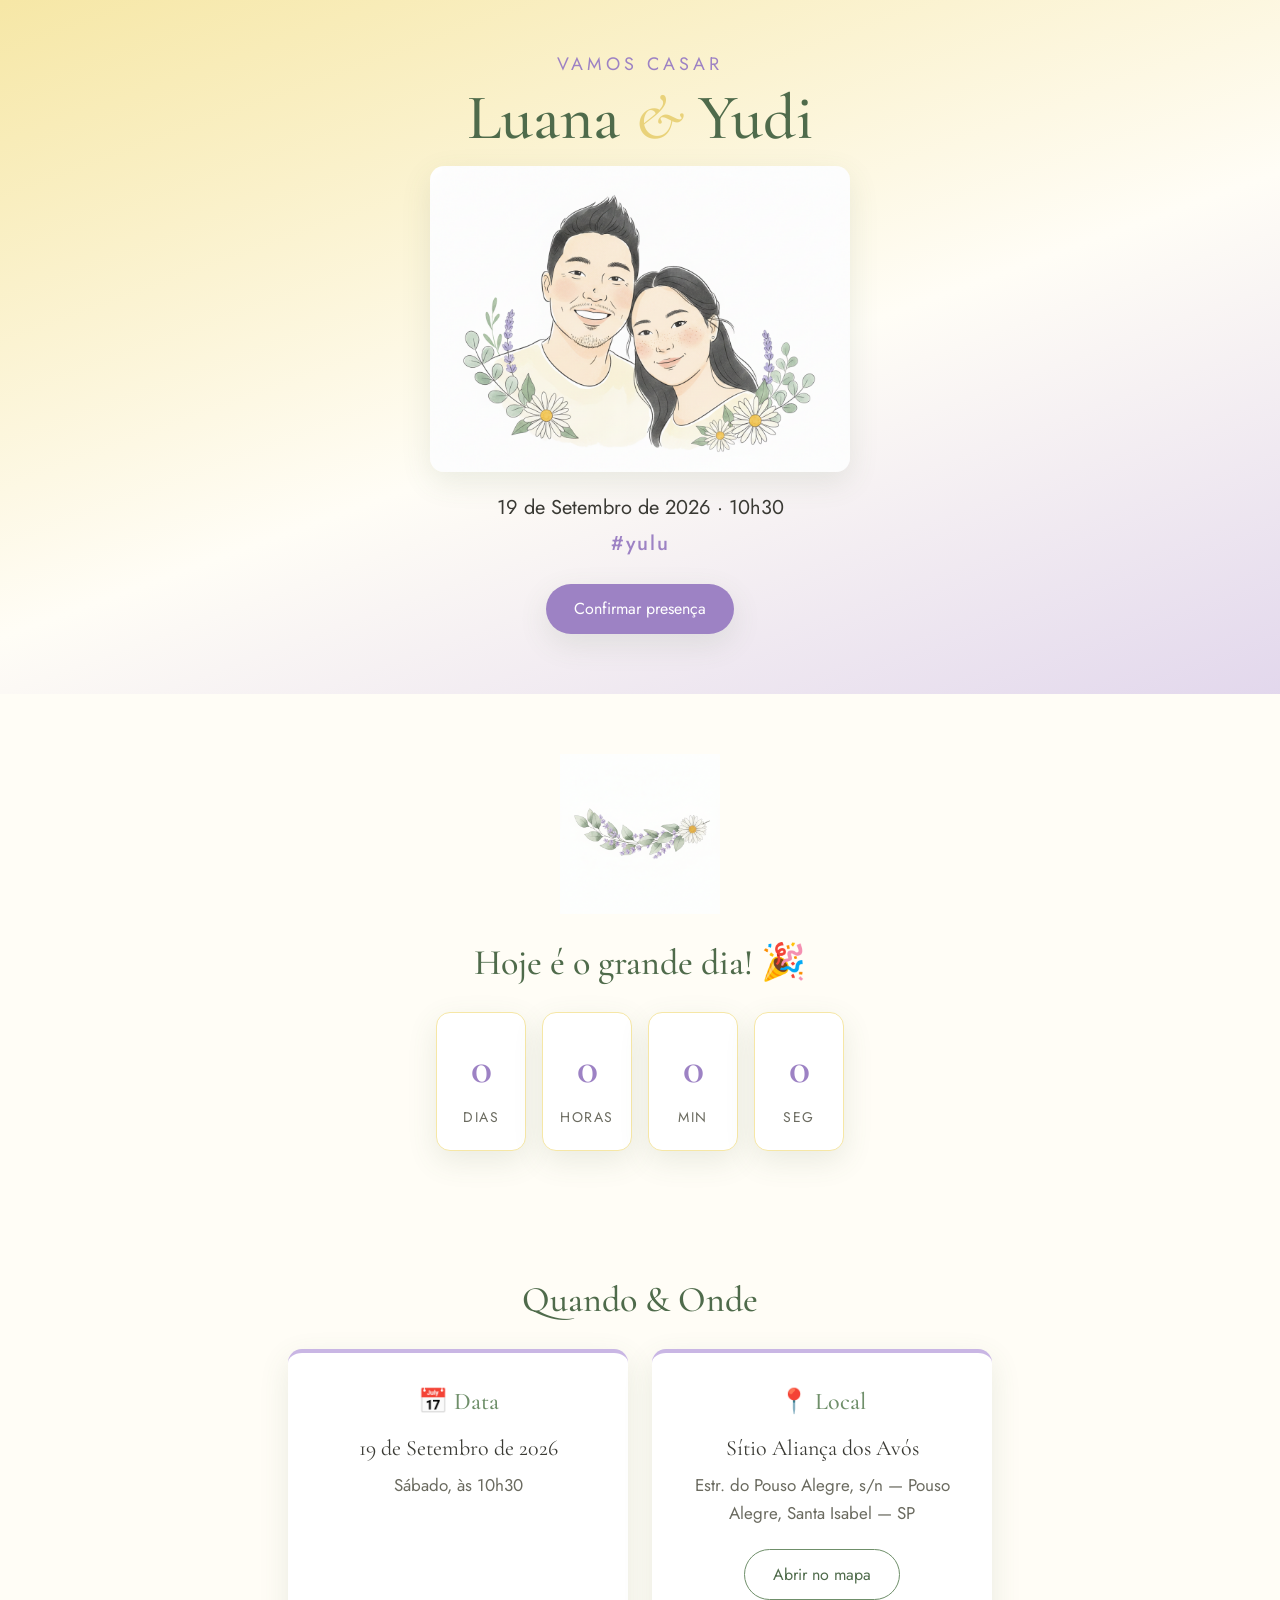
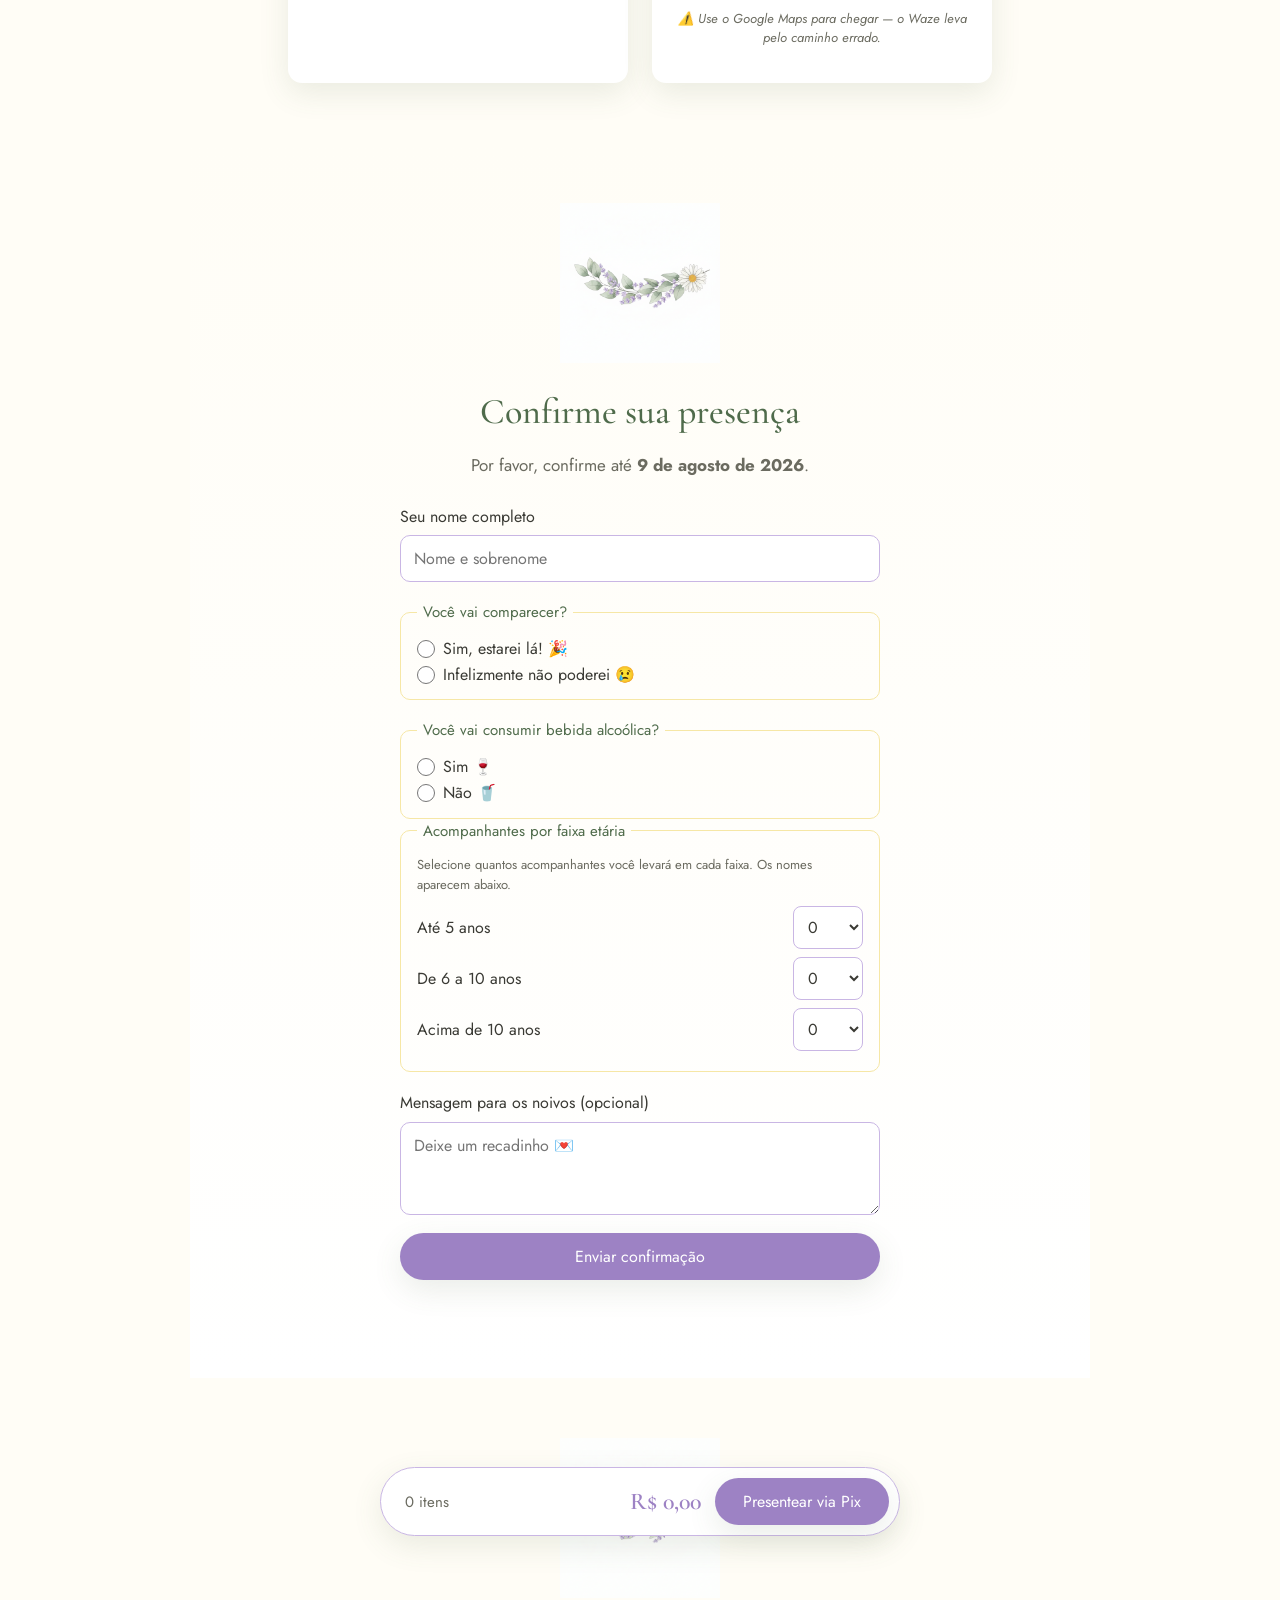
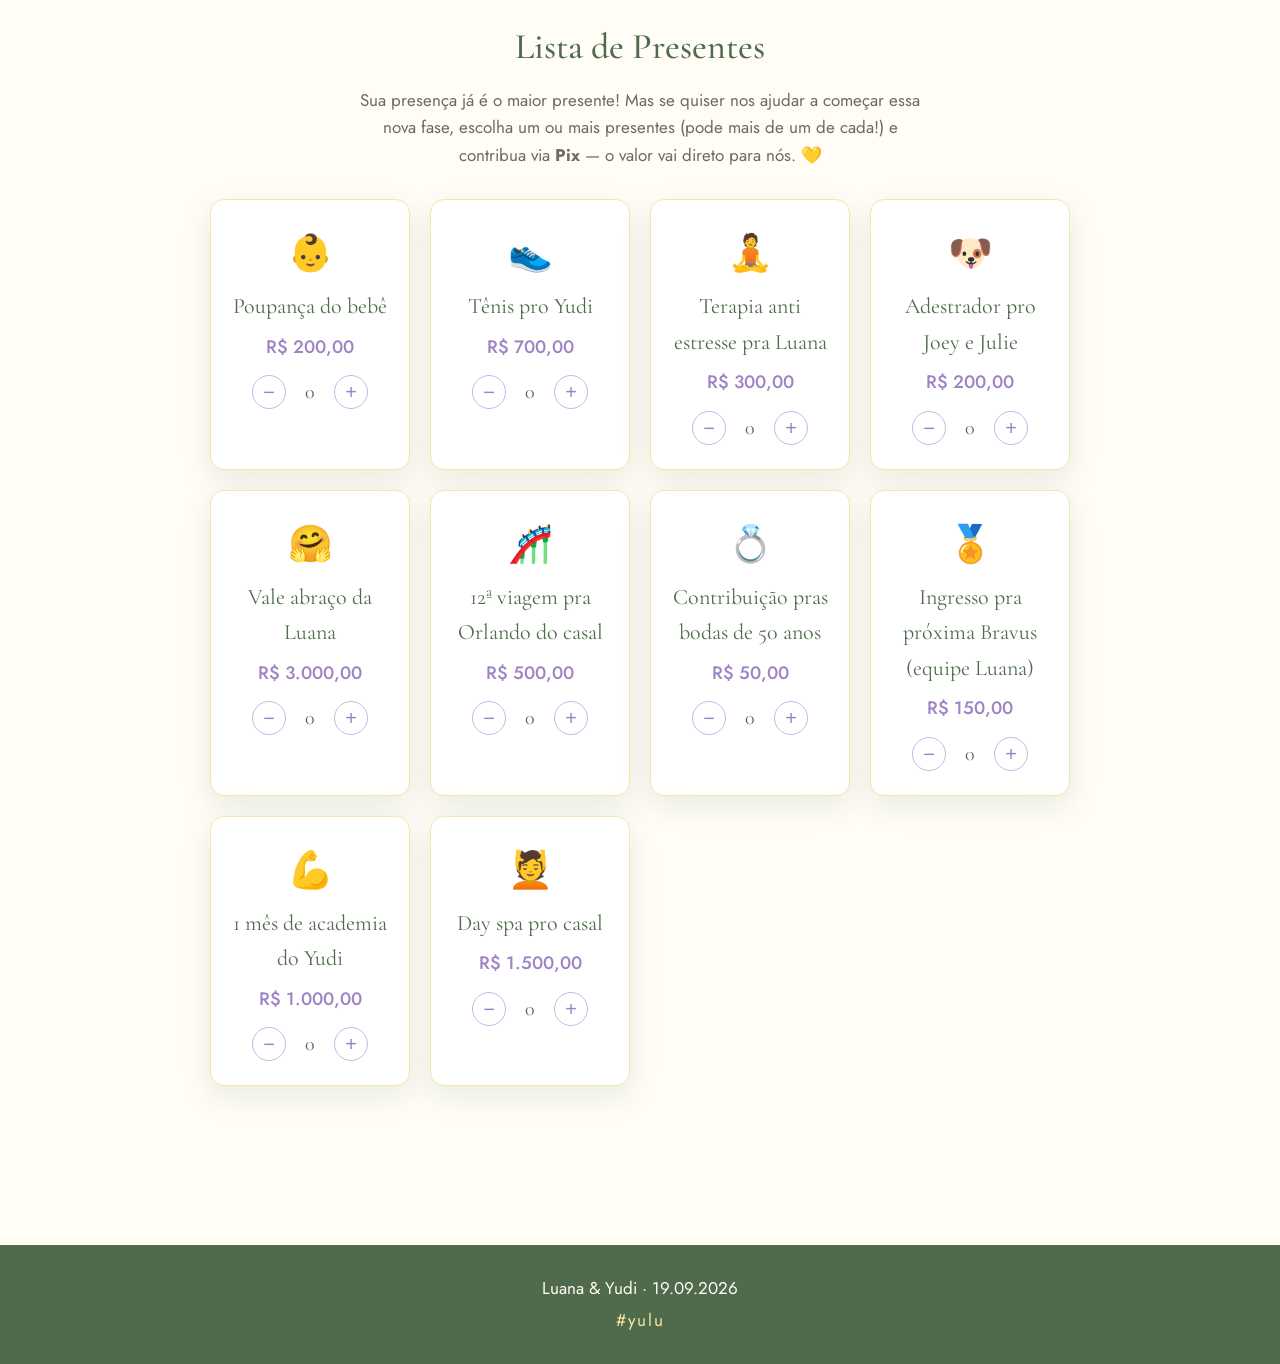
==== index.html @ 794e1264 "Site casamento Luana & Yudi" ====
<!DOCTYPE html>
<html lang="pt-BR">
<head>
  <meta charset="UTF-8" />
  <meta name="viewport" content="width=device-width, initial-scale=1.0" />
  <title>Luana & Yudi — Casamento</title>
  <meta name="description" content="Casamento de Luana & Yudi — 19 de Setembro de 2026. Confirme sua presença e veja a lista de presentes." />
  <link rel="preconnect" href="https://fonts.googleapis.com" />
  <link rel="preconnect" href="https://fonts.gstatic.com" crossorigin />
  <link href="https://fonts.googleapis.com/css2?family=Cormorant+Garamond:ital,wght@0,400;0,500;0,600;1,400&family=Jost:wght@300;400;500&display=swap" rel="stylesheet" />
  <link rel="stylesheet" href="style.css?v=9" />
  <link rel="icon" href="assets/favicon.png" />
</head>
<body>

  <!-- ============ HERO ============ -->
  <header class="hero" id="topo">
    <div class="hero-inner">
      <p class="hero-pre">Vamos casar</p>
      <h1 class="hero-names">Luana <span>&amp;</span> Yudi</h1>
      <img class="hero-img" src="assets/hero.png" alt="Ilustração de Luana e Yudi" />
      <p class="hero-date">19 de Setembro de 2026 · 10h30</p>
      <p class="hero-tag">#yulu</p>
      <a href="#confirmar" class="btn btn-primary">Confirmar presença</a>
    </div>
  </header>

  <!-- ============ CONTAGEM ============ -->
  <section class="countdown" id="contagem">
    <img class="divider" src="assets/divider.png" alt="" />
    <h2>Contagem regressiva</h2>
    <div class="cd-grid" id="cdGrid" aria-live="polite">
      <div class="cd-cell"><span class="cd-num" data-cd="dias">--</span><span class="cd-lbl">dias</span></div>
      <div class="cd-cell"><span class="cd-num" data-cd="horas">--</span><span class="cd-lbl">horas</span></div>
      <div class="cd-cell"><span class="cd-num" data-cd="min">--</span><span class="cd-lbl">min</span></div>
      <div class="cd-cell"><span class="cd-num" data-cd="seg">--</span><span class="cd-lbl">seg</span></div>
    </div>
  </section>

  <!-- ============ INFO / LOCAL ============ -->
  <section class="info" id="local">
    <h2>Quando &amp; Onde</h2>
    <div class="info-cards">
      <div class="info-card">
        <h3>📅 Data</h3>
        <p class="big">19 de Setembro de 2026</p>
        <p>Sábado, às 10h30</p>
      </div>
      <div class="info-card">
        <h3>📍 Local</h3>
        <p class="big">Sítio Aliança dos Avós</p>
        <p id="endereco">Santa Isabel — SP</p>
        <a id="mapsLink" class="btn btn-outline" href="#" target="_blank" rel="noopener">Abrir no mapa</a>
        <p class="maps-aviso">⚠️ Use o Google Maps para chegar — o Waze leva pelo caminho errado.</p>
      </div>
    </div>
  </section>

  <!-- ============ RSVP ============ -->
  <section class="rsvp" id="confirmar">
    <img class="divider" src="assets/divider.png" alt="" />
    <h2>Confirme sua presença</h2>
    <p class="rsvp-sub">Por favor, confirme até <strong>9 de agosto de 2026</strong>.</p>
    <form id="rsvpForm" class="rsvp-form">
      <label>Seu nome completo
        <input type="text" name="nome" required placeholder="Nome e sobrenome" />
      </label>

      <fieldset>
        <legend>Você vai comparecer?</legend>
        <label class="radio"><input type="radio" name="confirma" value="Sim" required /> Sim, estarei lá! 🎉</label>
        <label class="radio"><input type="radio" name="confirma" value="Não" /> Infelizmente não poderei 😢</label>
      </fieldset>

      <div id="condicional">
        <fieldset>
          <legend>Você vai consumir bebida alcoólica?</legend>
          <label class="radio"><input type="radio" name="bebe" value="Sim" /> Sim 🍷</label>
          <label class="radio"><input type="radio" name="bebe" value="Não" /> Não 🥤</label>
        </fieldset>

        <fieldset class="guests-counts">
          <legend>Acompanhantes por faixa etária</legend>
          <p class="field-hint">Selecione quantos acompanhantes você levará em cada faixa. Os nomes aparecem abaixo.</p>
          <label class="count-row">Até 5 anos
            <select name="qtd_ate5" data-faixa="ate5"></select>
          </label>
          <label class="count-row">De 6 a 10 anos
            <select name="qtd_ate10" data-faixa="ate10"></select>
          </label>
          <label class="count-row">Acima de 10 anos
            <select name="qtd_acima10" data-faixa="acima10"></select>
          </label>
        </fieldset>

        <div id="guestsFields"></div>
      </div>

      <label>Mensagem para os noivos (opcional)
        <textarea name="mensagem" rows="3" placeholder="Deixe um recadinho 💌"></textarea>
      </label>

      <button type="submit" class="btn btn-primary" id="rsvpBtn">Enviar confirmação</button>
      <p id="rsvpMsg" class="rsvp-feedback" role="status"></p>
    </form>
  </section>

  <!-- ============ PRESENTES ============ -->
  <section class="gifts" id="presentes">
    <img class="divider" src="assets/divider.png" alt="" />
    <h2>Lista de Presentes</h2>
    <p class="gifts-sub">
      Sua presença já é o maior presente! Mas se quiser nos ajudar a começar essa nova fase,
      escolha um ou mais presentes (pode mais de um de cada!) e contribua via <strong>Pix</strong> — o valor vai direto para nós. 💛
    </p>
    <div class="gift-grid" id="giftGrid"></div>
    <div class="cart-bar" id="cartBar" hidden>
      <span class="cart-summary" id="cartSummary">0 itens</span>
      <span class="cart-total" id="cartTotal">R$ 0,00</span>
      <button class="btn btn-primary" id="cartCheckout">Presentear via Pix</button>
    </div>
  </section>

  <!-- ============ MODAL PIX ============ -->
  <div class="modal" id="pixModal" aria-hidden="true">
    <div class="modal-box">
      <button class="modal-close" id="modalClose" aria-label="Fechar">&times;</button>
      <h3 id="pixTitle">Seu presente</h3>
      <div class="pix-items" id="pixItems"></div>
      <p class="pix-amount" id="pixAmount"></p>
      <div class="qr-wrap"><div id="qrCanvas"></div></div>
      <p class="pix-help">Escaneie com o app do seu banco ou copie o código abaixo:</p>
      <div class="pix-copy">
        <input type="text" id="pixCode" readonly />
        <button class="btn btn-outline" id="copyBtn">Copiar</button>
      </div>
      <p class="pix-receiver">Recebedor: <strong>Vitor Yudi Hashimoto</strong></p>
    </div>
  </div>

  <footer class="footer">
    <p>Luana &amp; Yudi · 19.09.2026</p>
    <p class="footer-tag">#yulu</p>
  </footer>

  <script src="vendor/qrcode.min.js?v=9"></script>
  <script src="config.js?v=9"></script>
  <script type="module" src="app.js?v=9"></script>
</body>
</html>
---- style.css ----
/* ===== Paleta: amarelo manteiga, lilás, branco, verde folhagem ===== */
:root {
  --butter: #f6e7a6;
  --butter-deep: #e9d27a;
  --lilac: #c9b6e4;
  --lilac-deep: #9d82c4;
  --green: #6f8f6a;
  --green-deep: #4f6b4b;
  --cream: #fffdf6;
  --ink: #3a3a34;
  --ink-soft: #6b6b60;
  --radius: 1.4rem;
  --shadow: 0 1rem 3rem rgba(79, 107, 75, 0.12);
}

* { box-sizing: border-box; margin: 0; padding: 0; }

html { scroll-behavior: smooth; font-size: 62.5%; } /* 1rem = 10px */

body {
  font-family: "Jost", sans-serif;
  color: var(--ink);
  background: var(--cream);
  font-size: 1.7rem;
  line-height: 1.6;
}

h1, h2, h3 { font-family: "Cormorant Garamond", serif; font-weight: 500; }

section { padding: 6rem 2rem; text-align: center; max-width: 90rem; margin: 0 auto; }
section h2 { font-size: 3.6rem; color: var(--green-deep); margin-bottom: 1.2rem; }

.divider { width: 16rem; max-width: 60%; margin: 0 auto 2rem; display: block; opacity: .9; }

/* ===== Botões ===== */
.btn {
  display: inline-block; cursor: pointer; border: none;
  font-family: "Jost", sans-serif; font-size: 1.6rem; font-weight: 400;
  padding: 1.2rem 2.8rem; border-radius: 5rem; text-decoration: none;
  transition: transform .15s ease, box-shadow .15s ease, background .2s ease;
}
.btn:hover { transform: translateY(-2px); }
.btn-primary { background: var(--lilac-deep); color: #fff; box-shadow: var(--shadow); }
.btn-primary:hover { background: var(--green); }
.btn-outline { background: transparent; color: var(--green-deep); border: 1.5px solid var(--green); }
.btn-outline:hover { background: var(--green); color: #fff; }

/* ===== Hero ===== */
.hero {
  background: linear-gradient(160deg, var(--butter) 0%, var(--cream) 55%, var(--lilac) 140%);
  padding: 5rem 2rem 6rem; text-align: center;
}
.hero-inner { max-width: 60rem; margin: 0 auto; }
.hero-pre { font-size: 1.8rem; letter-spacing: .4rem; text-transform: uppercase; color: var(--lilac-deep); }
.hero-names { font-size: 6.4rem; color: var(--green-deep); line-height: 1.05; margin: .5rem 0 1.5rem; }
.hero-names span { color: var(--butter-deep); font-style: italic; }
.hero-img { width: 100%; max-width: 42rem; border-radius: var(--radius); margin: 1rem auto 2rem; box-shadow: var(--shadow); display: block; }
.hero-date { font-size: 2rem; color: var(--ink); }
.hero-tag { font-size: 2rem; color: var(--lilac-deep); letter-spacing: .2rem; margin: .4rem 0 2.4rem; font-weight: 500; }

/* ===== Countdown ===== */
.countdown { background: var(--cream); }
.cd-grid { display: flex; justify-content: center; gap: 1.6rem; flex-wrap: wrap; margin-top: 2rem; }
.cd-cell {
  background: #fff; border-radius: var(--radius); padding: 2rem 1.6rem; min-width: 9rem;
  box-shadow: var(--shadow); border: 1px solid var(--butter);
}
.cd-num { display: block; font-family: "Cormorant Garamond", serif; font-size: 4.4rem; font-weight: 600; color: var(--lilac-deep); }
.cd-lbl { font-size: 1.4rem; text-transform: uppercase; letter-spacing: .15rem; color: var(--ink-soft); }

/* ===== Info ===== */
.info-cards { display: flex; gap: 2.4rem; justify-content: center; flex-wrap: wrap; margin-top: 2rem; }
.info-card {
  background: #fff; border-radius: var(--radius); padding: 3rem 2.4rem; flex: 1 1 28rem; max-width: 34rem;
  box-shadow: var(--shadow); border-top: 4px solid var(--lilac);
}
.info-card h3 { font-size: 2.4rem; color: var(--green); margin-bottom: 1rem; }
.info-card .big { font-size: 2.2rem; color: var(--ink); font-family: "Cormorant Garamond", serif; }
.info-card p { color: var(--ink-soft); margin-bottom: .6rem; }
.info-card .btn { margin-top: 1.6rem; }
.maps-aviso { font-size: 1.3rem; color: var(--ink-soft); margin-top: 1rem; font-style: italic; line-height: 1.4; }

/* ===== RSVP ===== */
.rsvp { background: linear-gradient(180deg, var(--cream), #fff); }
.rsvp-sub { color: var(--ink-soft); margin-bottom: 2.4rem; }
.rsvp-form { max-width: 48rem; margin: 0 auto; text-align: left; display: flex; flex-direction: column; gap: 1.8rem; }
.rsvp-form label { display: flex; flex-direction: column; gap: .6rem; font-size: 1.6rem; color: var(--ink); }
.rsvp-form input[type=text], .rsvp-form input[type=number], .rsvp-form textarea {
  font-family: inherit; font-size: 1.6rem; padding: 1.1rem 1.3rem; border: 1.5px solid var(--lilac);
  border-radius: 1rem; background: #fff; color: var(--ink); width: 100%;
}
.rsvp-form input:focus, .rsvp-form textarea:focus { outline: none; border-color: var(--green); }
.rsvp-form fieldset { border: 1.5px solid var(--butter); border-radius: 1rem; padding: 1.2rem 1.6rem; }
.rsvp-form legend { padding: 0 .6rem; color: var(--green-deep); font-size: 1.5rem; }
.radio { flex-direction: row !important; align-items: center; gap: .8rem !important; cursor: pointer; }
.radio input { accent-color: var(--lilac-deep); width: 1.8rem; height: 1.8rem; }
.field-hint { font-size: 1.3rem; color: var(--ink-soft); margin-bottom: 1rem; }
.count-row { flex-direction: row !important; align-items: center; justify-content: space-between; gap: 1rem !important; margin-bottom: .8rem; }
.count-row select { font-family: inherit; font-size: 1.6rem; padding: .8rem 1rem; border: 1.5px solid var(--lilac); border-radius: .8rem; background: #fff; color: var(--ink); min-width: 7rem; }
.count-row select:focus { outline: none; border-color: var(--green); }
.guest-block { background: #fff; border: 1px solid var(--butter); border-radius: 1rem; padding: 1.4rem 1.6rem; margin-bottom: 1rem; }
.guest-title { font-size: 1.4rem; color: var(--green-deep); margin-bottom: .8rem; font-weight: 500; }
.guest-bebe { display: flex; align-items: center; flex-wrap: wrap; gap: 1.2rem; margin-top: 1rem; font-size: 1.5rem; }
.guest-bebe > span { color: var(--ink-soft); }
.rsvp-feedback { text-align: center; font-size: 1.6rem; min-height: 2rem; }
.rsvp-feedback.ok { color: var(--green-deep); }
.rsvp-feedback.err { color: #b5564f; }

/* ===== Presentes ===== */
.gifts-sub { color: var(--ink-soft); max-width: 56rem; margin: 0 auto 3rem; }
.gift-grid { display: grid; grid-template-columns: repeat(auto-fill, minmax(20rem, 1fr)); gap: 2rem; }
.gift-card {
  background: #fff; border-radius: var(--radius); padding: 2.4rem 1.8rem; box-shadow: var(--shadow);
  border: 1px solid var(--butter); display: flex; flex-direction: column; align-items: center; gap: .8rem;
  transition: transform .15s ease;
}
.gift-card:hover { transform: translateY(-4px); }
.gift-emoji { font-size: 3.6rem; }
.gift-name { font-family: "Cormorant Garamond", serif; font-size: 2.2rem; color: var(--green-deep); }
.gift-value { font-size: 1.8rem; color: var(--lilac-deep); font-weight: 500; }
.gift-card .btn { margin-top: .6rem; }
.qty-ctrl { display: flex; align-items: center; gap: 1.2rem; margin-top: .6rem; }
.qty-btn { width: 3.4rem; height: 3.4rem; border-radius: 50%; border: 1.5px solid var(--lilac); background: #fff; color: var(--lilac-deep); font-size: 2rem; line-height: 1; cursor: pointer; transition: background .15s, color .15s; display: flex; align-items: center; justify-content: center; }
.qty-btn:hover { background: var(--lilac-deep); color: #fff; }
.qty-num { font-size: 2rem; min-width: 2.4rem; text-align: center; font-family: "Cormorant Garamond", serif; color: var(--green-deep); }

/* Barra do carrinho (sticky no rodapé) */
.cart-bar { position: sticky; bottom: 1.4rem; margin: 3rem auto 0; max-width: 52rem; background: #fff; border: 1px solid var(--lilac); border-radius: 5rem; box-shadow: var(--shadow); display: flex; align-items: center; gap: 1.4rem; padding: 1rem 1rem 1rem 2.4rem; }
.cart-summary { color: var(--ink-soft); font-size: 1.5rem; }
.cart-total { margin-left: auto; font-family: "Cormorant Garamond", serif; font-size: 2.4rem; color: var(--lilac-deep); font-weight: 600; }
.cart-bar .btn { white-space: nowrap; }

/* Itens no modal Pix */
.pix-items { text-align: left; margin: 1.2rem 0; display: flex; flex-direction: column; gap: .6rem; }
.pix-item { display: flex; justify-content: space-between; gap: 1rem; font-size: 1.5rem; color: var(--ink); border-bottom: 1px dashed var(--butter); padding-bottom: .4rem; }

/* ===== Modal Pix ===== */
.modal {
  position: fixed; inset: 0; background: rgba(58,58,52,.55); display: none;
  align-items: center; justify-content: center; padding: 2rem; z-index: 100;
}
.modal.open { display: flex; }
.modal-box {
  background: var(--cream); border-radius: var(--radius); padding: 3rem 2.4rem; max-width: 40rem; width: 100%;
  position: relative; text-align: center; box-shadow: var(--shadow);
}
.modal-close { position: absolute; top: 1rem; right: 1.4rem; background: none; border: none; font-size: 3rem; cursor: pointer; color: var(--ink-soft); line-height: 1; }
#pixTitle { font-size: 2.6rem; color: var(--green-deep); margin-bottom: .4rem; }
.pix-amount { font-size: 2rem; color: var(--lilac-deep); font-weight: 500; margin-bottom: 1.6rem; }
.qr-wrap { background: #fff; display: inline-block; padding: 1.2rem; border-radius: 1rem; box-shadow: var(--shadow); }
.qr-wrap canvas { display: block; }
.pix-help { font-size: 1.4rem; color: var(--ink-soft); margin: 1.6rem 0 .8rem; }
.pix-copy { display: flex; gap: .6rem; }
.pix-copy input { flex: 1; font-size: 1.3rem; padding: 1rem; border: 1.5px solid var(--lilac); border-radius: .8rem; background: #fff; color: var(--ink-soft); }
.pix-receiver { font-size: 1.4rem; color: var(--ink-soft); margin-top: 1.4rem; }

/* ===== Footer ===== */
.footer { background: var(--green-deep); color: var(--cream); text-align: center; padding: 3rem 2rem; }
.footer-tag { color: var(--butter); letter-spacing: .2rem; margin-top: .4rem; }

/* ===== Responsivo ===== */
@media (max-width: 600px) {
  .hero-names { font-size: 4.8rem; }
  section h2 { font-size: 2.8rem; }
  .cd-num { font-size: 3.4rem; }
  .cd-cell { min-width: 7rem; padding: 1.4rem 1rem; }
}
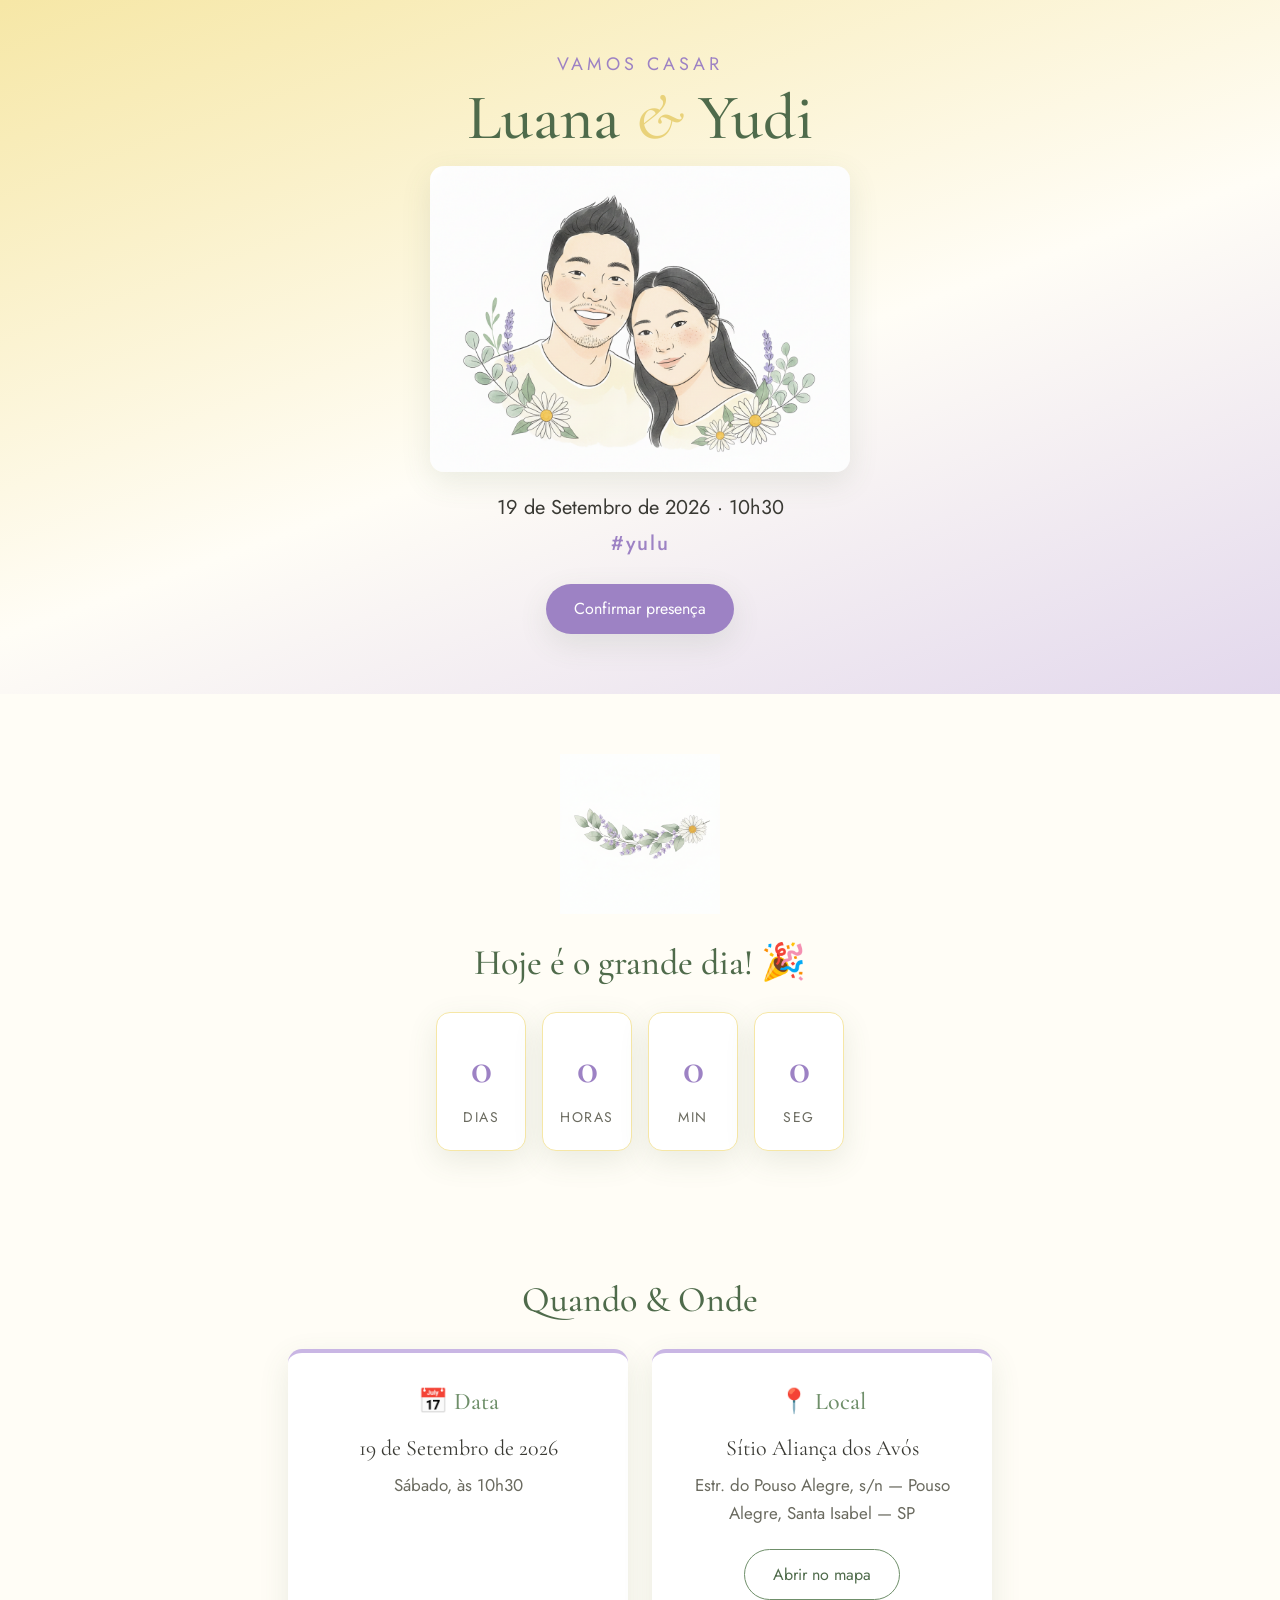
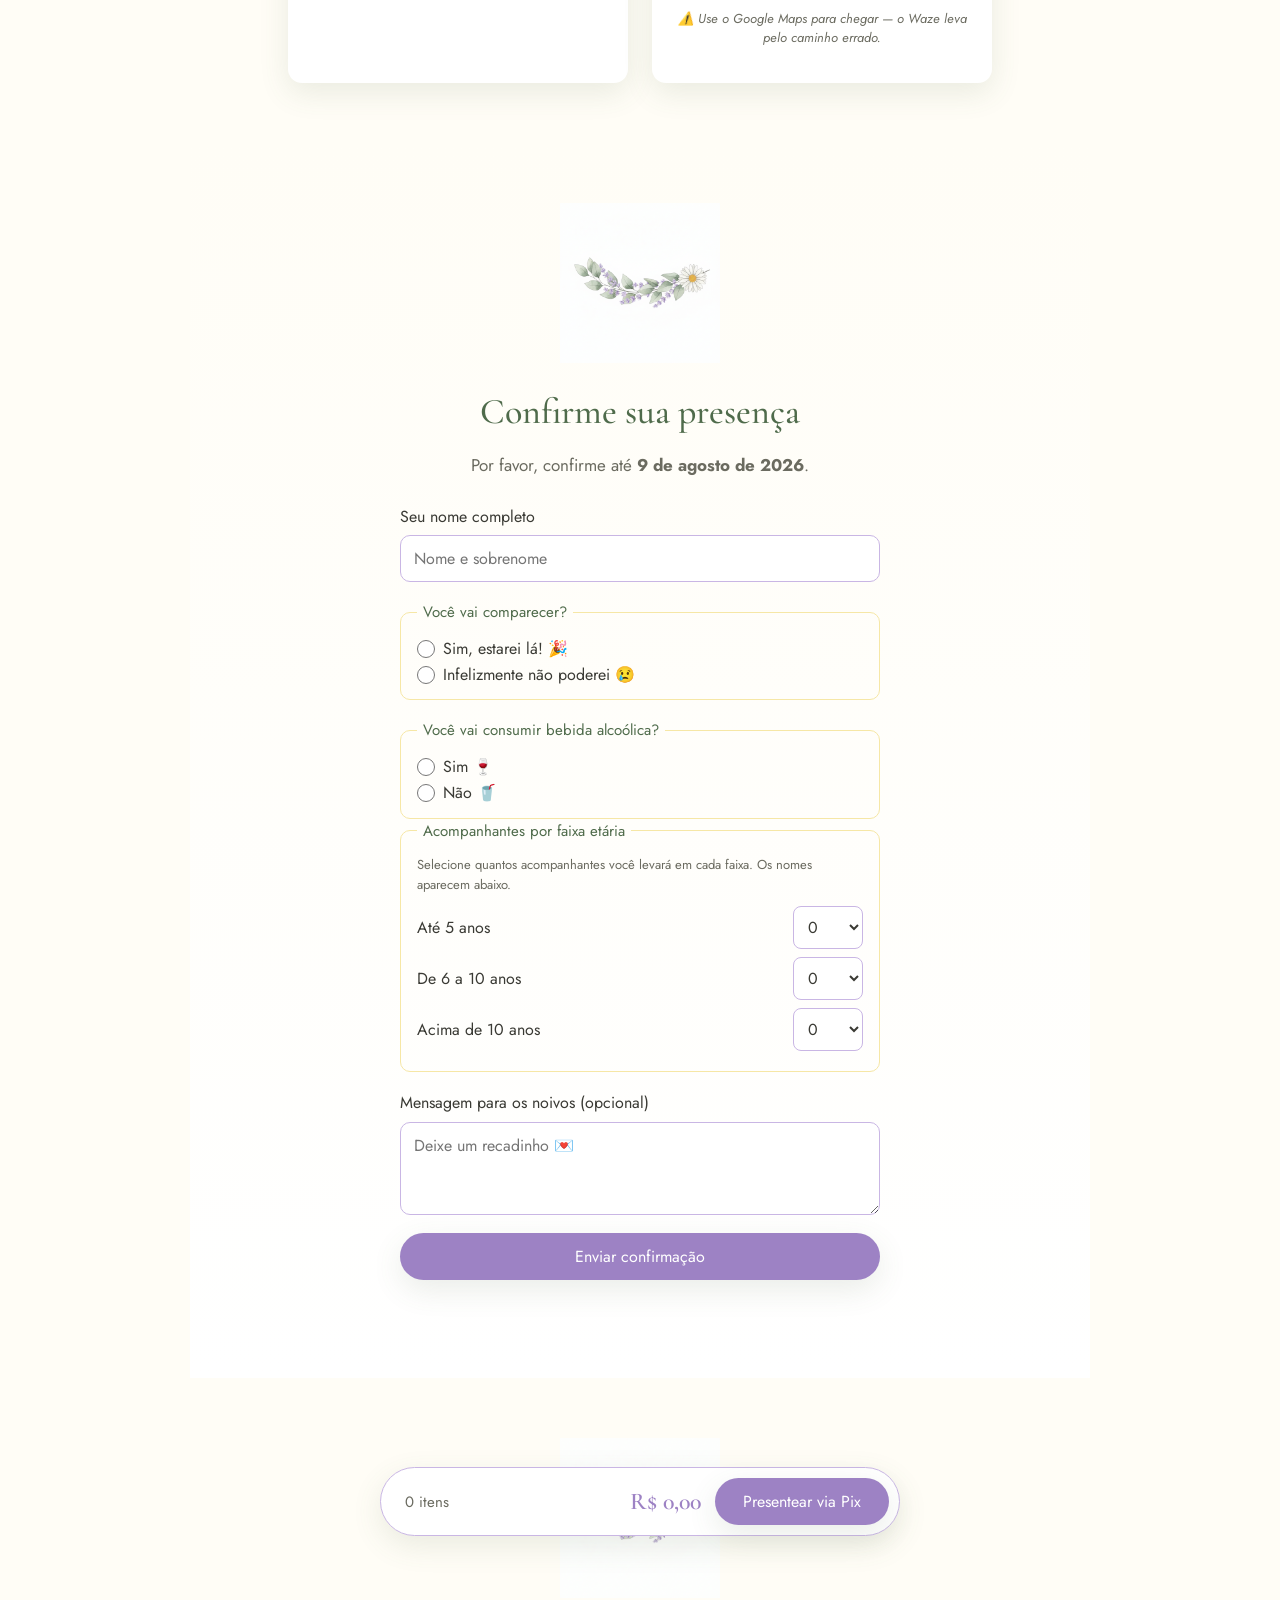
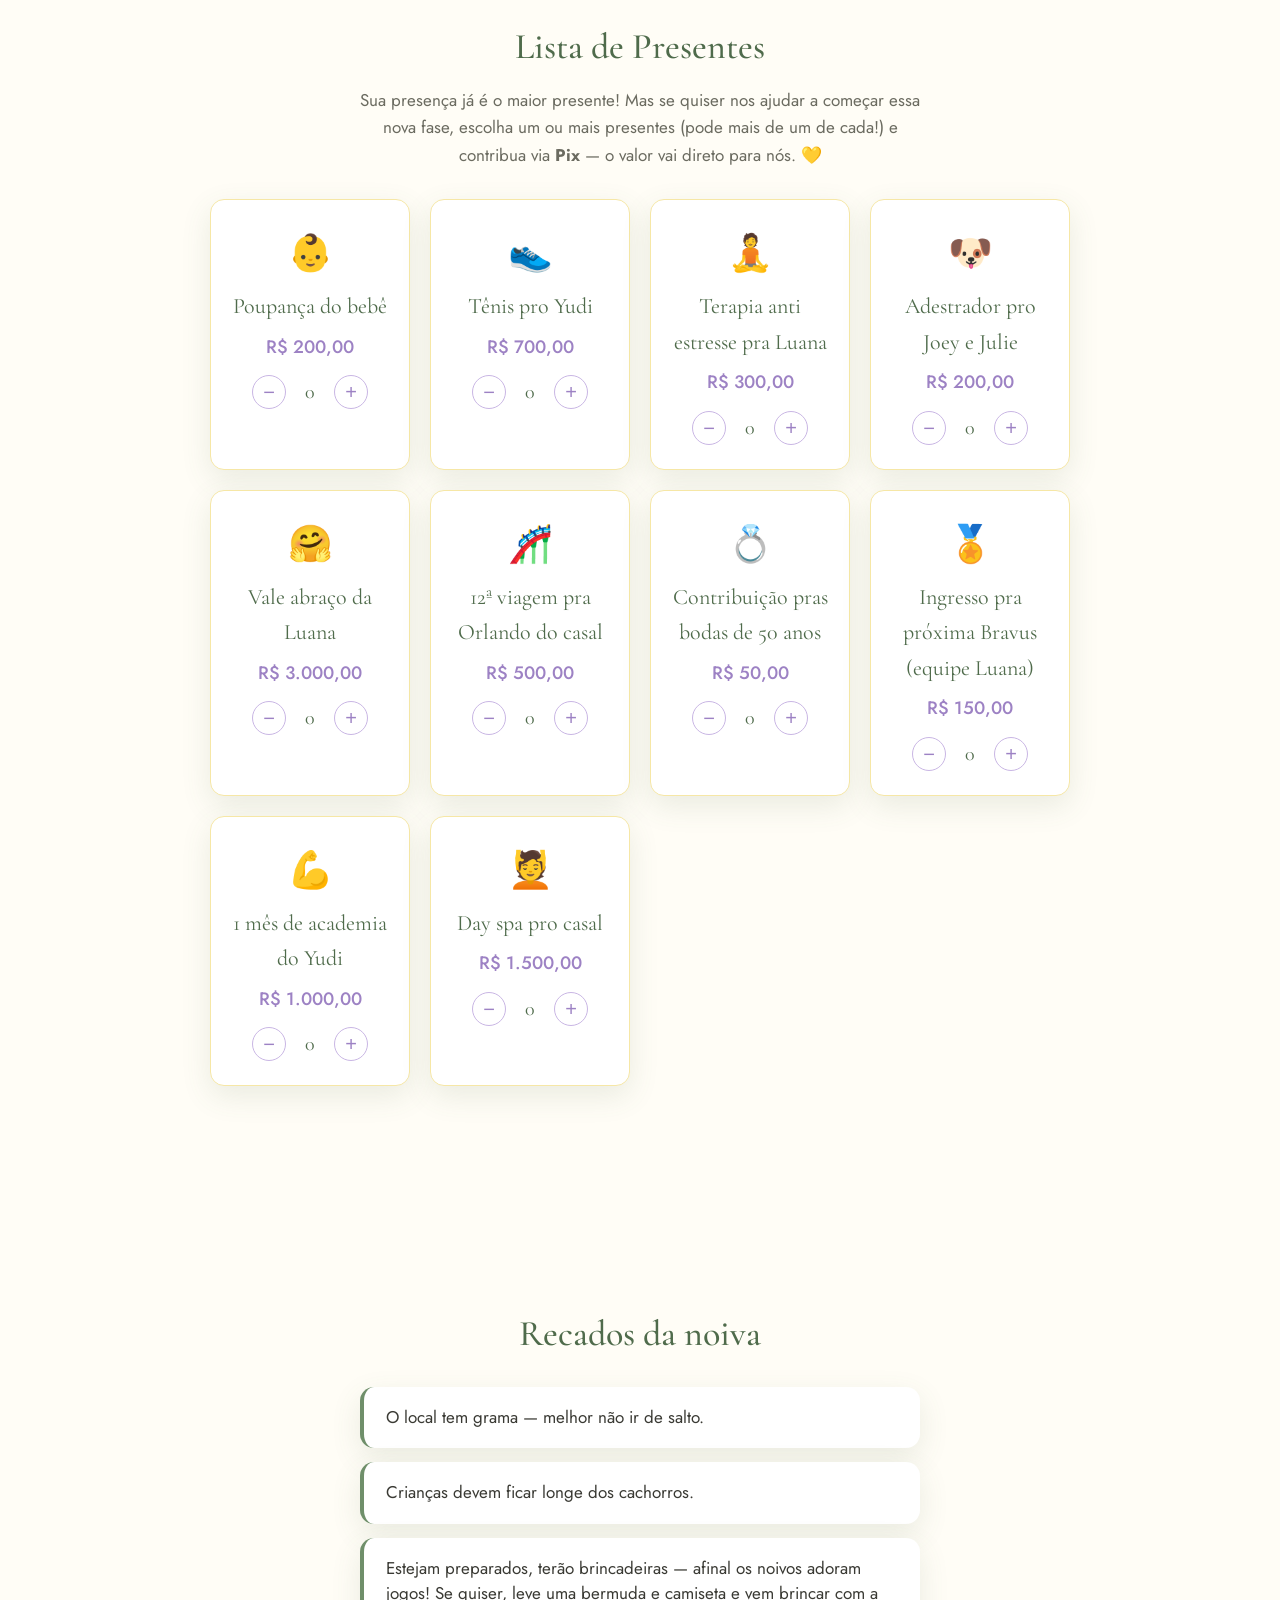
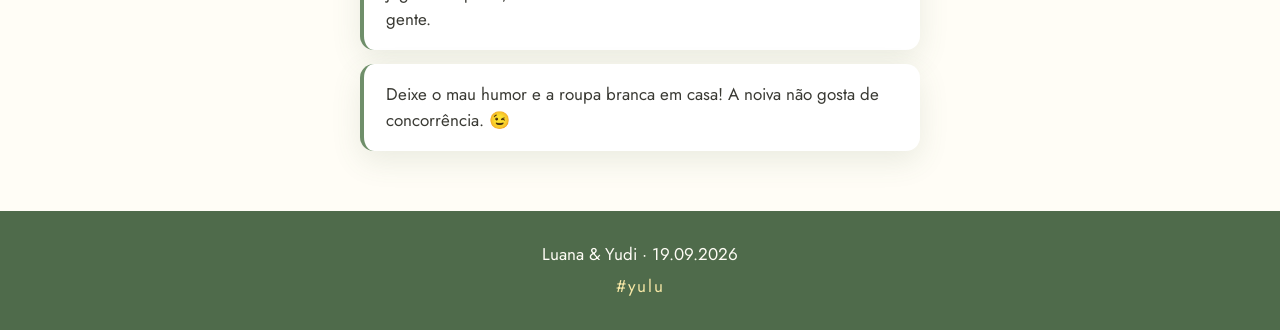
==== commit 4f520649: "Adiciona seção Recados da noiva no fim da página (v=10)" ====
--- a/index.html
+++ b/index.html
@@ -8,7 +8,7 @@
   <link rel="preconnect" href="https://fonts.googleapis.com" />
   <link rel="preconnect" href="https://fonts.gstatic.com" crossorigin />
   <link href="https://fonts.googleapis.com/css2?family=Cormorant+Garamond:ital,wght@0,400;0,500;0,600;1,400&family=Jost:wght@300;400;500&display=swap" rel="stylesheet" />
-  <link rel="stylesheet" href="style.css?v=9" />
+  <link rel="stylesheet" href="style.css?v=10" />
   <link rel="icon" href="assets/favicon.png" />
 </head>
 <body>
@@ -138,13 +138,24 @@
     </div>
   </div>
 
+  <!-- ============ RECADOS DA NOIVA ============ -->
+  <section class="recados" id="recados">
+    <h2>Recados da noiva</h2>
+    <ul class="recados-list">
+      <li>O local tem grama — melhor não ir de salto.</li>
+      <li>Crianças devem ficar longe dos cachorros.</li>
+      <li>Estejam preparados, terão brincadeiras — afinal os noivos adoram jogos! Se quiser, leve uma bermuda e camiseta e vem brincar com a gente.</li>
+      <li>Deixe o mau humor e a roupa branca em casa! A noiva não gosta de concorrência. 😉</li>
+    </ul>
+  </section>
+
   <footer class="footer">
     <p>Luana &amp; Yudi · 19.09.2026</p>
     <p class="footer-tag">#yulu</p>
   </footer>
 
-  <script src="vendor/qrcode.min.js?v=9"></script>
-  <script src="config.js?v=9"></script>
-  <script type="module" src="app.js?v=9"></script>
+  <script src="vendor/qrcode.min.js?v=10"></script>
+  <script src="config.js?v=10"></script>
+  <script type="module" src="app.js?v=10"></script>
 </body>
 </html>
--- a/style.css
+++ b/style.css
@@ -79,6 +79,15 @@
 .info-card p { color: var(--ink-soft); margin-bottom: .6rem; }
 .info-card .btn { margin-top: 1.6rem; }
 .maps-aviso { font-size: 1.3rem; color: var(--ink-soft); margin-top: 1rem; font-style: italic; line-height: 1.4; }
+
+.recados { background: var(--cream); }
+.recados-list { list-style: none; max-width: 56rem; margin: 2.4rem auto 0; padding: 0; text-align: left; }
+.recados-list li {
+  background: #fff; border-radius: var(--radius); padding: 1.8rem 2.2rem; margin-bottom: 1.4rem;
+  color: var(--ink); font-size: 1.7rem; line-height: 1.5; box-shadow: var(--shadow);
+  border-left: 4px solid var(--green);
+}
+.recados-list li:last-child { margin-bottom: 0; }
 
 /* ===== RSVP ===== */
 .rsvp { background: linear-gradient(180deg, var(--cream), #fff); }
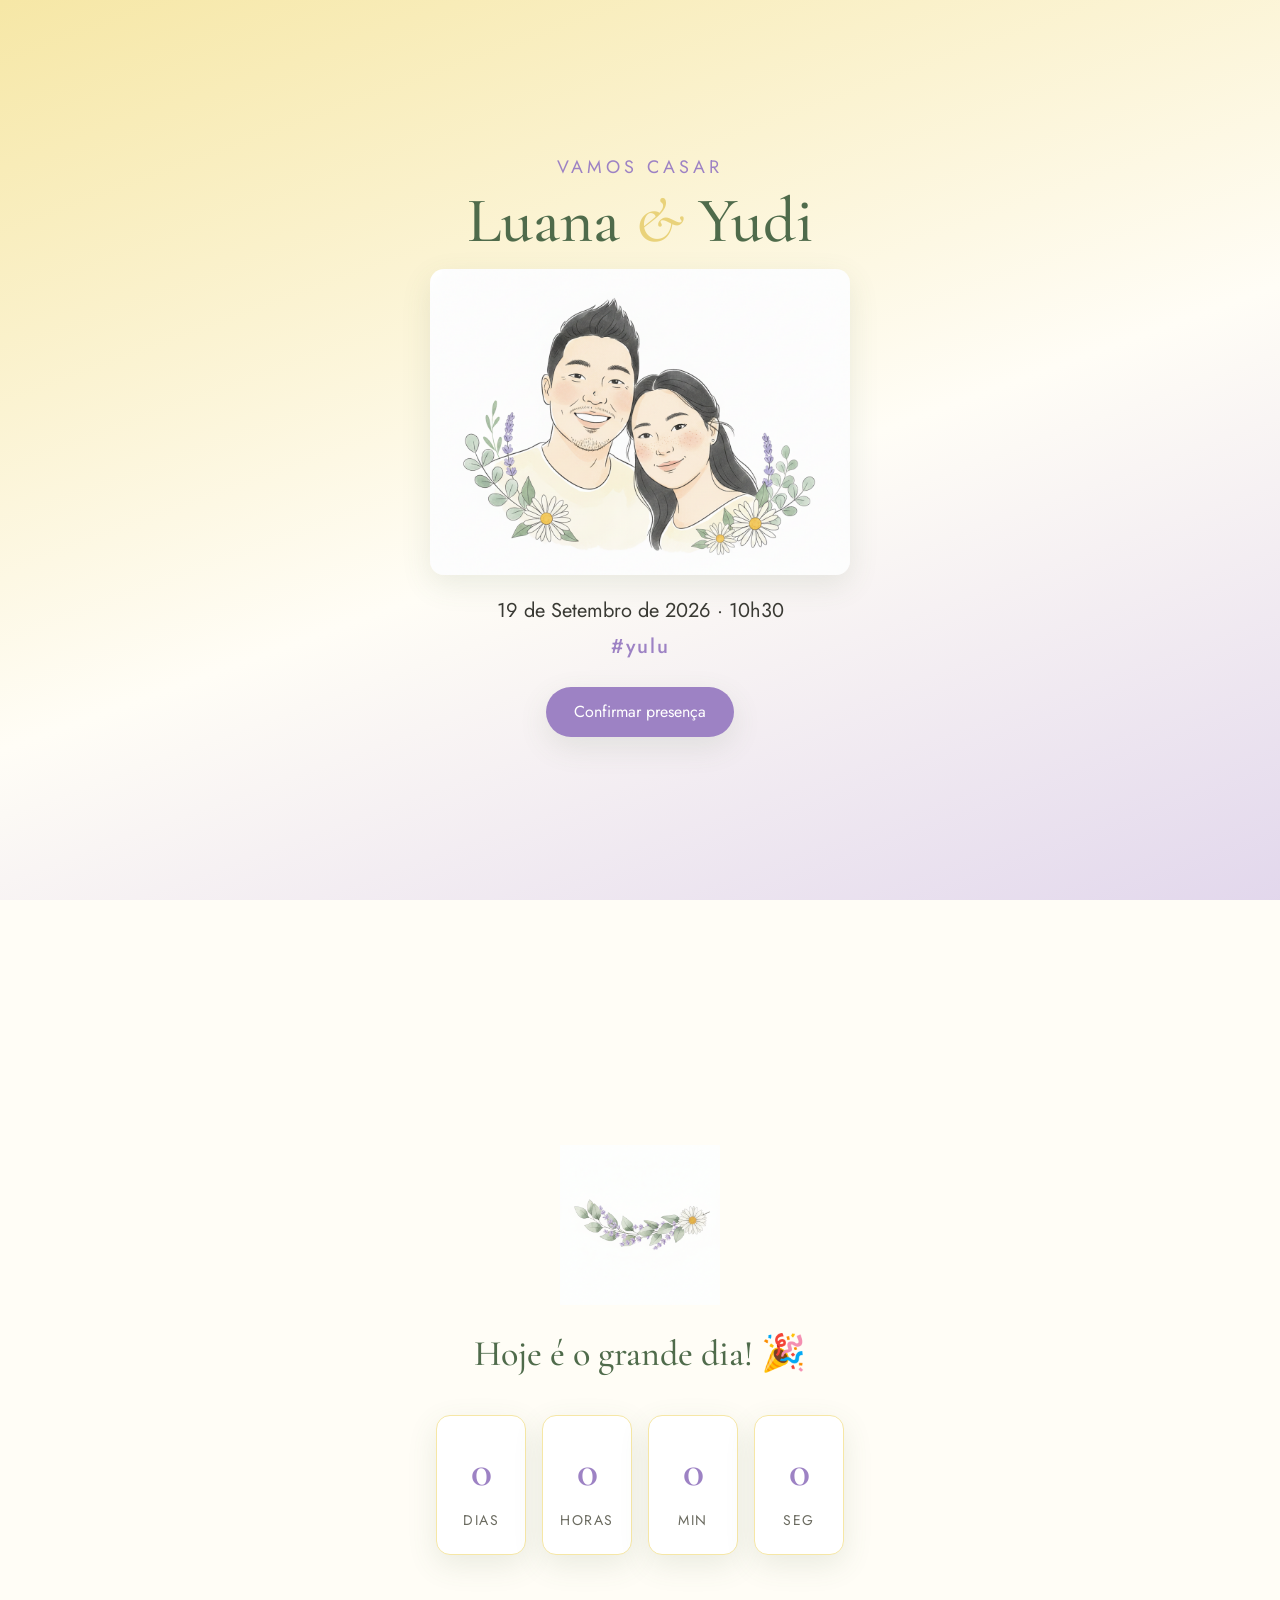
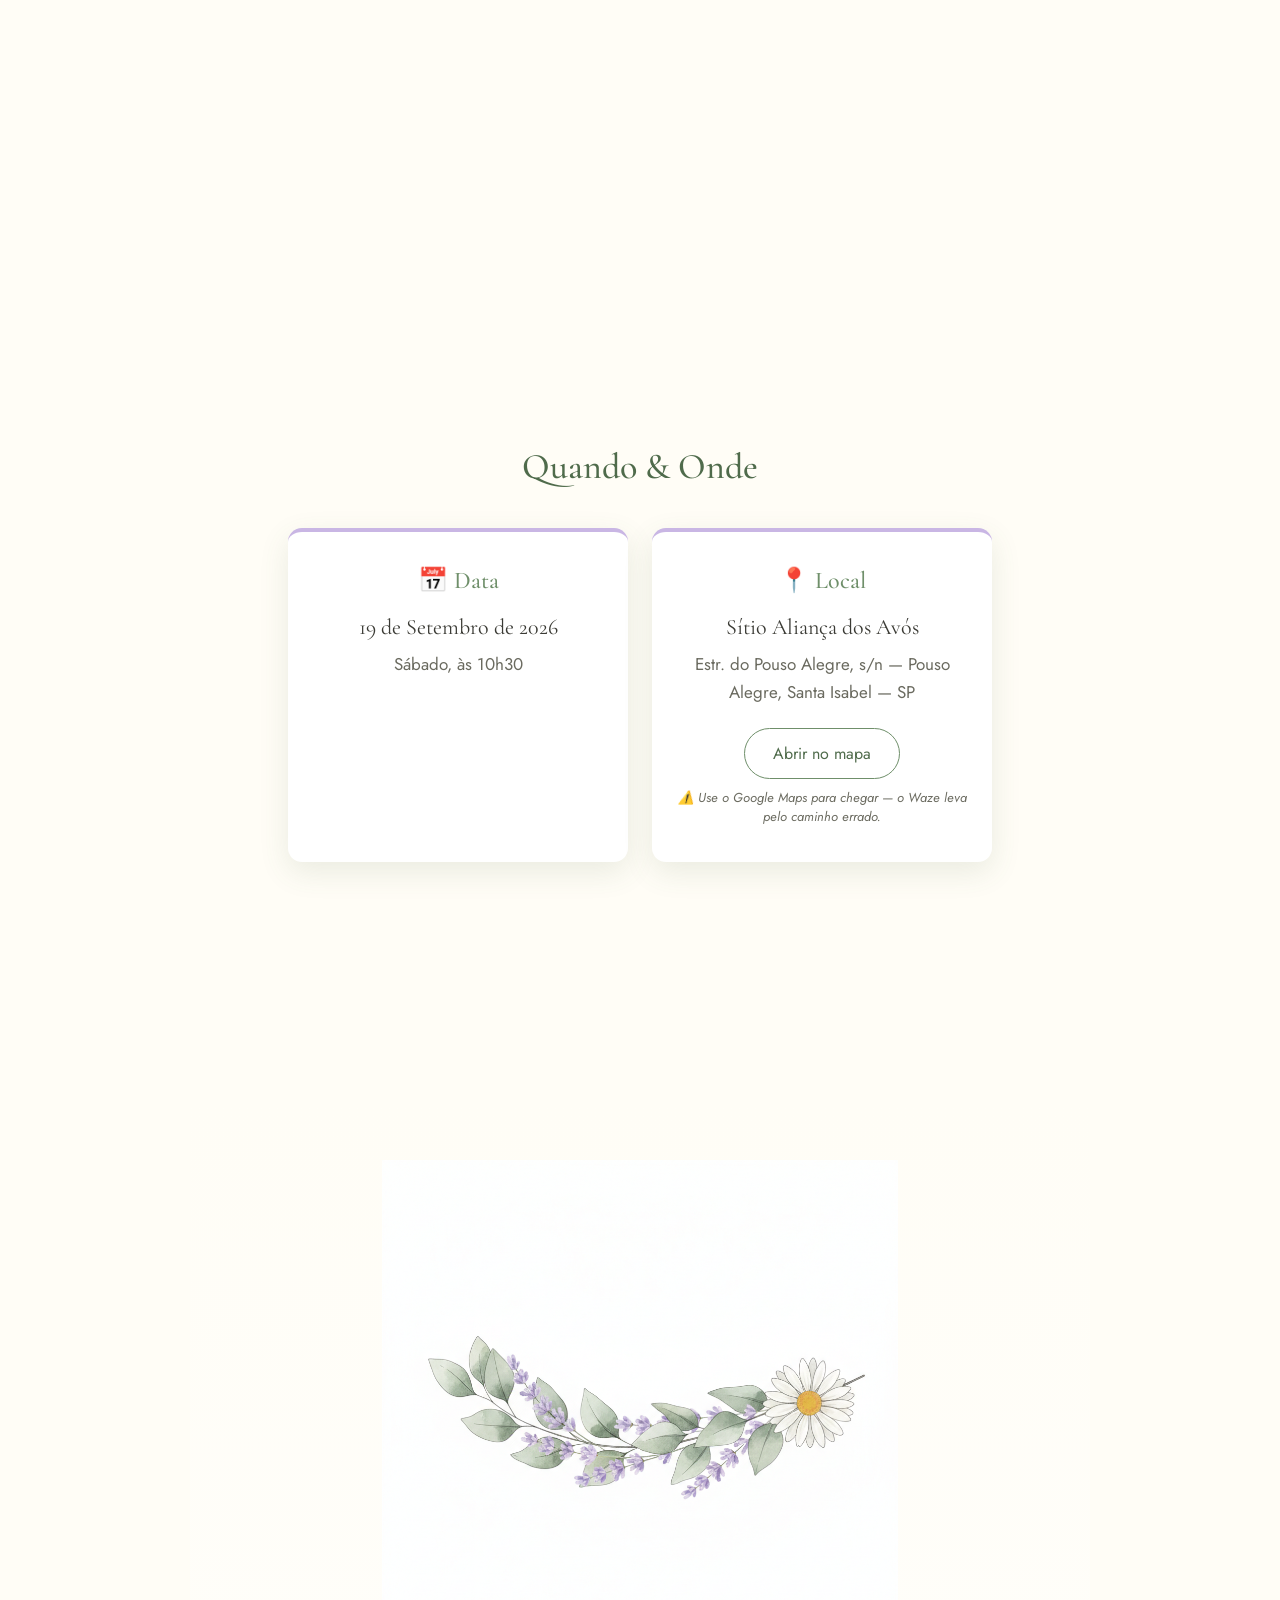
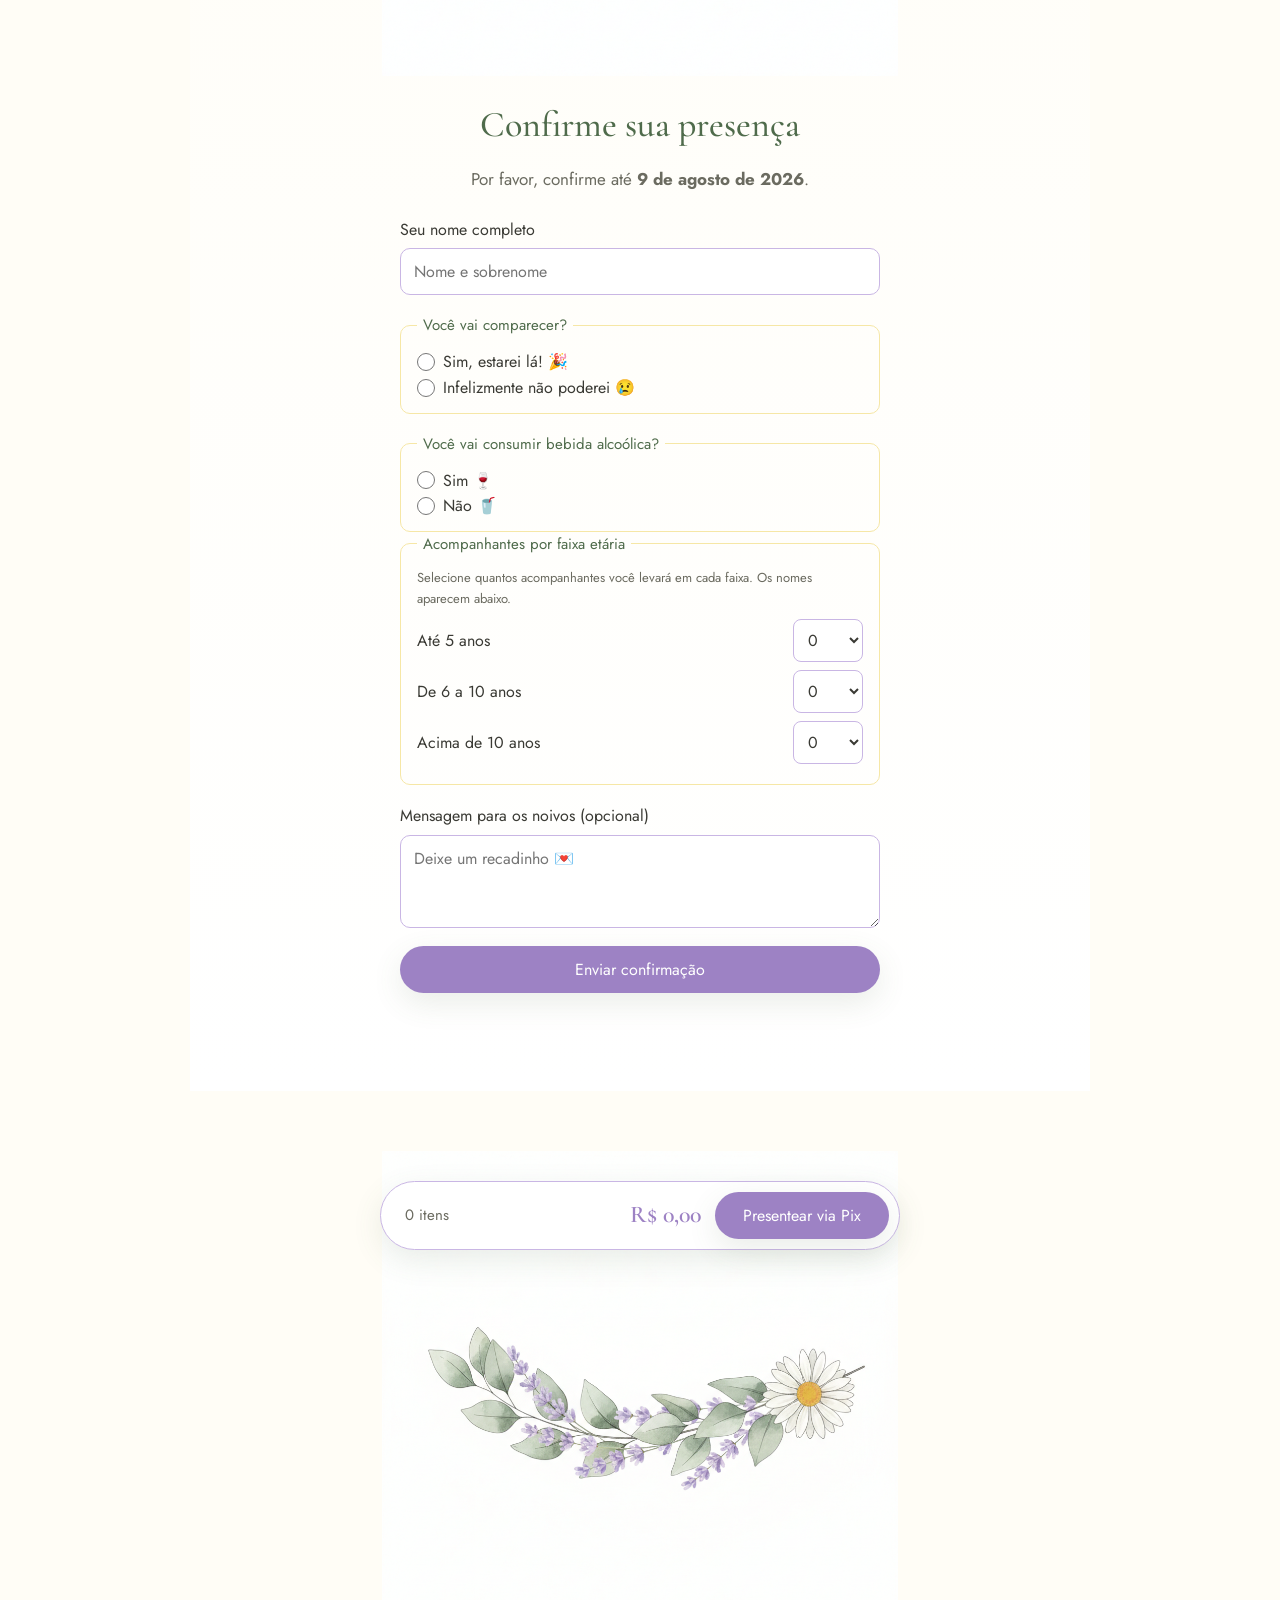
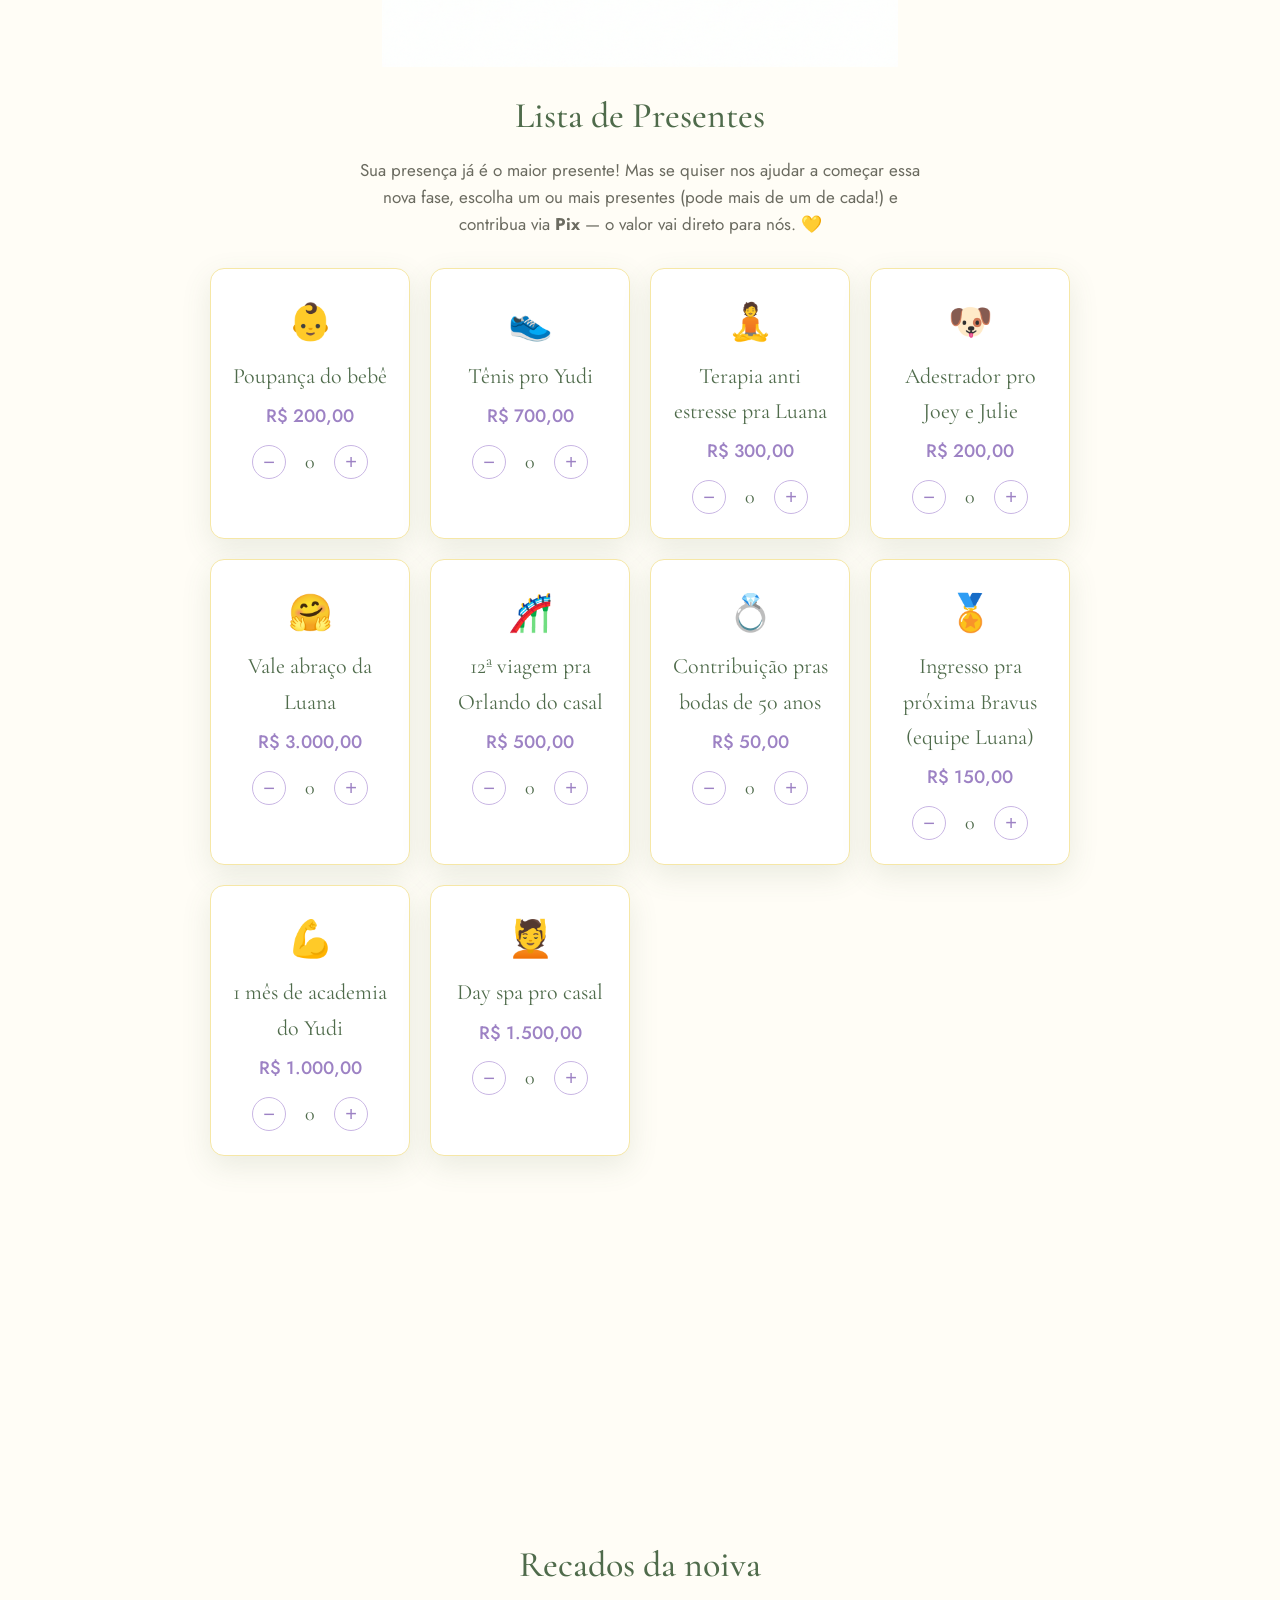
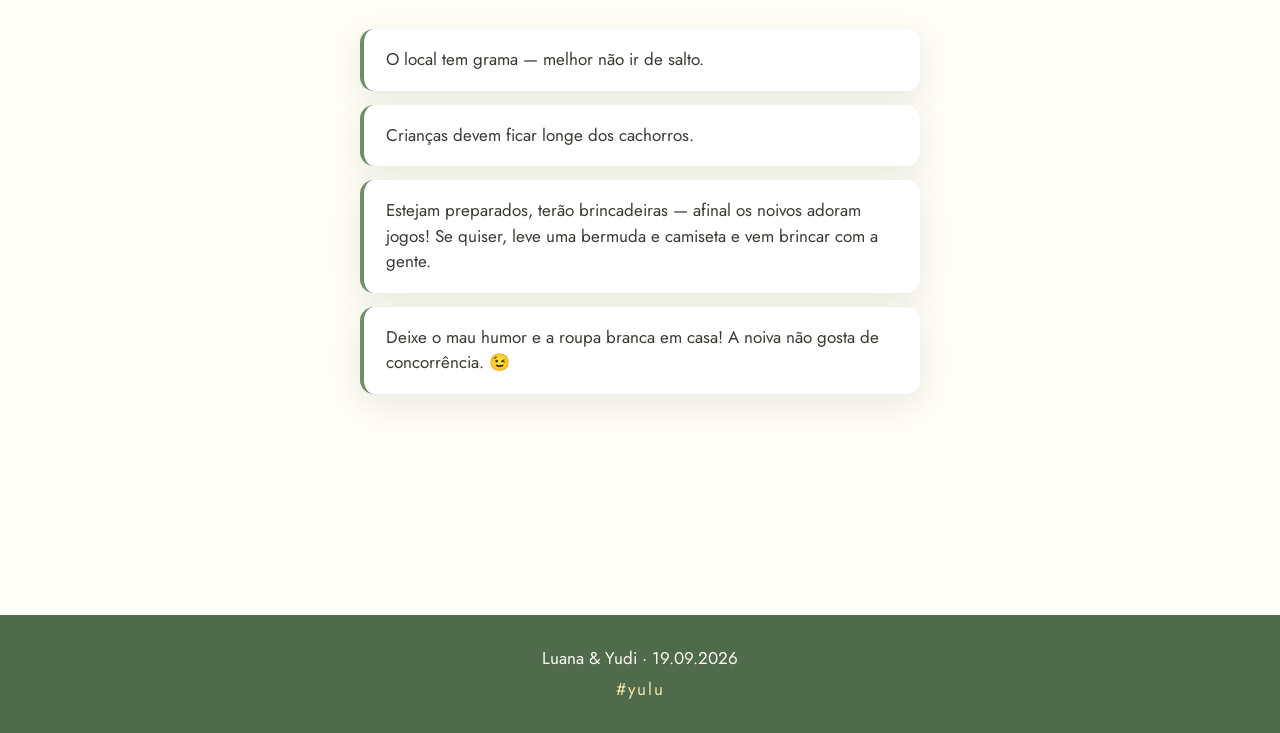
==== commit ff852083: "Scroll por seções no desktop (snap proximity, v=11)" ====
--- a/index.html
+++ b/index.html
@@ -8,7 +8,7 @@
   <link rel="preconnect" href="https://fonts.googleapis.com" />
   <link rel="preconnect" href="https://fonts.gstatic.com" crossorigin />
   <link href="https://fonts.googleapis.com/css2?family=Cormorant+Garamond:ital,wght@0,400;0,500;0,600;1,400&family=Jost:wght@300;400;500&display=swap" rel="stylesheet" />
-  <link rel="stylesheet" href="style.css?v=10" />
+  <link rel="stylesheet" href="style.css?v=11" />
   <link rel="icon" href="assets/favicon.png" />
 </head>
 <body>
@@ -154,8 +154,8 @@
     <p class="footer-tag">#yulu</p>
   </footer>
 
-  <script src="vendor/qrcode.min.js?v=10"></script>
-  <script src="config.js?v=10"></script>
-  <script type="module" src="app.js?v=10"></script>
+  <script src="vendor/qrcode.min.js?v=11"></script>
+  <script src="config.js?v=11"></script>
+  <script type="module" src="app.js?v=11"></script>
 </body>
 </html>
--- a/style.css
+++ b/style.css
@@ -167,6 +167,17 @@
 .footer { background: var(--green-deep); color: var(--cream); text-align: center; padding: 3rem 2rem; }
 .footer-tag { color: var(--butter); letter-spacing: .2rem; margin-top: .4rem; }
 
+/* ===== Scroll por seções (desktop) ===== */
+@media (min-width: 769px) {
+  html { scroll-snap-type: y proximity; }
+  .hero, .countdown, .info, .rsvp, .gifts, .recados {
+    min-height: 100vh;
+    scroll-snap-align: start;
+    display: flex; flex-direction: column; justify-content: center; align-items: center;
+  }
+  .info > *, .rsvp > *, .gifts > *, .recados > * { width: 100%; }
+}
+
 /* ===== Responsivo ===== */
 @media (max-width: 600px) {
   .hero-names { font-size: 4.8rem; }
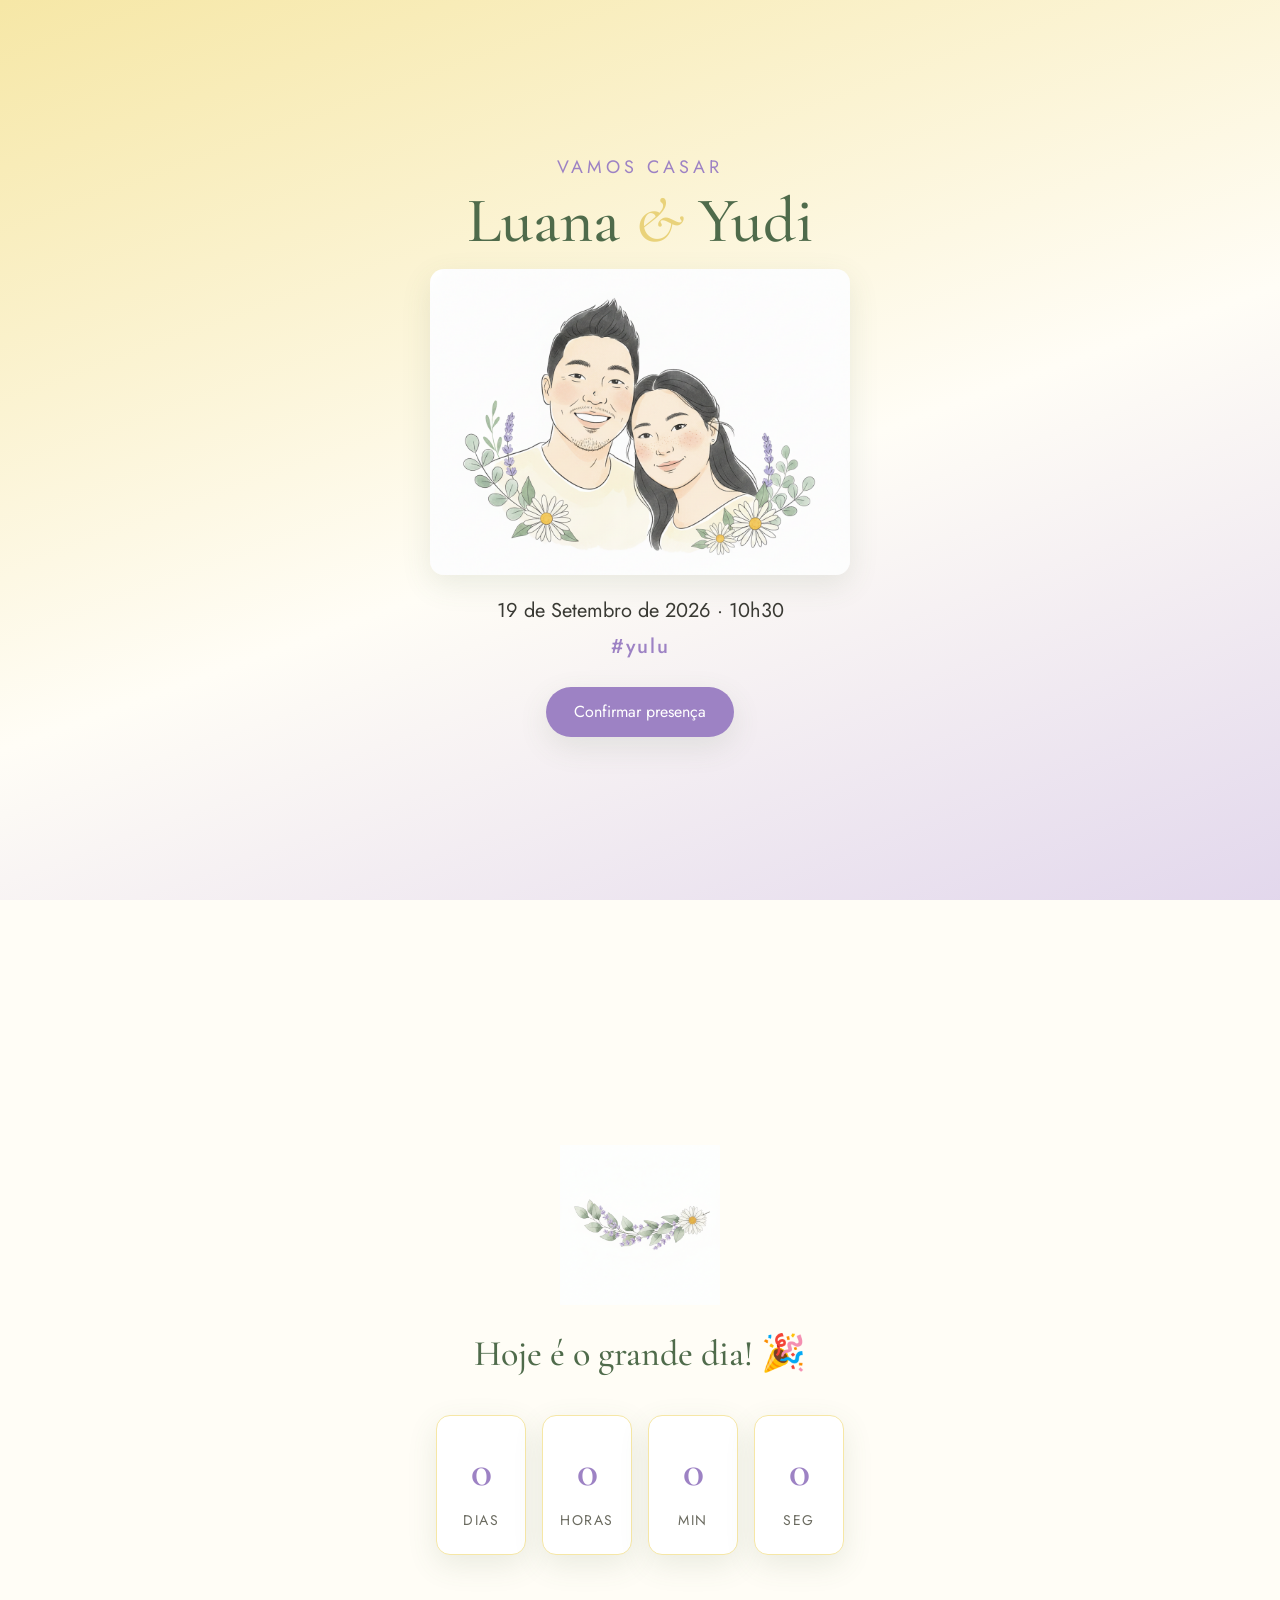
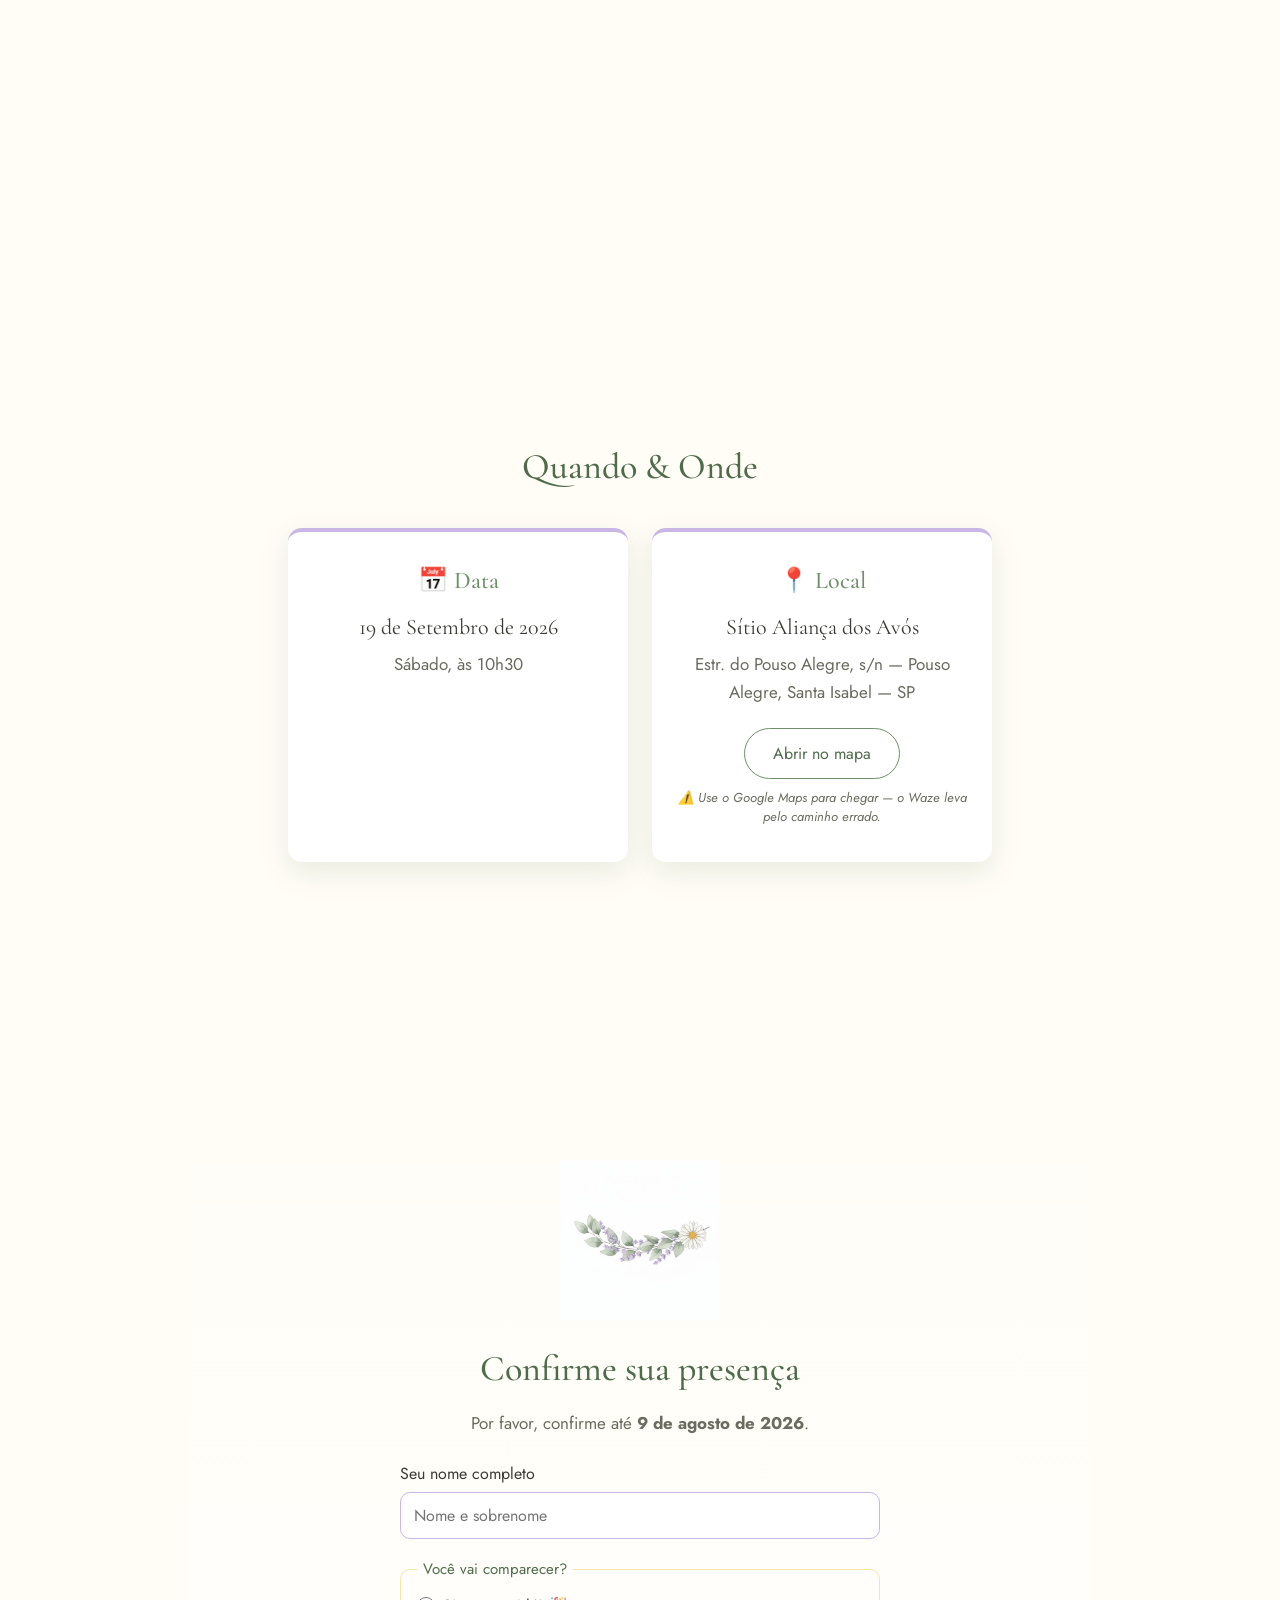
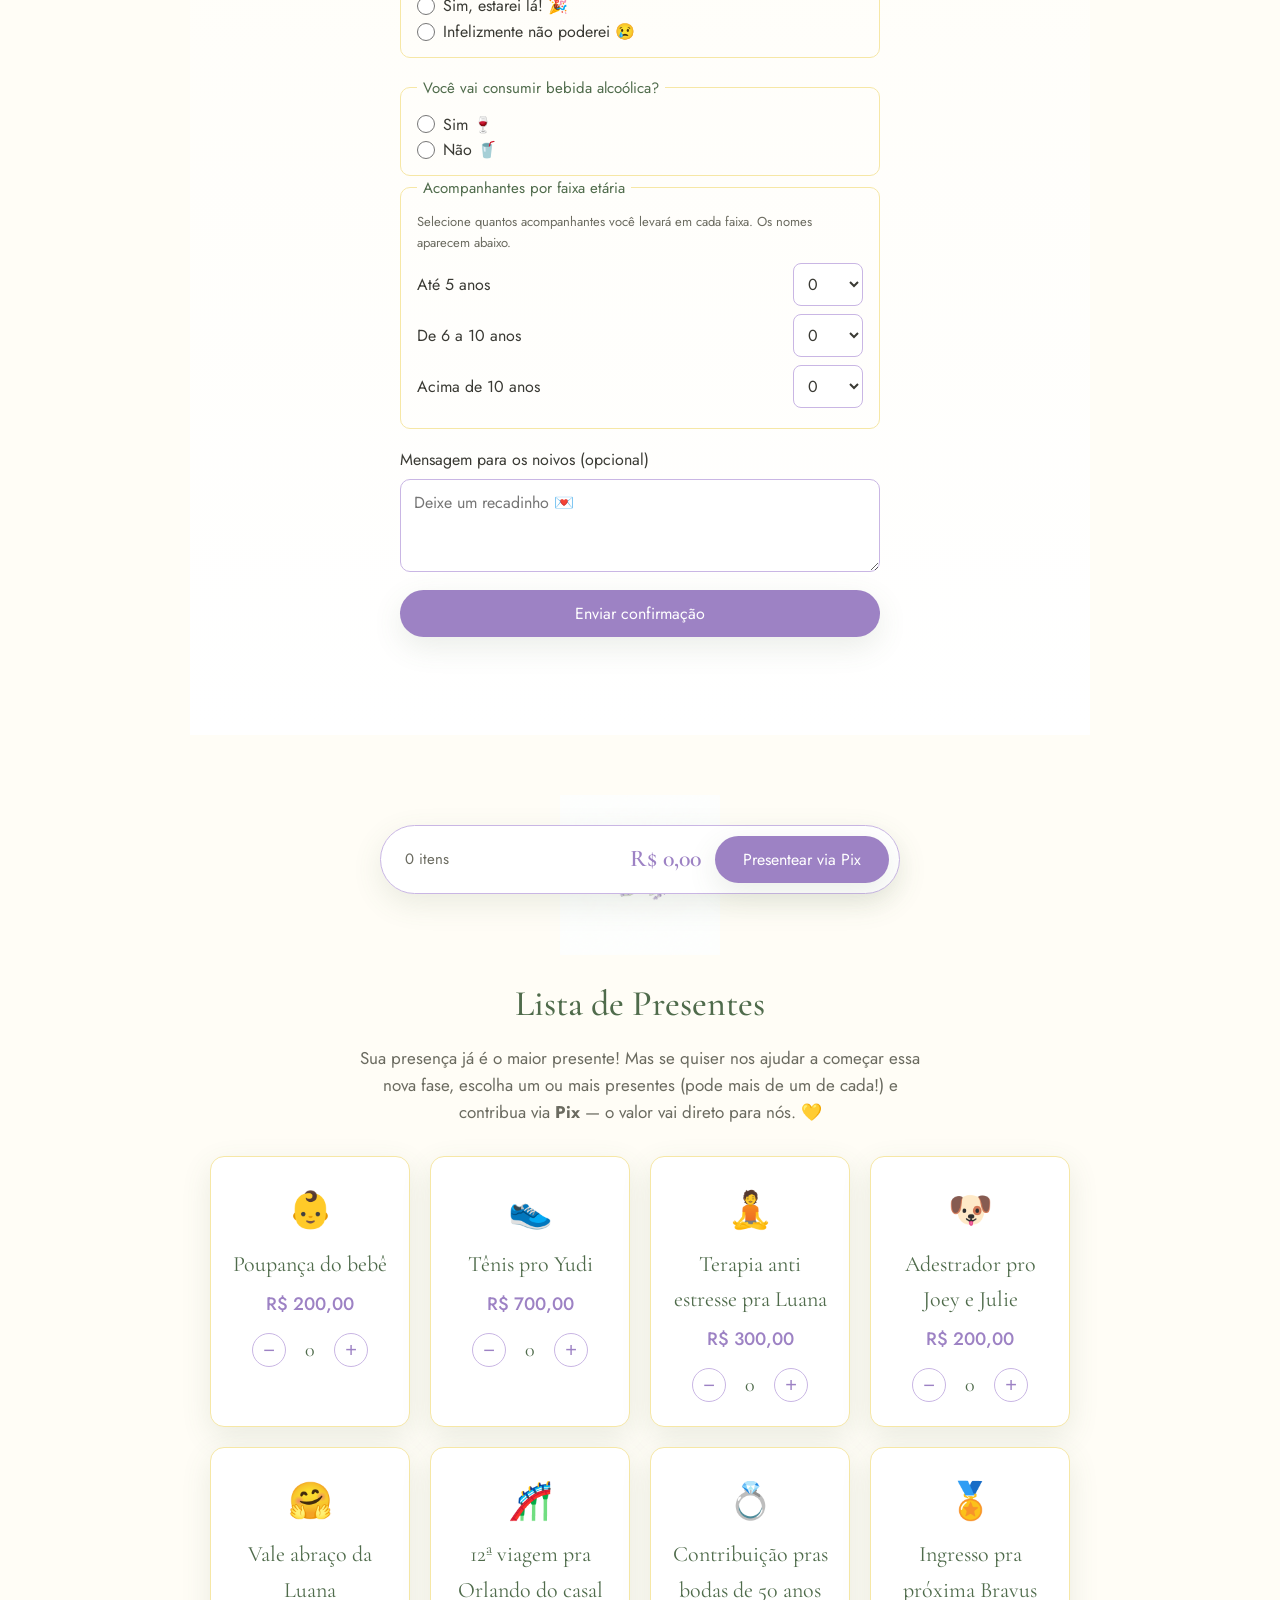
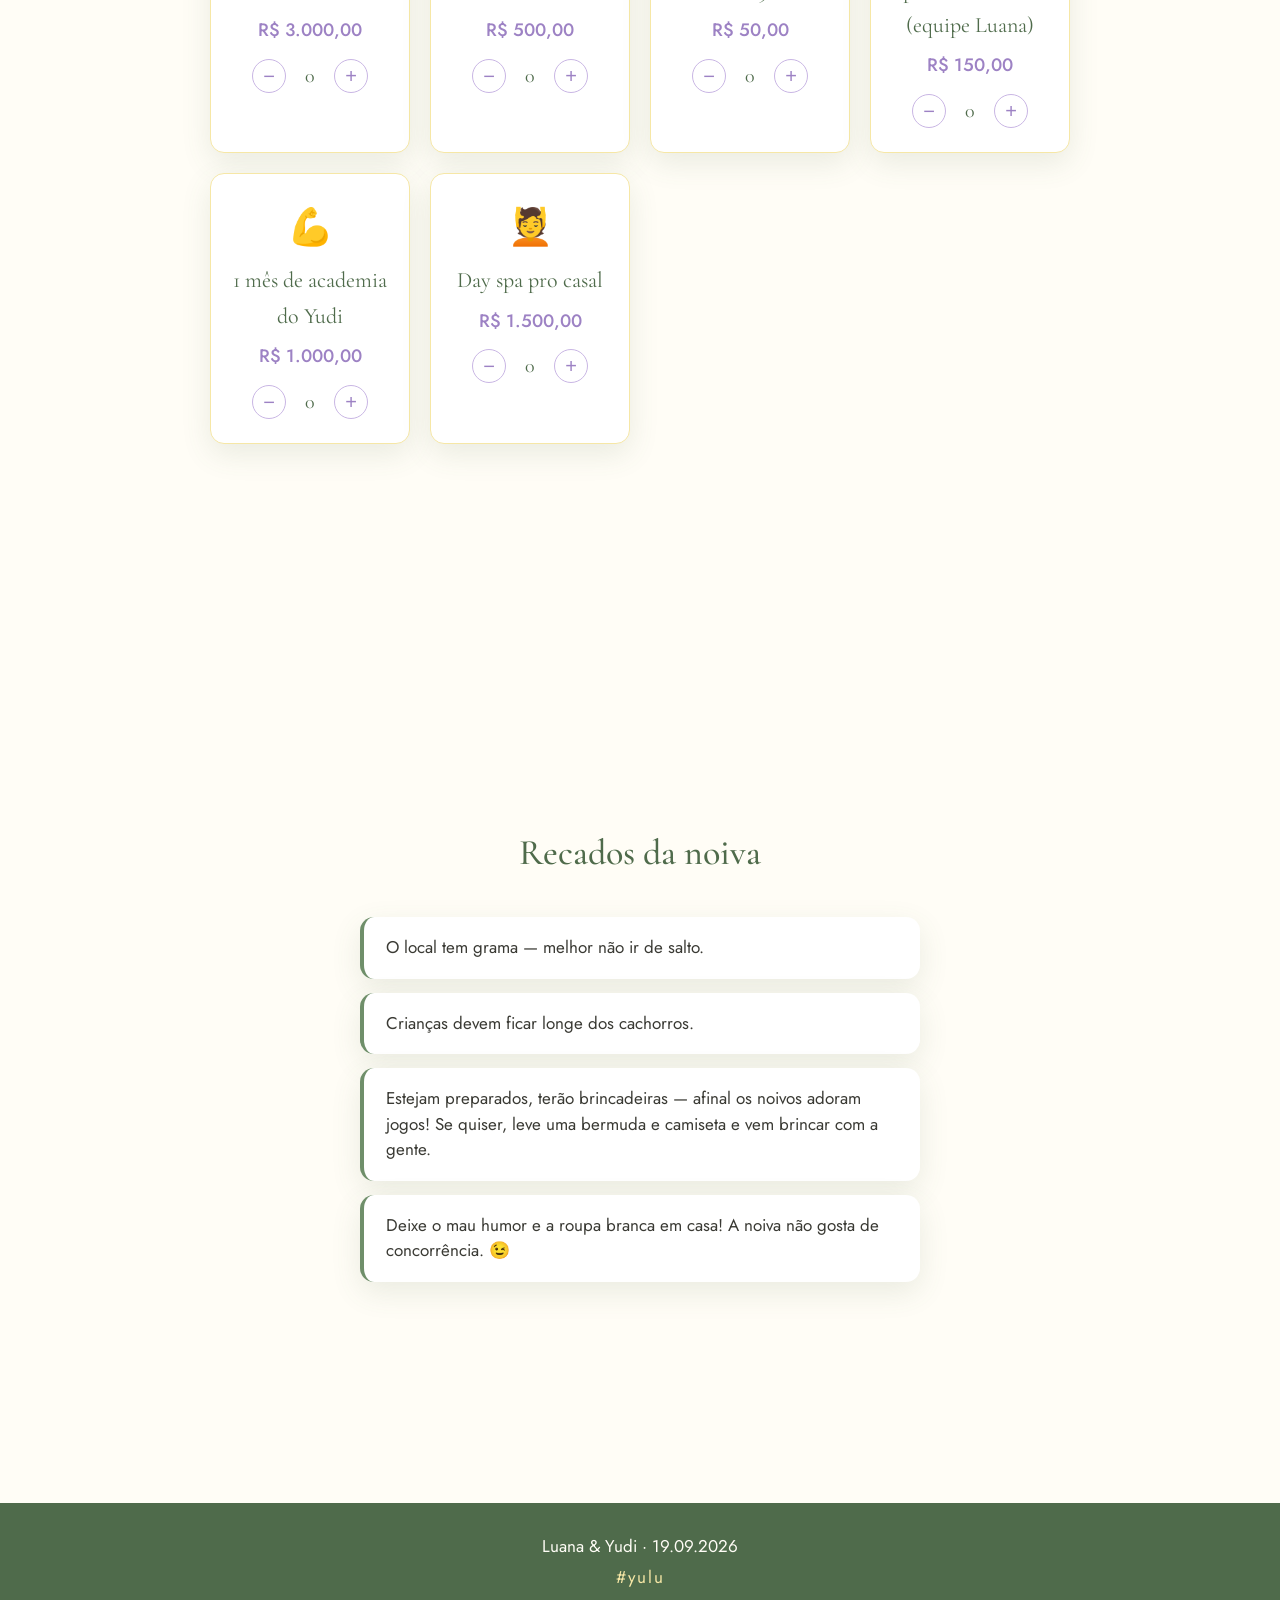
==== commit ef2b7b82: "Fix: divider esticado pelo flex do scroll-snap (v=12)" ====
--- a/index.html
+++ b/index.html
@@ -8,7 +8,7 @@
   <link rel="preconnect" href="https://fonts.googleapis.com" />
   <link rel="preconnect" href="https://fonts.gstatic.com" crossorigin />
   <link href="https://fonts.googleapis.com/css2?family=Cormorant+Garamond:ital,wght@0,400;0,500;0,600;1,400&family=Jost:wght@300;400;500&display=swap" rel="stylesheet" />
-  <link rel="stylesheet" href="style.css?v=11" />
+  <link rel="stylesheet" href="style.css?v=12" />
   <link rel="icon" href="assets/favicon.png" />
 </head>
 <body>
@@ -154,8 +154,8 @@
     <p class="footer-tag">#yulu</p>
   </footer>
 
-  <script src="vendor/qrcode.min.js?v=11"></script>
-  <script src="config.js?v=11"></script>
-  <script type="module" src="app.js?v=11"></script>
+  <script src="vendor/qrcode.min.js?v=12"></script>
+  <script src="config.js?v=12"></script>
+  <script type="module" src="app.js?v=12"></script>
 </body>
 </html>
--- a/style.css
+++ b/style.css
@@ -175,7 +175,7 @@
     scroll-snap-align: start;
     display: flex; flex-direction: column; justify-content: center; align-items: center;
   }
-  .info > *, .rsvp > *, .gifts > *, .recados > * { width: 100%; }
+  .info > *:not(.divider), .rsvp > *:not(.divider), .gifts > *:not(.divider), .recados > *:not(.divider) { width: 100%; }
 }
 
 /* ===== Responsivo ===== */
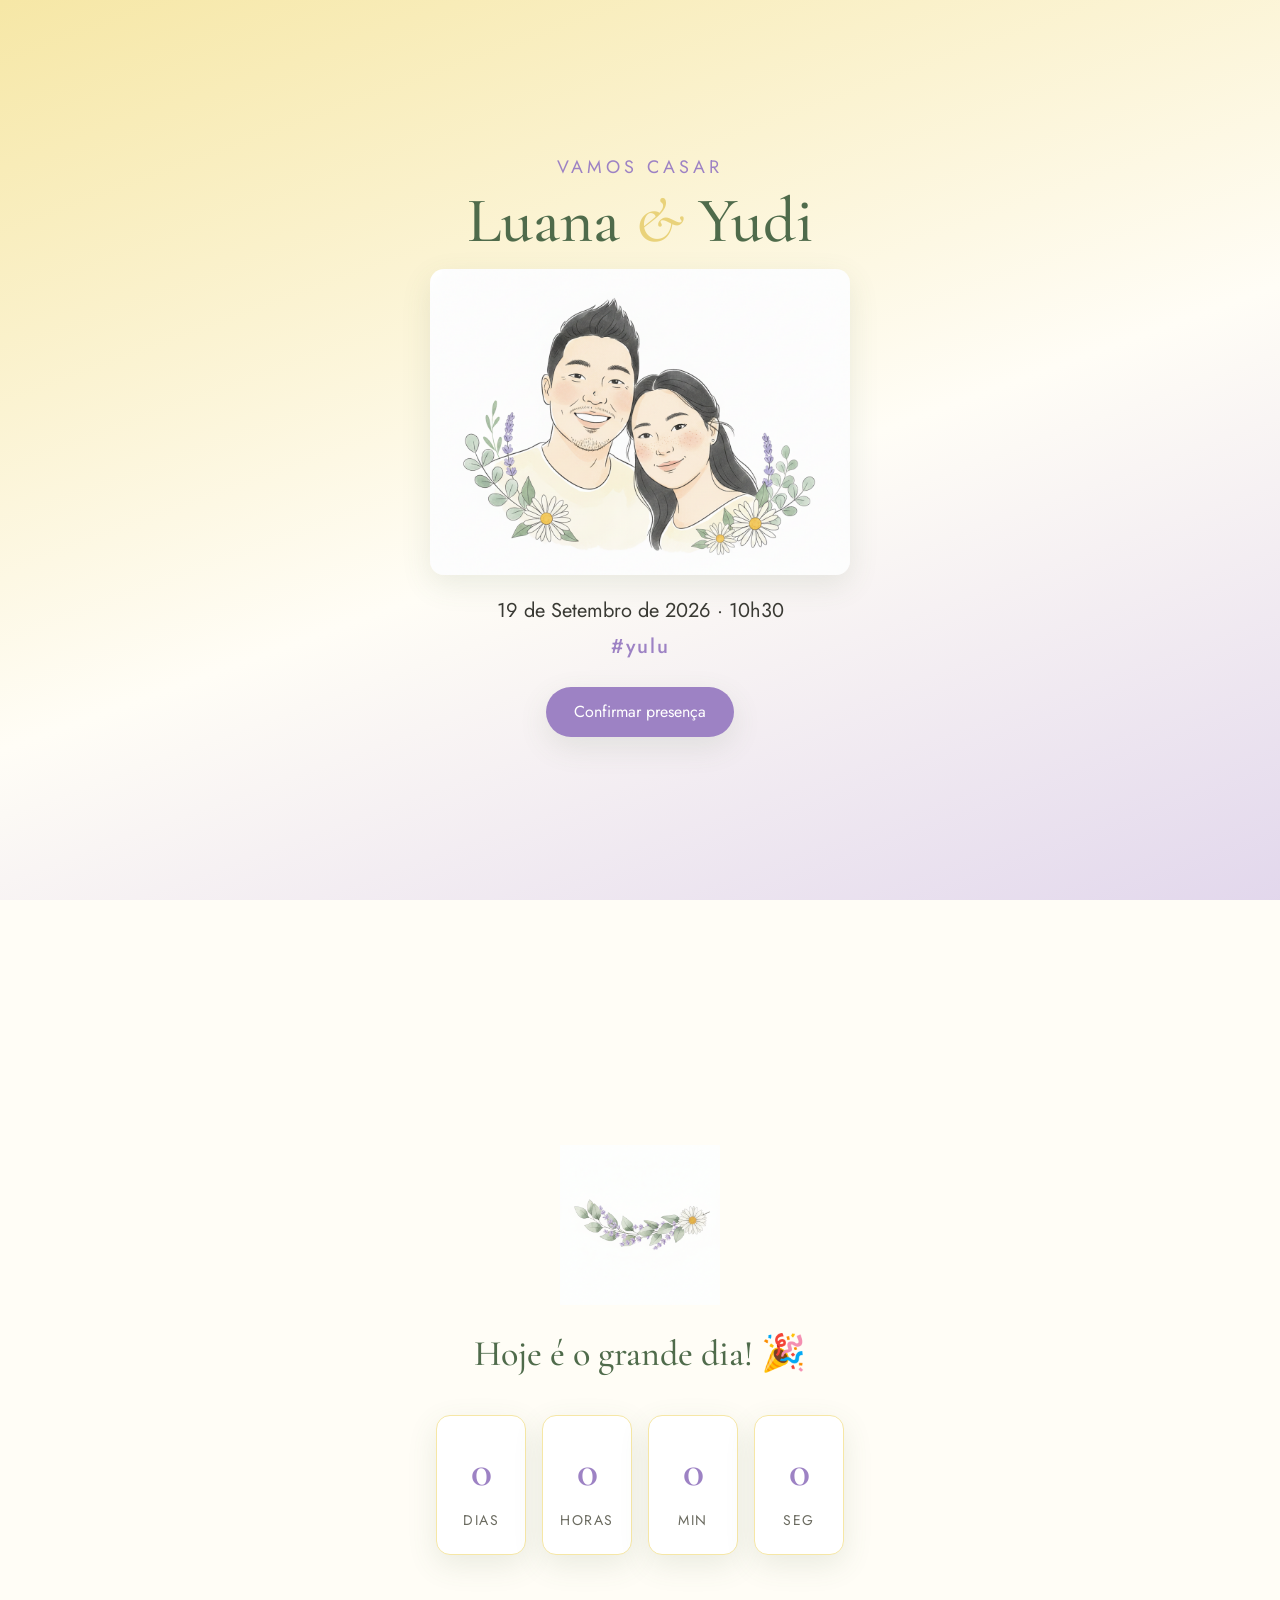
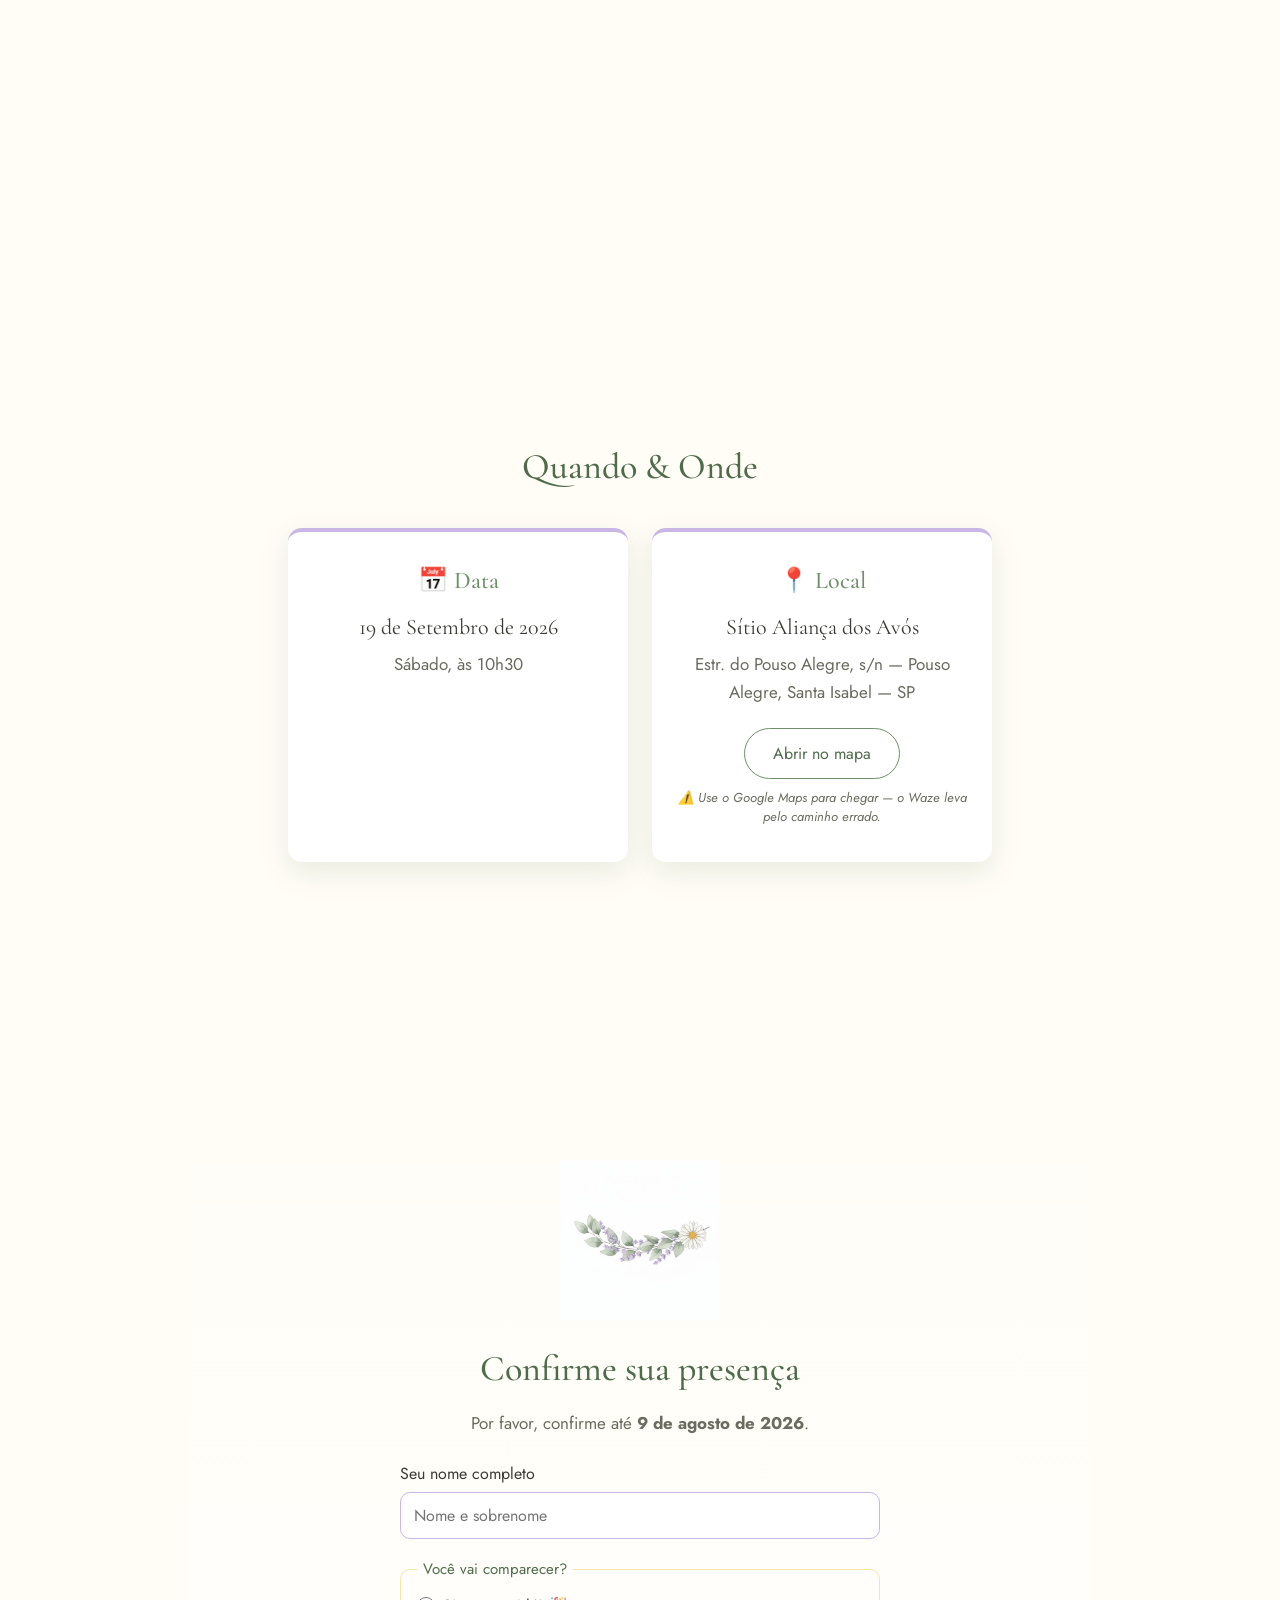
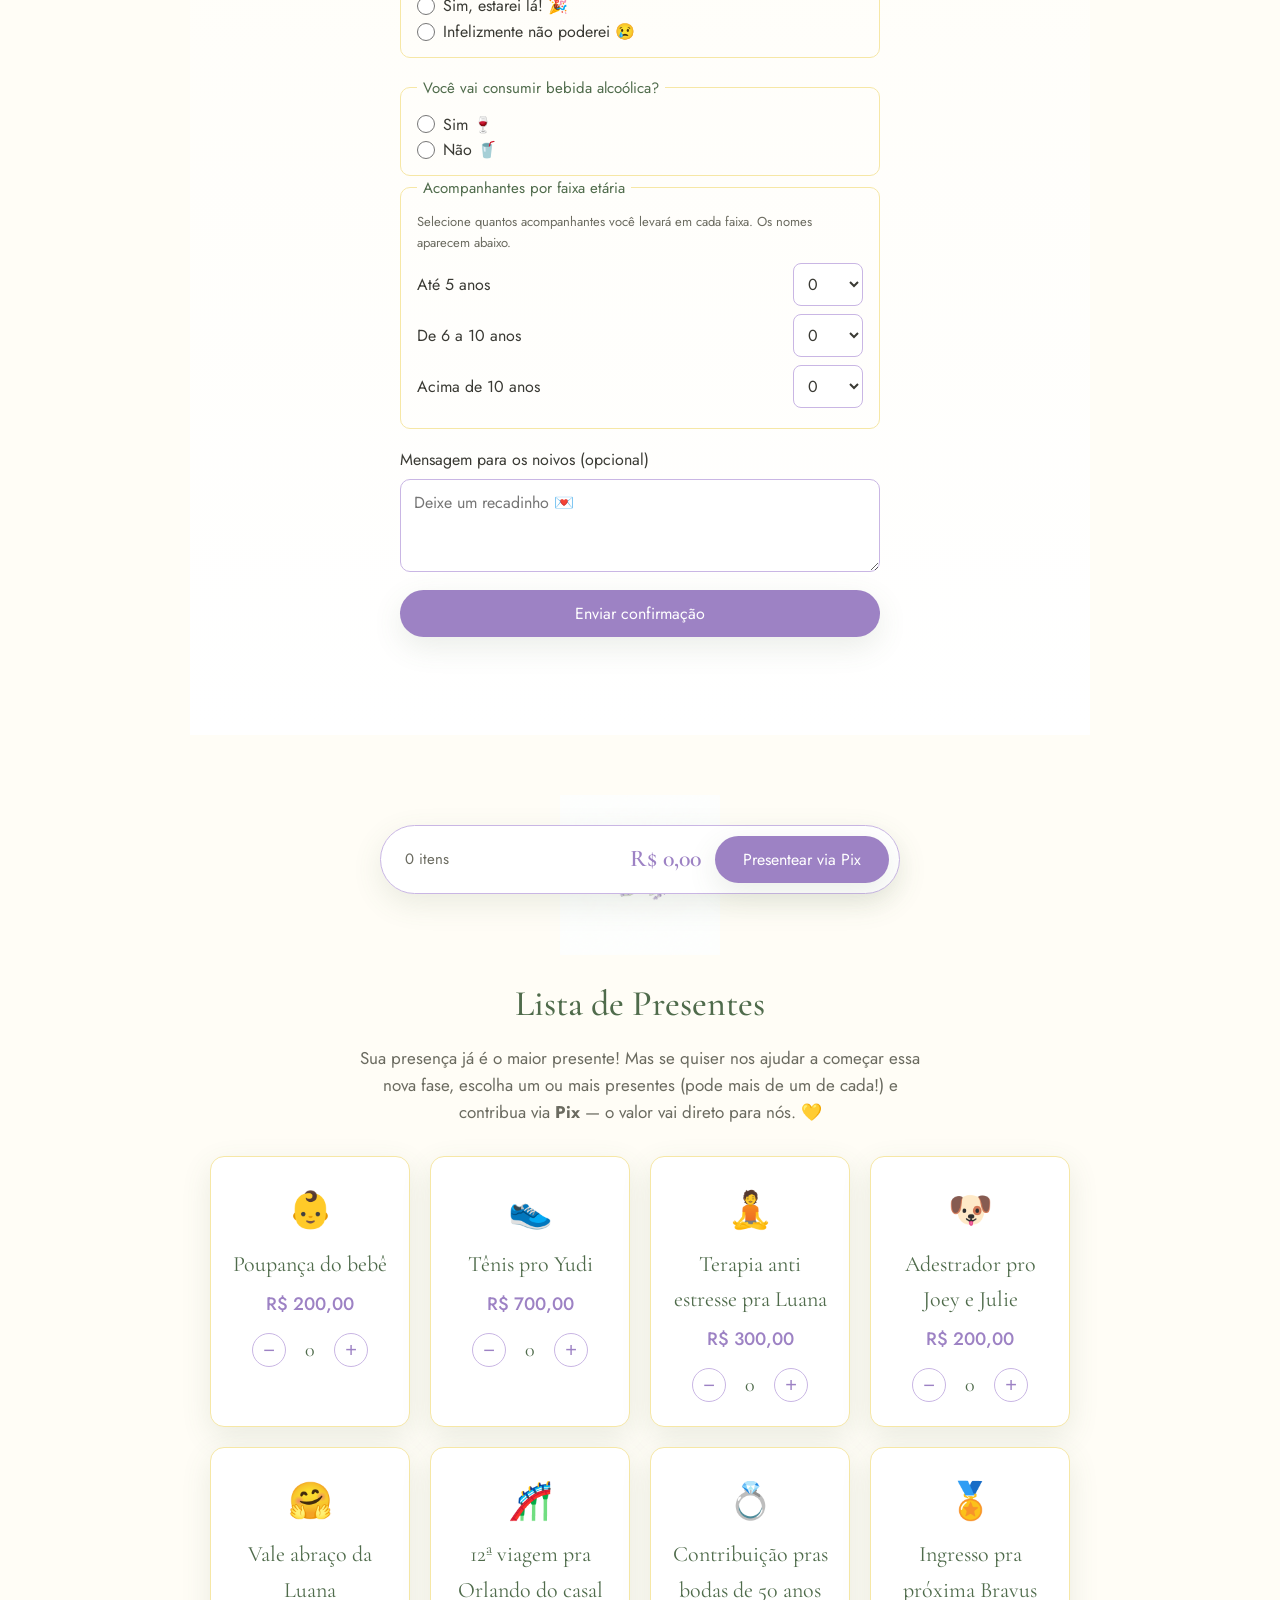
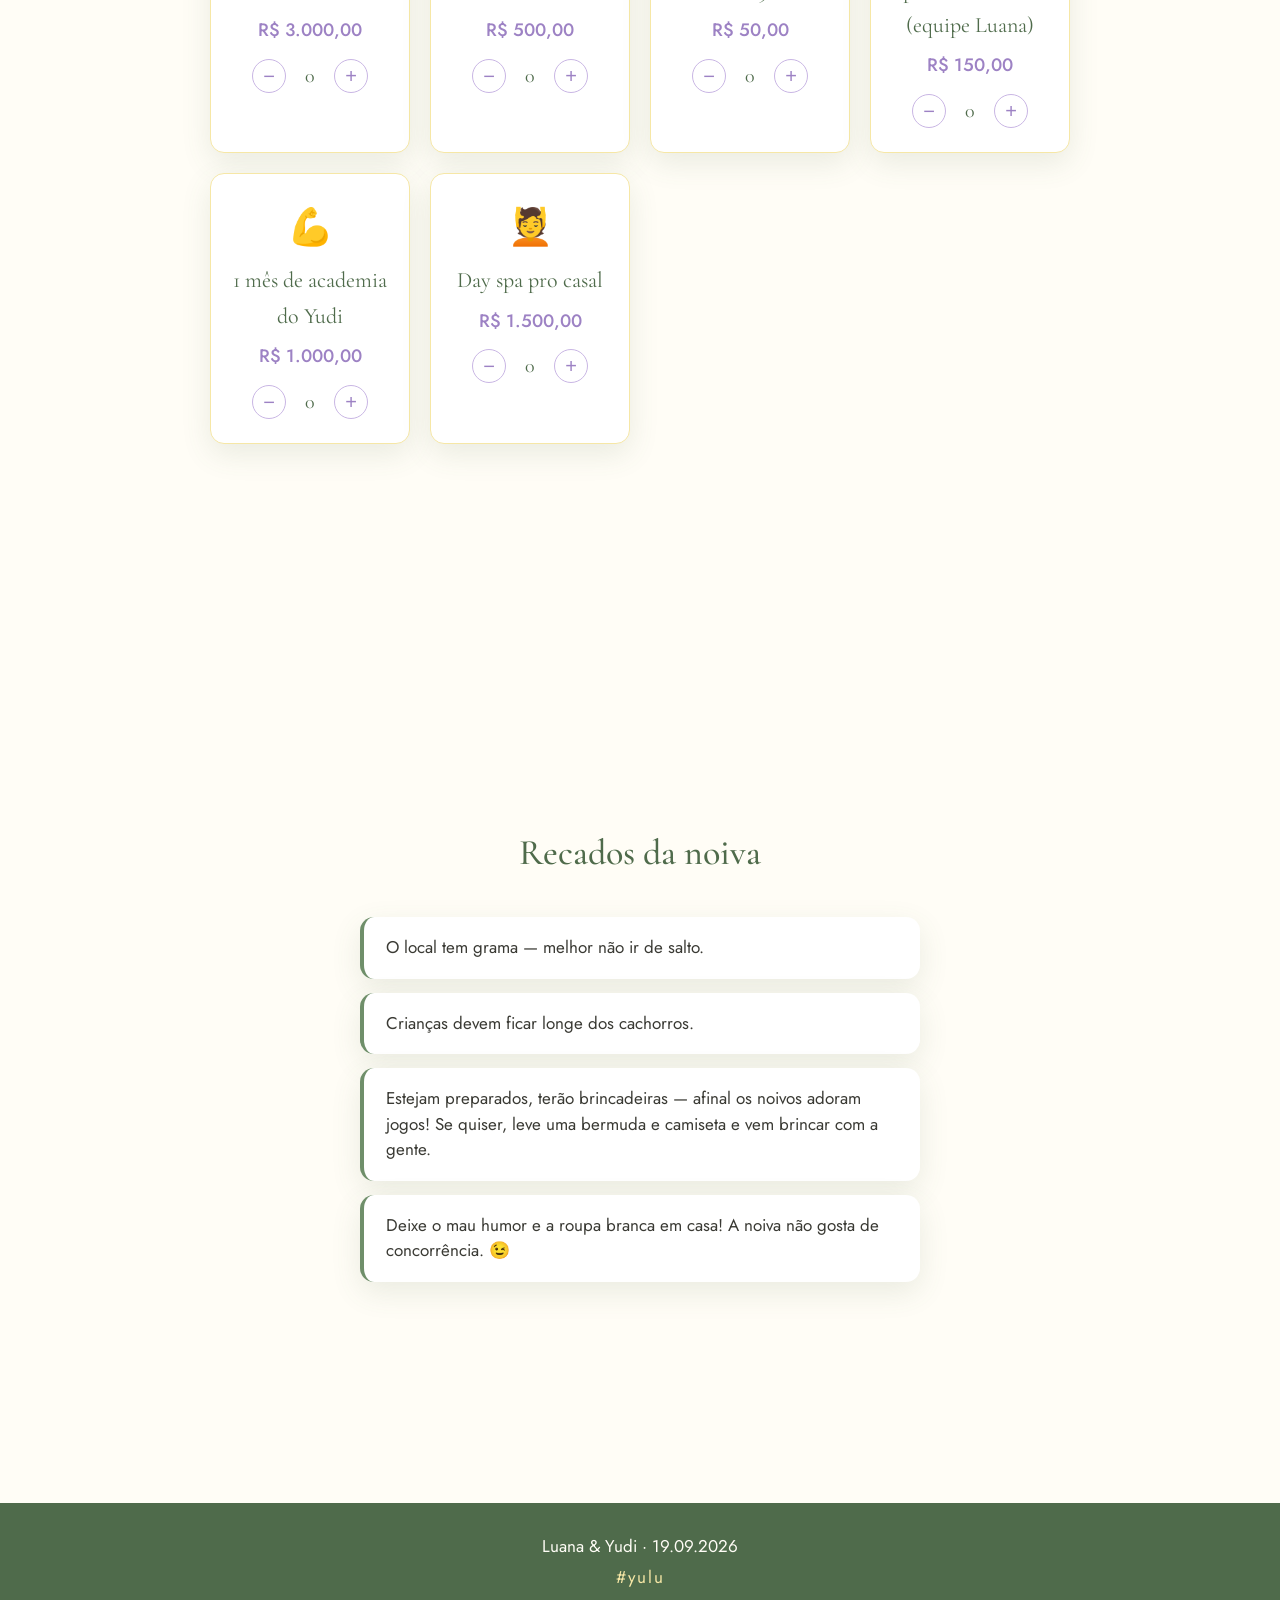
==== commit d005eea3: "Easter egg: crédito escondido (5x no #yulu + console + comentário HTML) v=13" ====
--- a/index.html
+++ b/index.html
@@ -8,7 +8,7 @@
   <link rel="preconnect" href="https://fonts.googleapis.com" />
   <link rel="preconnect" href="https://fonts.gstatic.com" crossorigin />
   <link href="https://fonts.googleapis.com/css2?family=Cormorant+Garamond:ital,wght@0,400;0,500;0,600;1,400&family=Jost:wght@300;400;500&display=swap" rel="stylesheet" />
-  <link rel="stylesheet" href="style.css?v=12" />
+  <link rel="stylesheet" href="style.css?v=13" />
   <link rel="icon" href="assets/favicon.png" />
 </head>
 <body>
@@ -149,13 +149,23 @@
     </ul>
   </section>
 
+  <!--
+    .--.      .--.
+   :    :    :    :
+   :    :    :    :     Feito com ❤ por Adriano, Enzo & Cia.
+    :    `--'    :       (psst: clica 5x no #yulu aqui de baixo)
+     `.        .'
+       `.    .'
+         `..'
+  -->
   <footer class="footer">
     <p>Luana &amp; Yudi · 19.09.2026</p>
-    <p class="footer-tag">#yulu</p>
+    <p class="footer-tag" id="footerTag" title="#yulu">#yulu</p>
+    <p class="easter-egg" id="easterEgg" aria-hidden="true">Feito com ❤ por Adriano, Enzo &amp; Cia.</p>
   </footer>
 
-  <script src="vendor/qrcode.min.js?v=12"></script>
-  <script src="config.js?v=12"></script>
-  <script type="module" src="app.js?v=12"></script>
+  <script src="vendor/qrcode.min.js?v=13"></script>
+  <script src="config.js?v=13"></script>
+  <script type="module" src="app.js?v=13"></script>
 </body>
 </html>
--- a/style.css
+++ b/style.css
@@ -165,7 +165,13 @@
 
 /* ===== Footer ===== */
 .footer { background: var(--green-deep); color: var(--cream); text-align: center; padding: 3rem 2rem; }
-.footer-tag { color: var(--butter); letter-spacing: .2rem; margin-top: .4rem; }
+.footer-tag { color: var(--butter); letter-spacing: .2rem; margin-top: .4rem; cursor: pointer; user-select: none; -webkit-user-select: none; }
+.easter-egg {
+  margin-top: 1.2rem; font-size: 1.4rem; font-style: italic; color: var(--butter);
+  opacity: 0; max-height: 0; overflow: hidden;
+  transition: opacity .5s ease, max-height .5s ease;
+}
+.easter-egg.show { opacity: 1; max-height: 4rem; }
 
 /* ===== Scroll por seções (desktop) ===== */
 @media (min-width: 769px) {
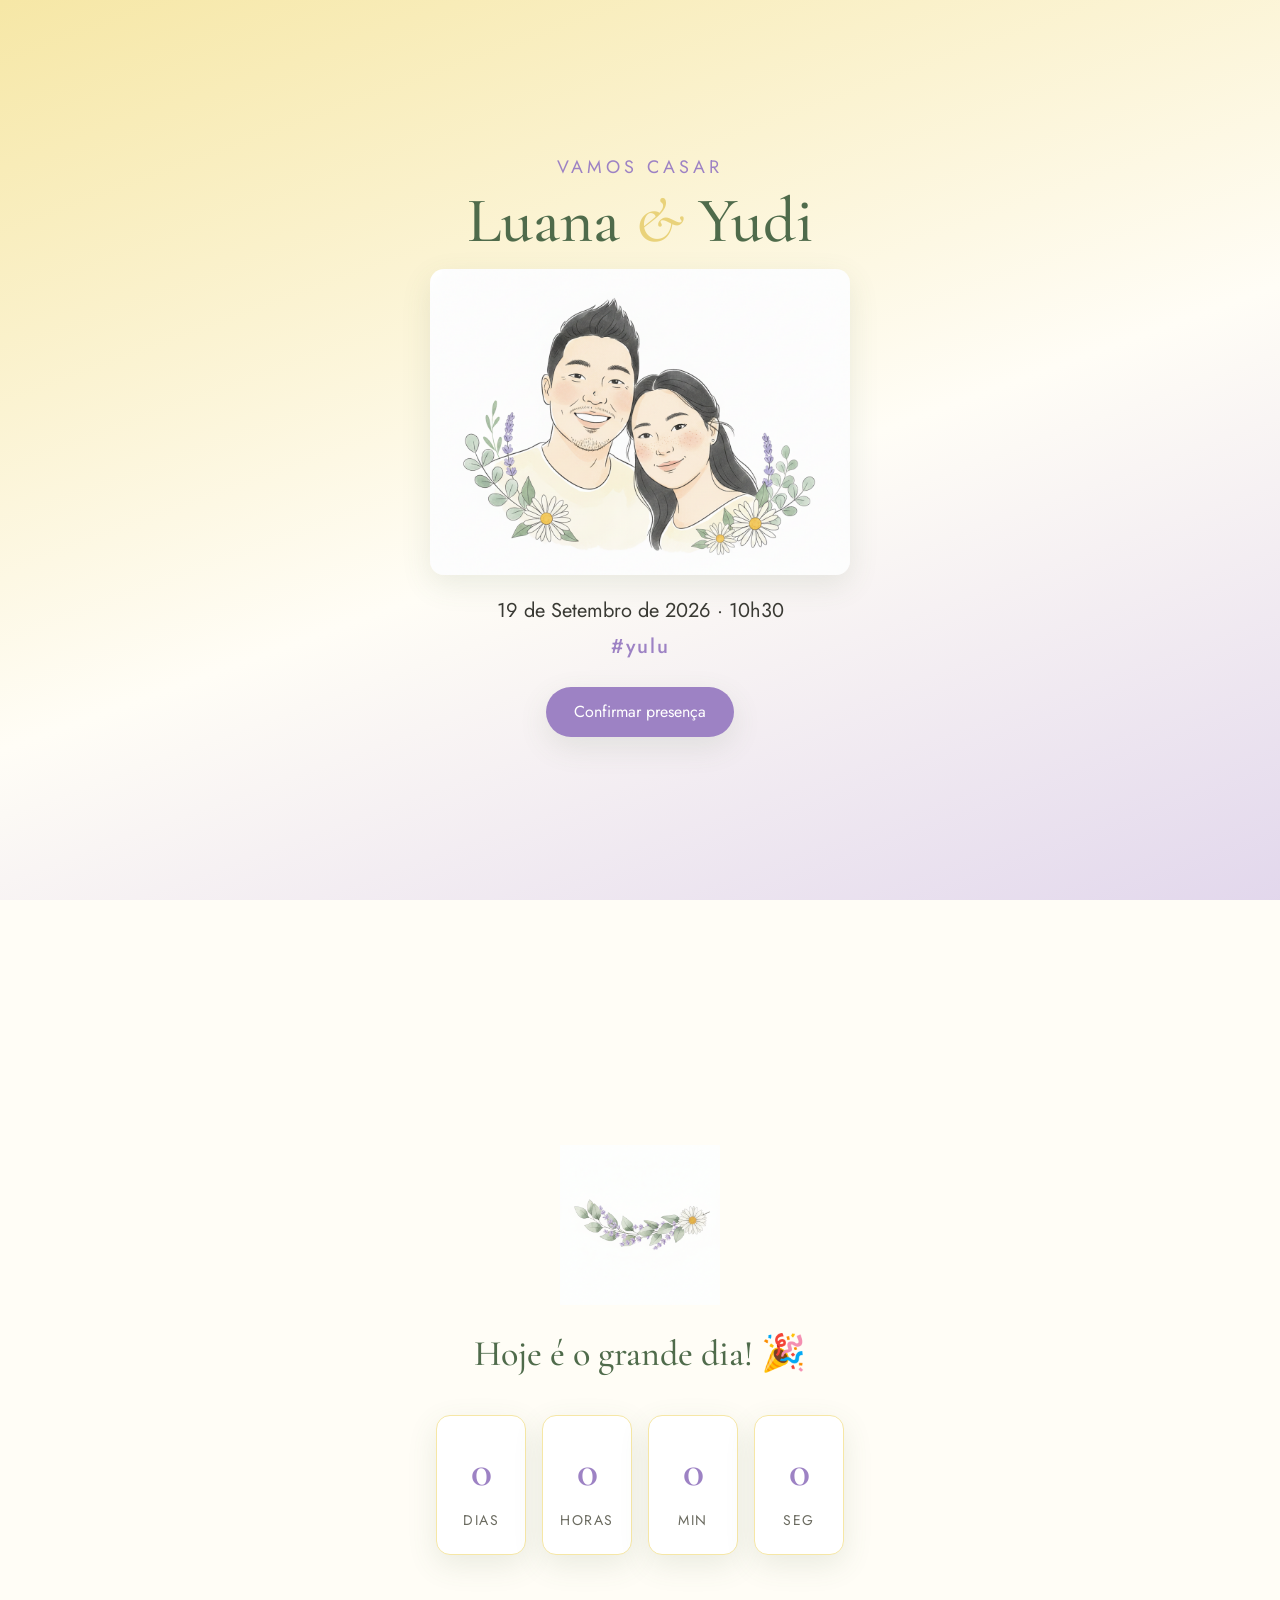
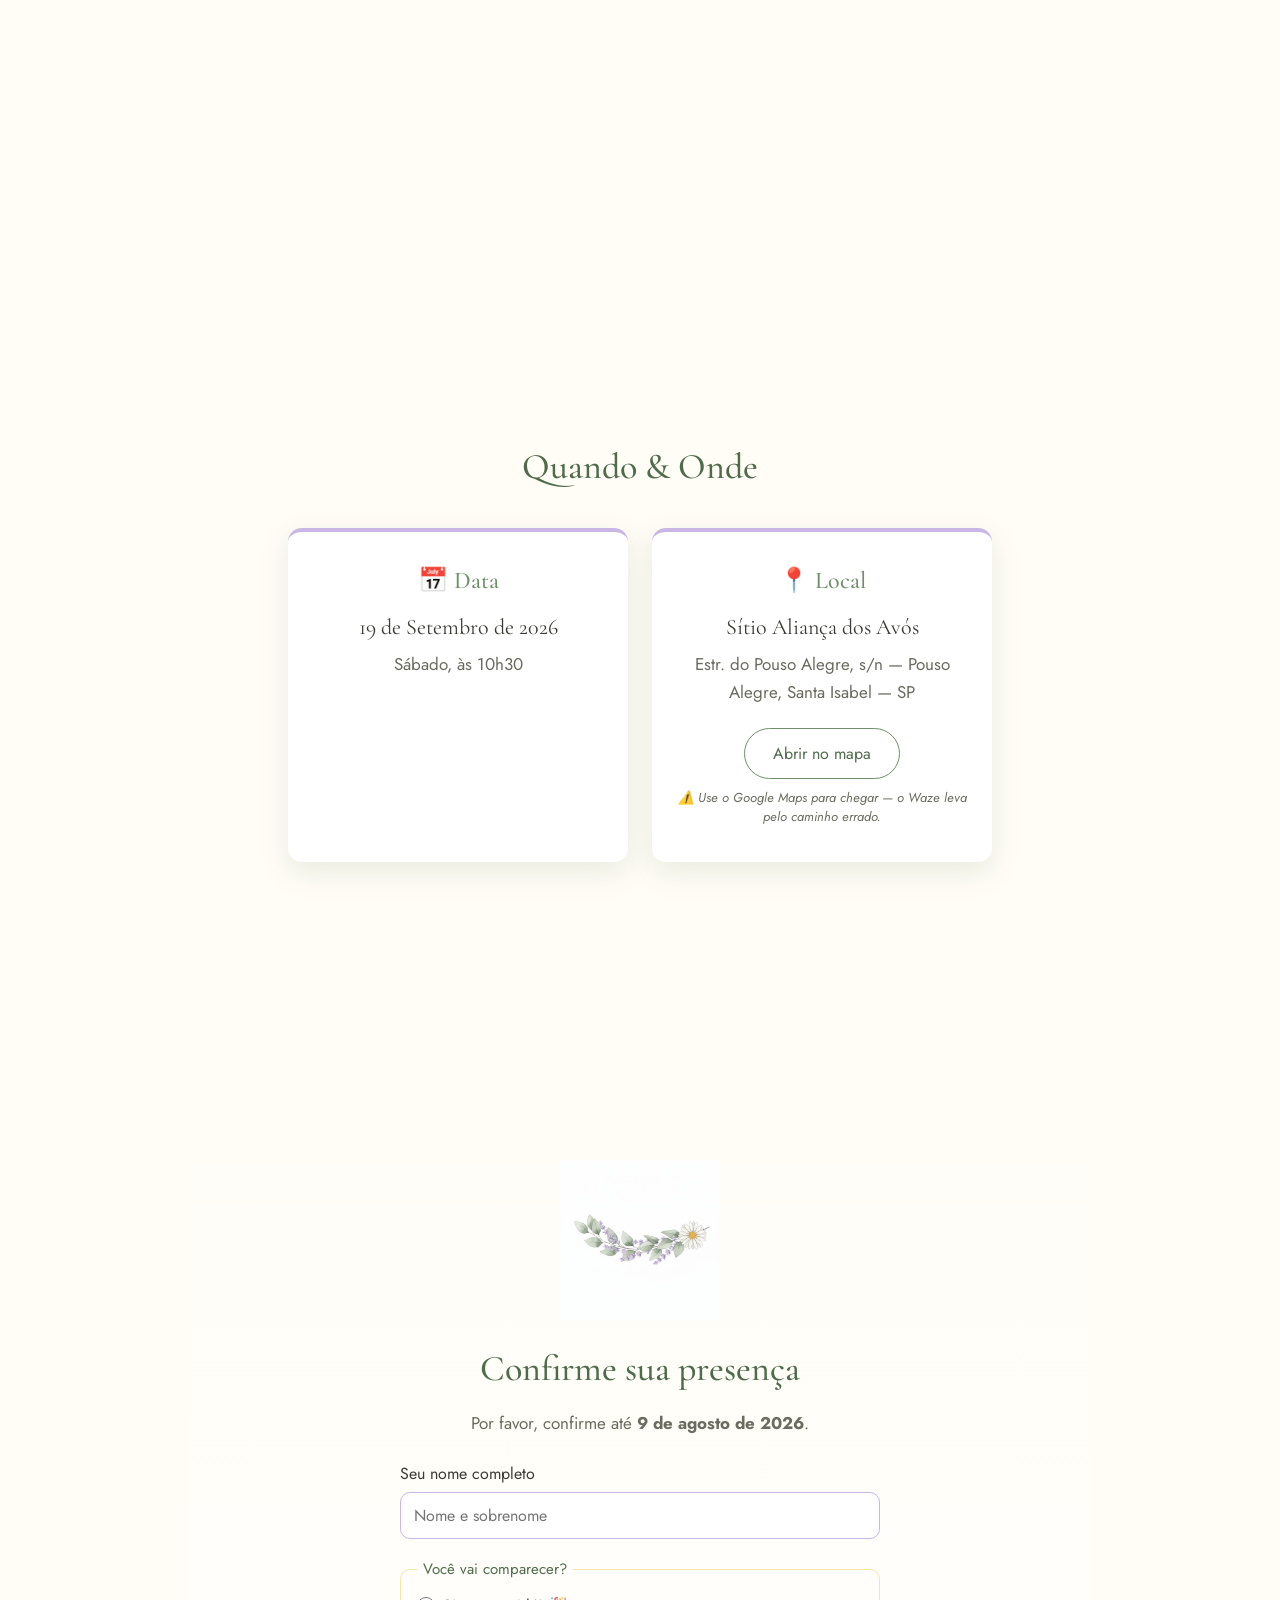
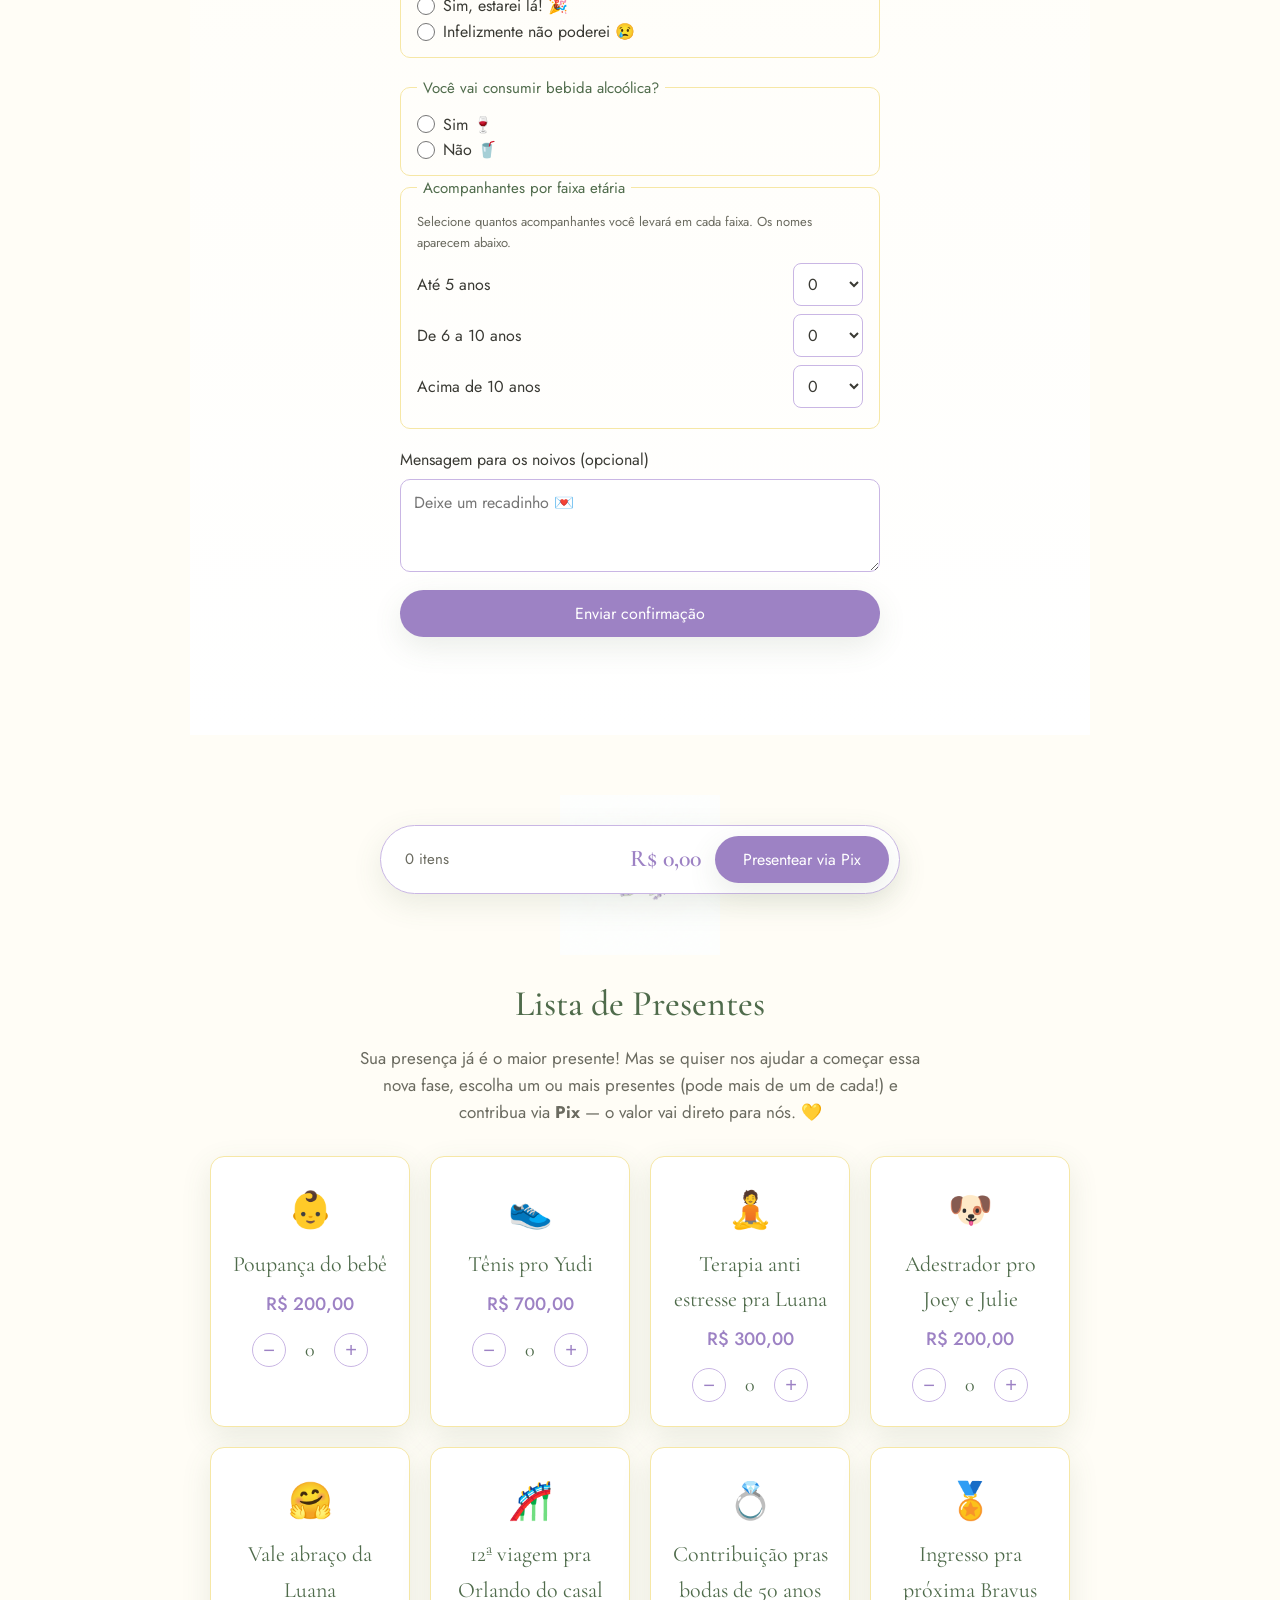
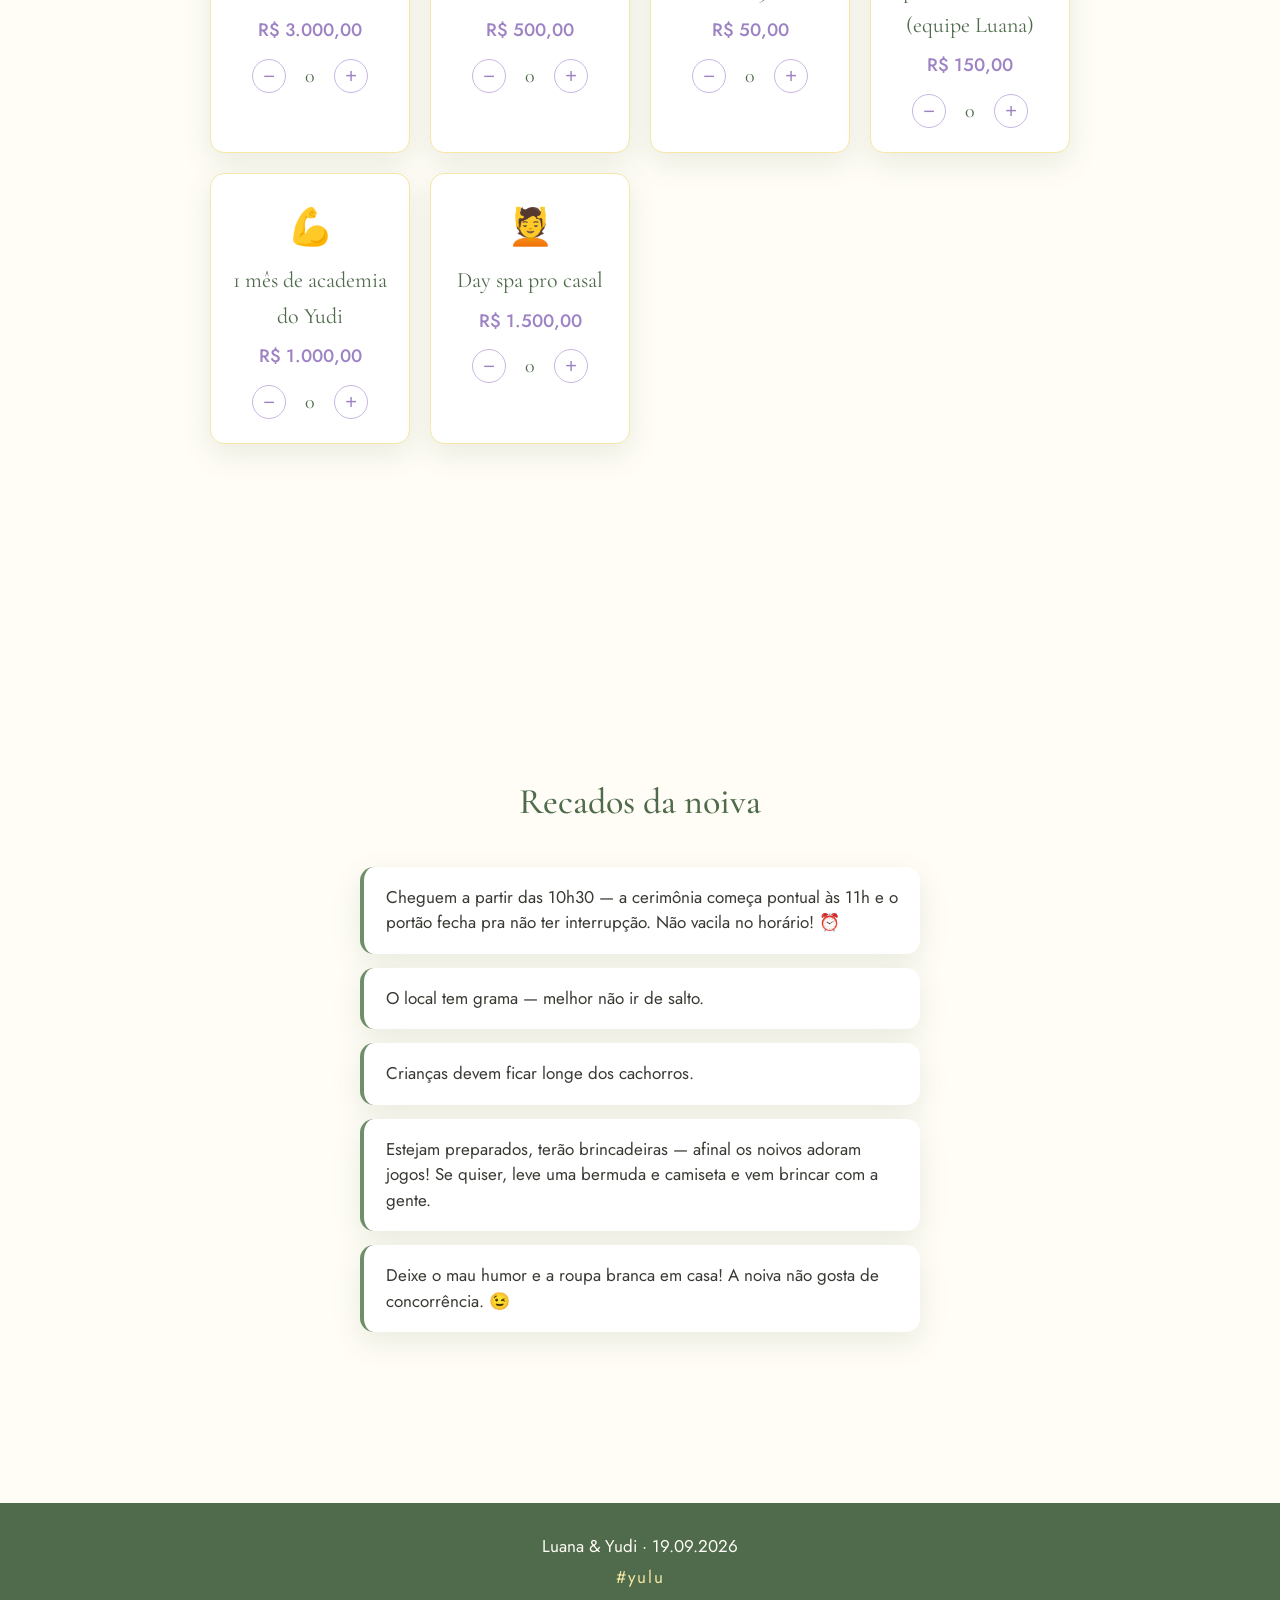
==== commit ce77aebc: "Recado: horário de chegada e portão (v=14)" ====
--- a/index.html
+++ b/index.html
@@ -8,7 +8,7 @@
   <link rel="preconnect" href="https://fonts.googleapis.com" />
   <link rel="preconnect" href="https://fonts.gstatic.com" crossorigin />
   <link href="https://fonts.googleapis.com/css2?family=Cormorant+Garamond:ital,wght@0,400;0,500;0,600;1,400&family=Jost:wght@300;400;500&display=swap" rel="stylesheet" />
-  <link rel="stylesheet" href="style.css?v=13" />
+  <link rel="stylesheet" href="style.css?v=14" />
   <link rel="icon" href="assets/favicon.png" />
 </head>
 <body>
@@ -142,6 +142,7 @@
   <section class="recados" id="recados">
     <h2>Recados da noiva</h2>
     <ul class="recados-list">
+      <li>Cheguem a partir das 10h30 — a cerimônia começa pontual às 11h e o portão fecha pra não ter interrupção. Não vacila no horário! ⏰</li>
       <li>O local tem grama — melhor não ir de salto.</li>
       <li>Crianças devem ficar longe dos cachorros.</li>
       <li>Estejam preparados, terão brincadeiras — afinal os noivos adoram jogos! Se quiser, leve uma bermuda e camiseta e vem brincar com a gente.</li>
@@ -164,8 +165,8 @@
     <p class="easter-egg" id="easterEgg" aria-hidden="true">Feito com ❤ por Adriano, Enzo &amp; Cia.</p>
   </footer>
 
-  <script src="vendor/qrcode.min.js?v=13"></script>
-  <script src="config.js?v=13"></script>
-  <script type="module" src="app.js?v=13"></script>
+  <script src="vendor/qrcode.min.js?v=14"></script>
+  <script src="config.js?v=14"></script>
+  <script type="module" src="app.js?v=14"></script>
 </body>
 </html>
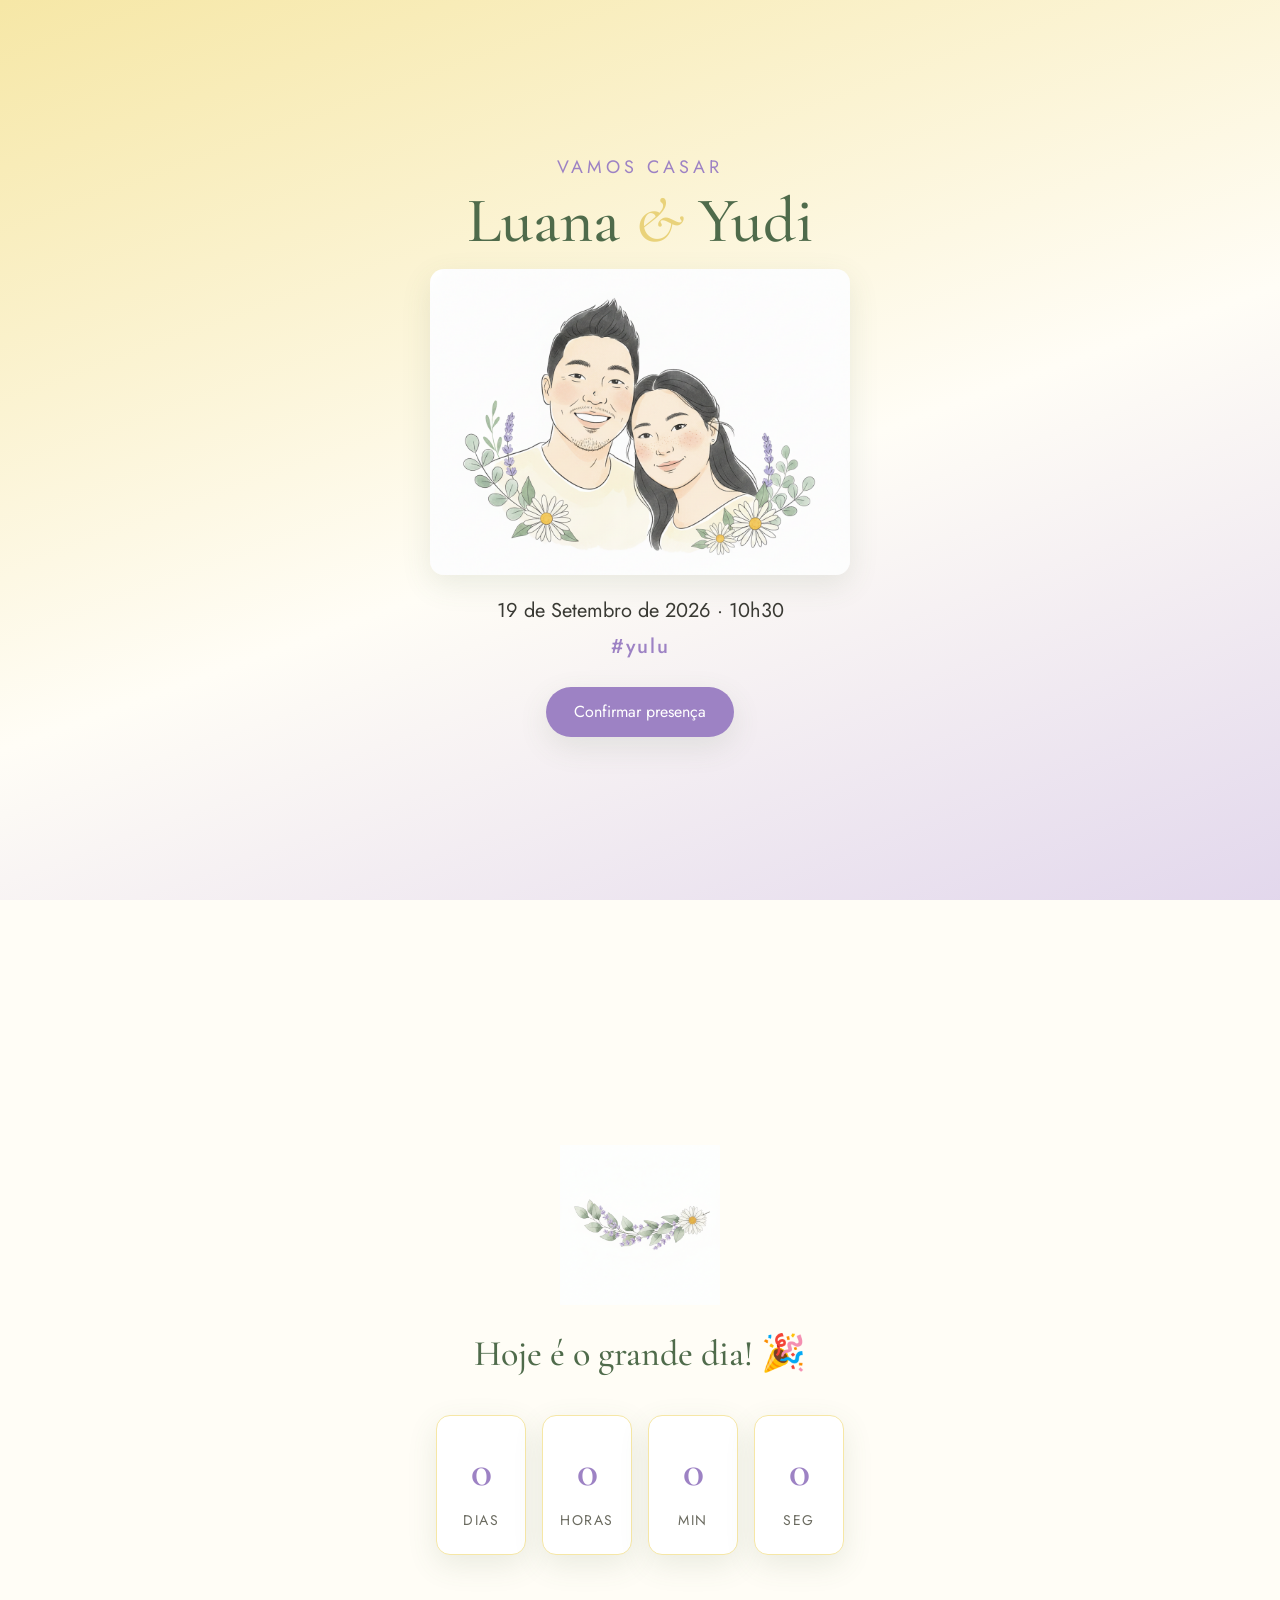
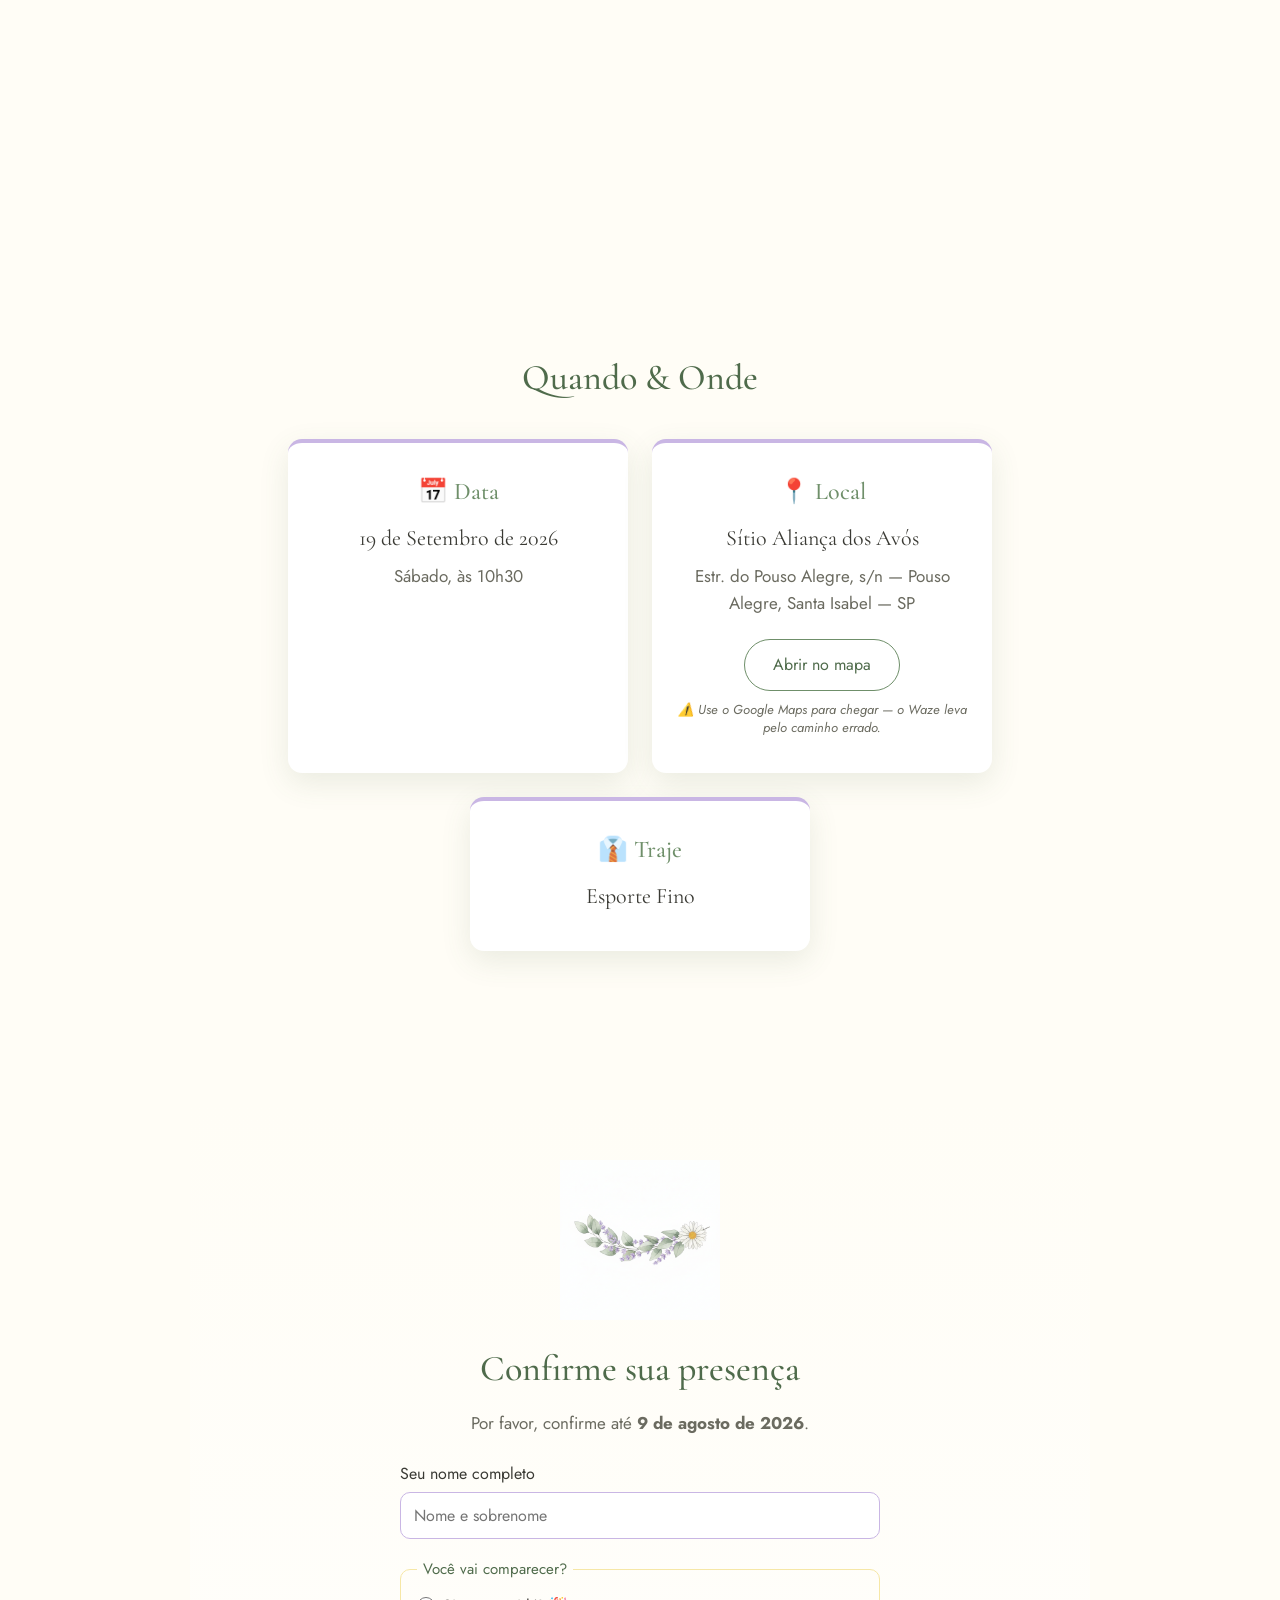
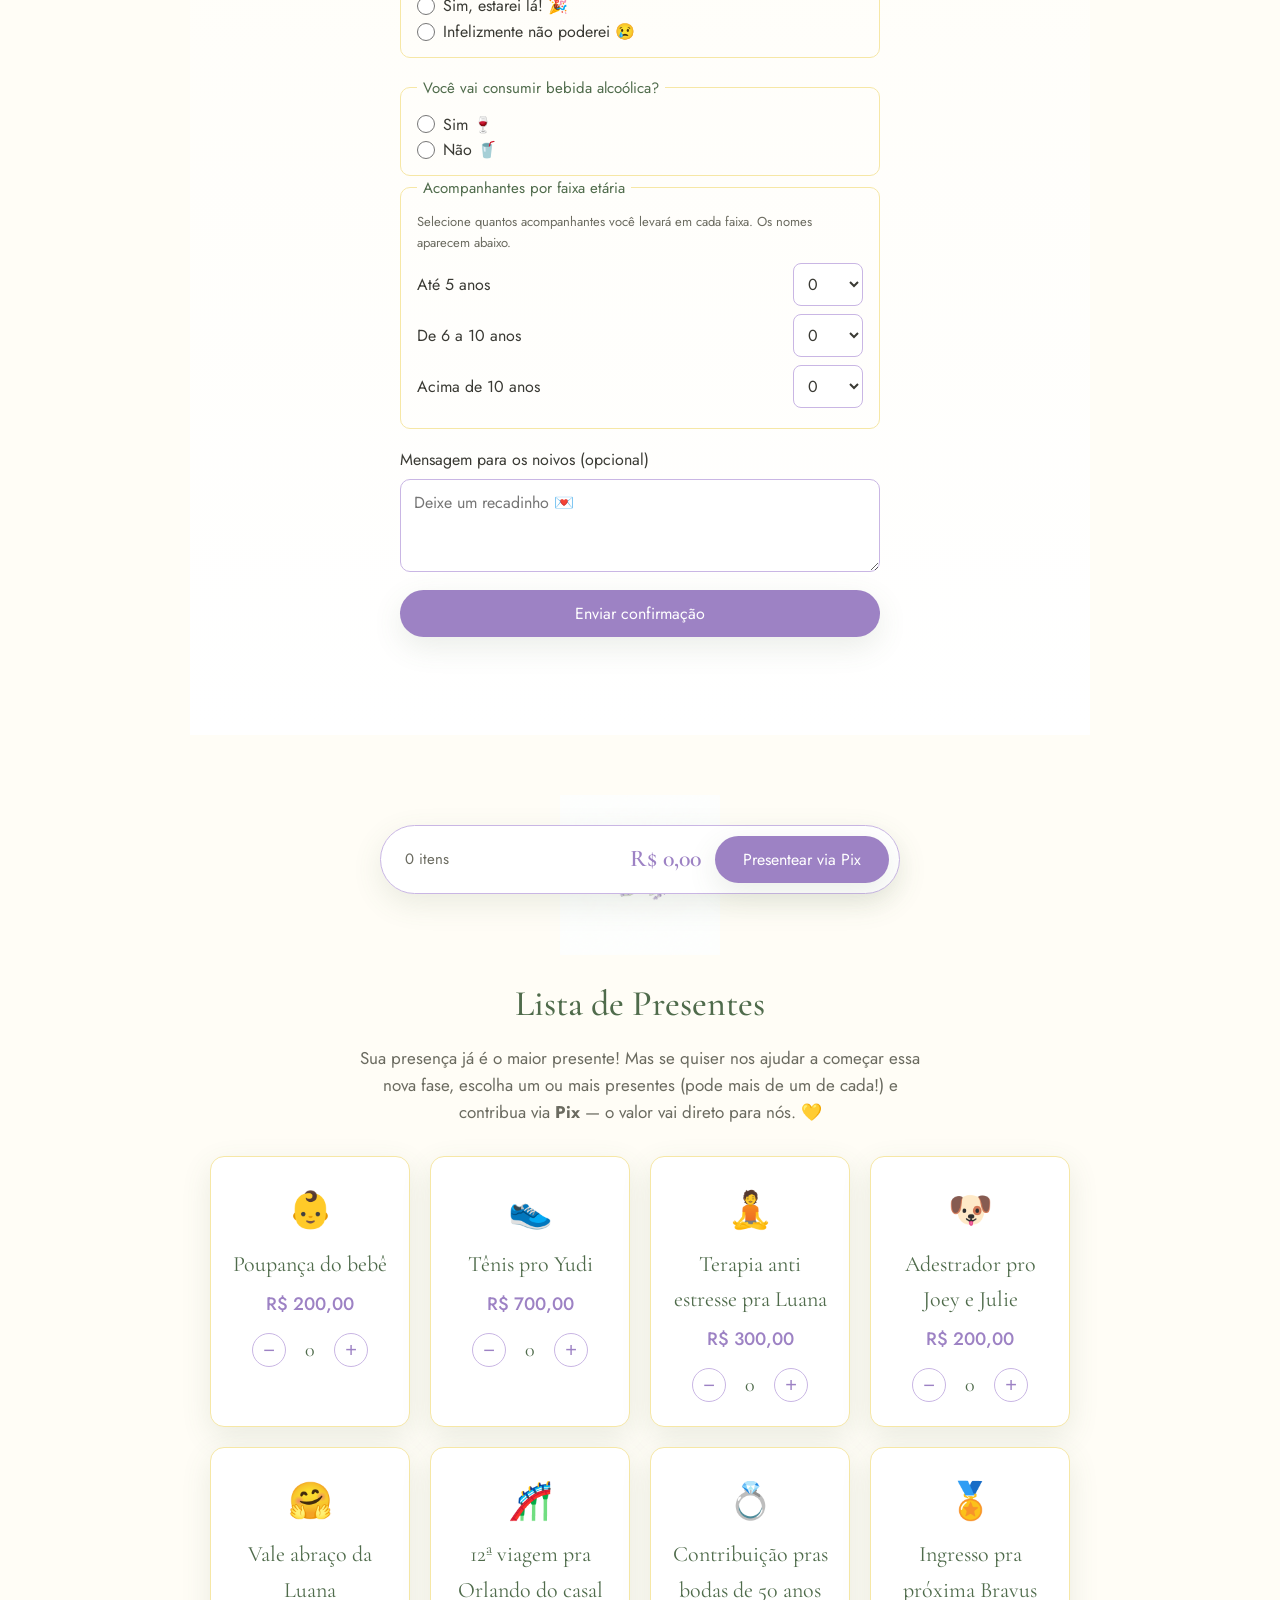
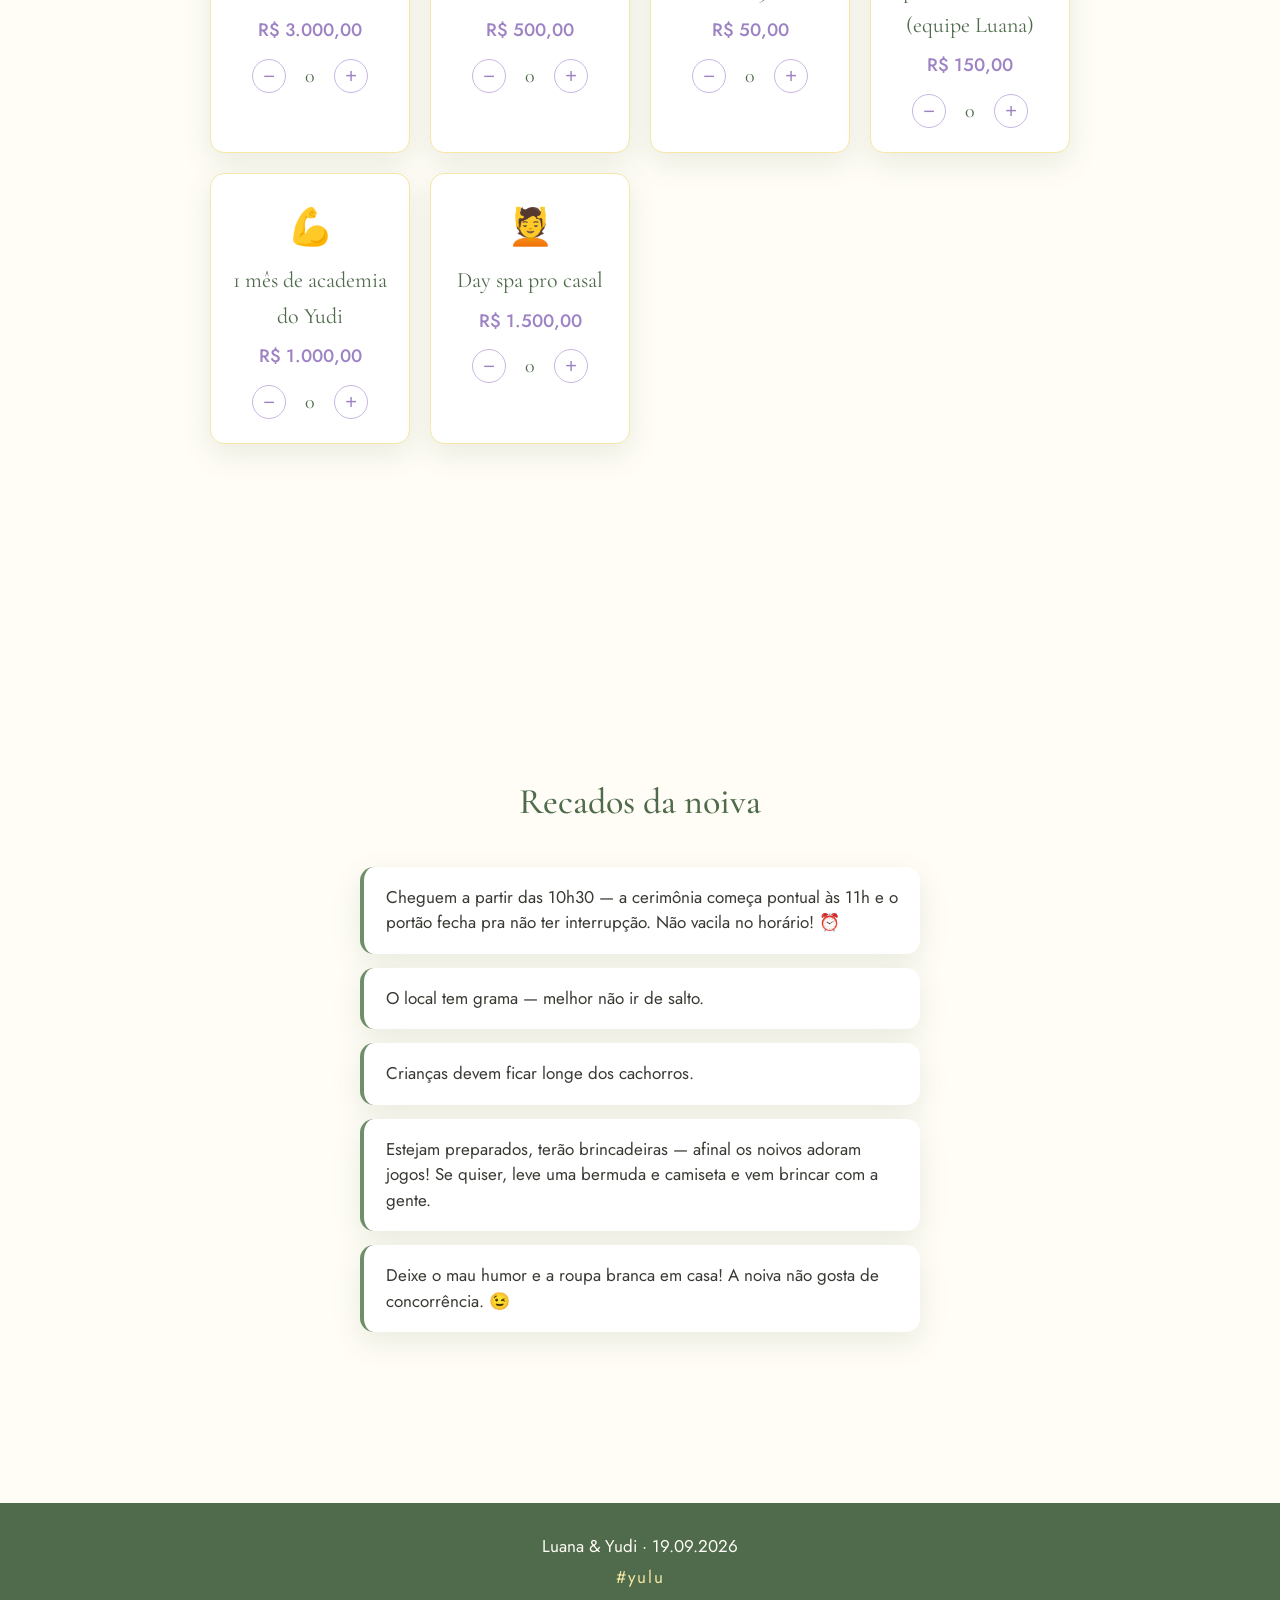
==== commit 1de199c1: "Add Traje: Esporte Fino info card (v=15)" ====
--- a/index.html
+++ b/index.html
@@ -8,7 +8,7 @@
   <link rel="preconnect" href="https://fonts.googleapis.com" />
   <link rel="preconnect" href="https://fonts.gstatic.com" crossorigin />
   <link href="https://fonts.googleapis.com/css2?family=Cormorant+Garamond:ital,wght@0,400;0,500;0,600;1,400&family=Jost:wght@300;400;500&display=swap" rel="stylesheet" />
-  <link rel="stylesheet" href="style.css?v=14" />
+  <link rel="stylesheet" href="style.css?v=15" />
   <link rel="icon" href="assets/favicon.png" />
 </head>
 <body>
@@ -52,6 +52,10 @@
         <p id="endereco">Santa Isabel — SP</p>
         <a id="mapsLink" class="btn btn-outline" href="#" target="_blank" rel="noopener">Abrir no mapa</a>
         <p class="maps-aviso">⚠️ Use o Google Maps para chegar — o Waze leva pelo caminho errado.</p>
+      </div>
+      <div class="info-card">
+        <h3>👔 Traje</h3>
+        <p class="big">Esporte Fino</p>
       </div>
     </div>
   </section>
@@ -165,8 +169,8 @@
     <p class="easter-egg" id="easterEgg" aria-hidden="true">Feito com ❤ por Adriano, Enzo &amp; Cia.</p>
   </footer>
 
-  <script src="vendor/qrcode.min.js?v=14"></script>
-  <script src="config.js?v=14"></script>
-  <script type="module" src="app.js?v=14"></script>
+  <script src="vendor/qrcode.min.js?v=15"></script>
+  <script src="config.js?v=15"></script>
+  <script type="module" src="app.js?v=15"></script>
 </body>
 </html>
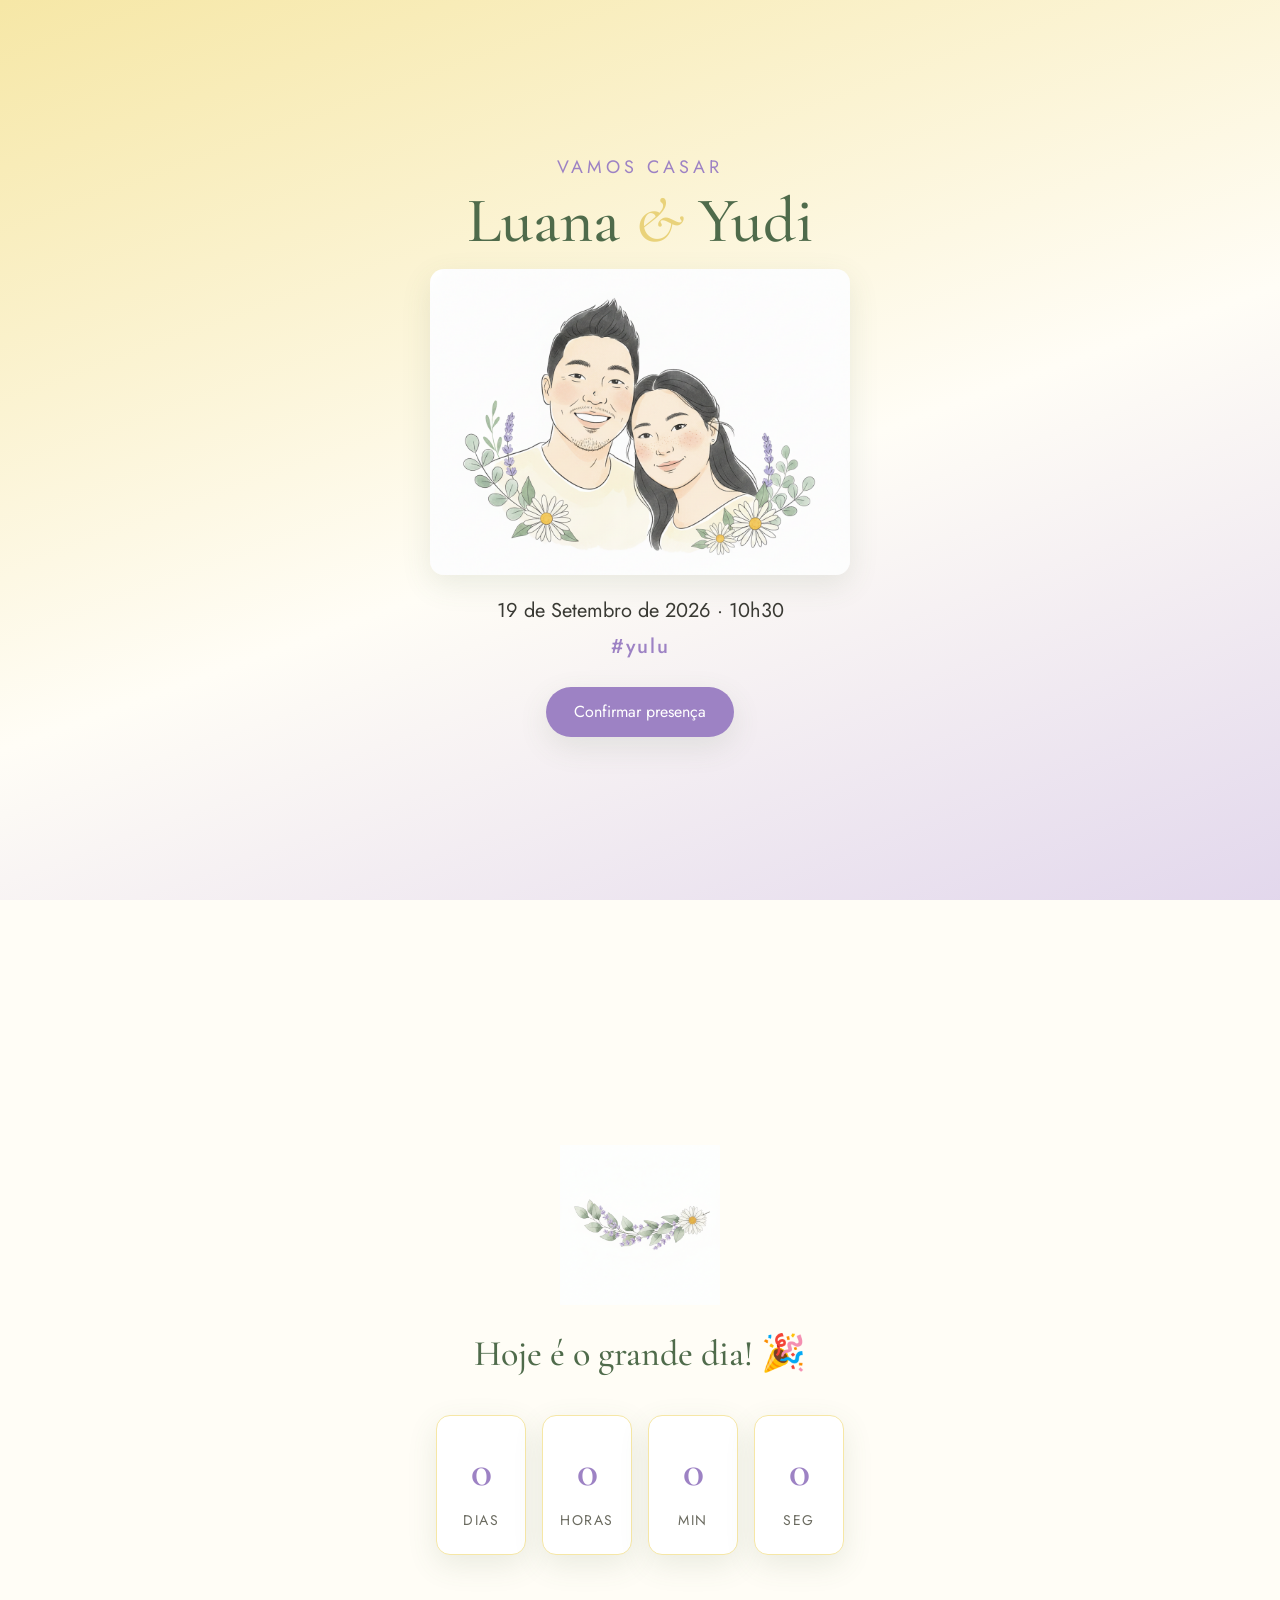
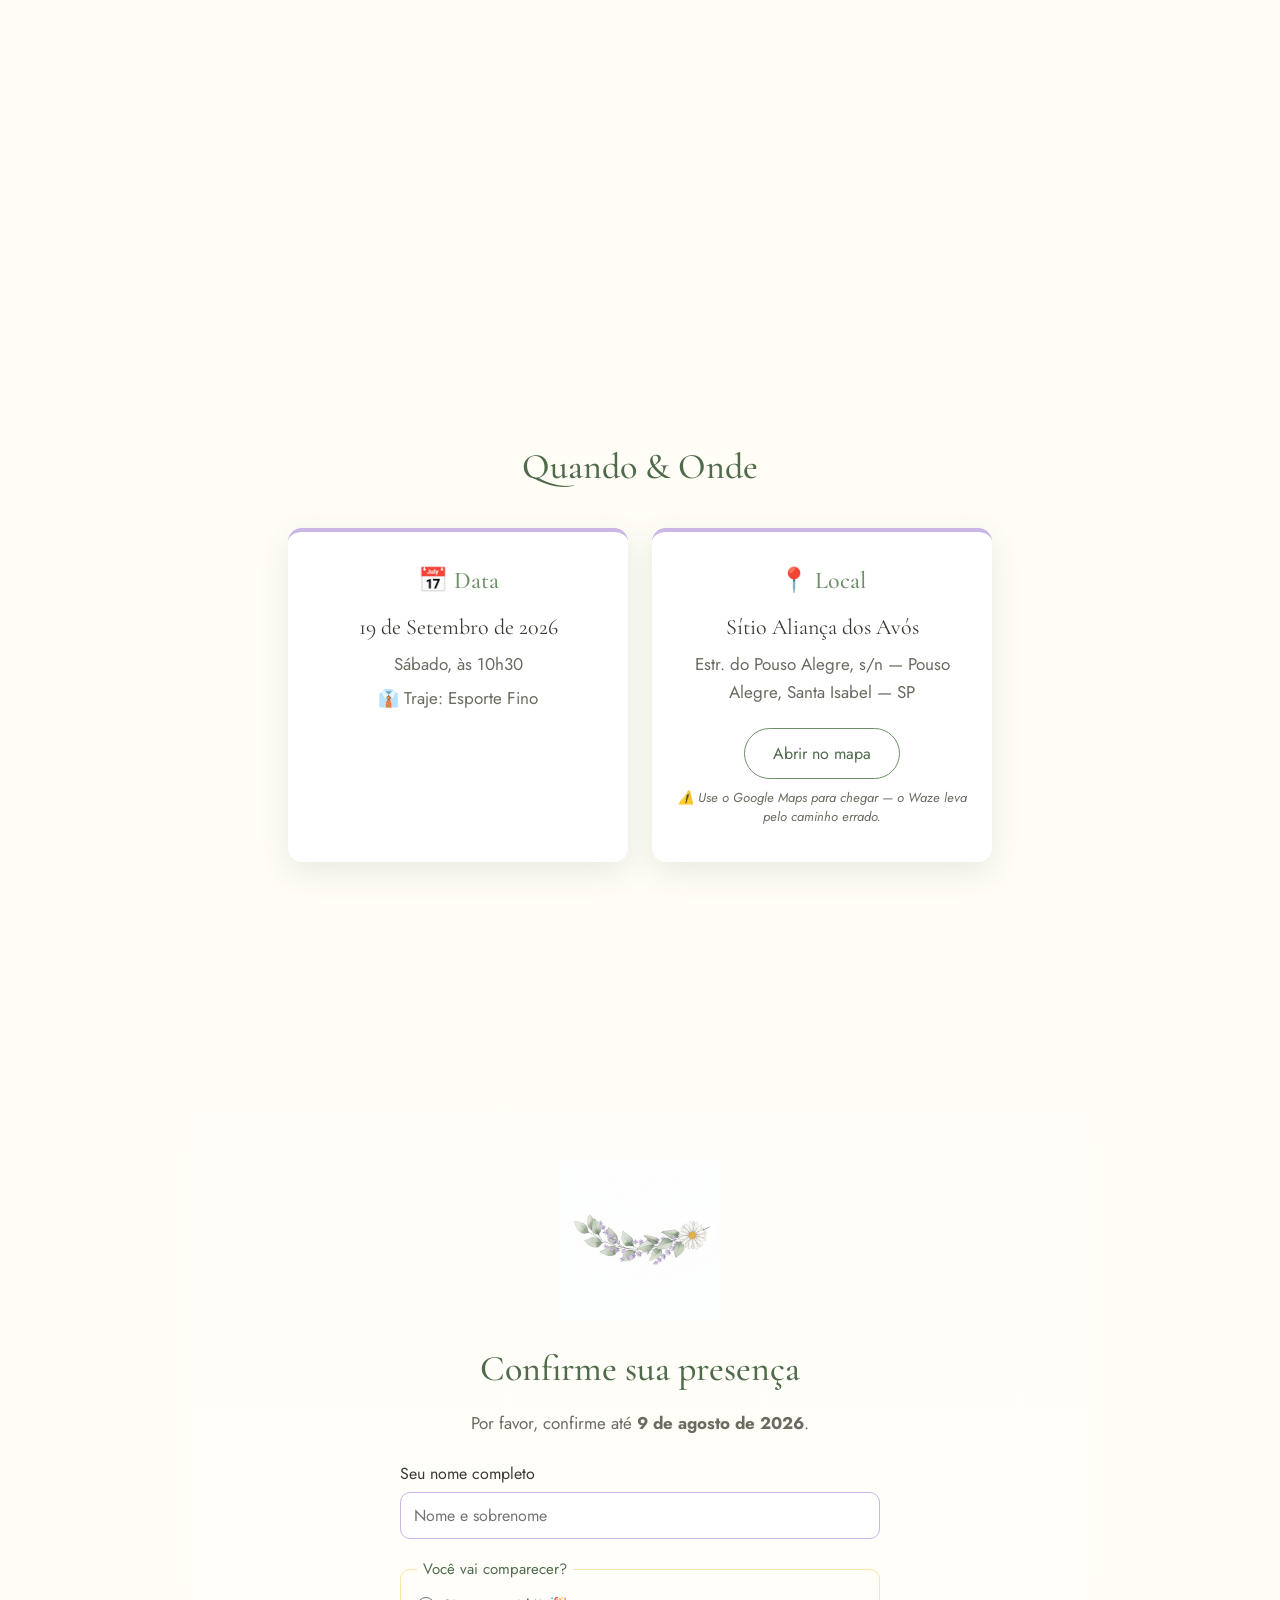
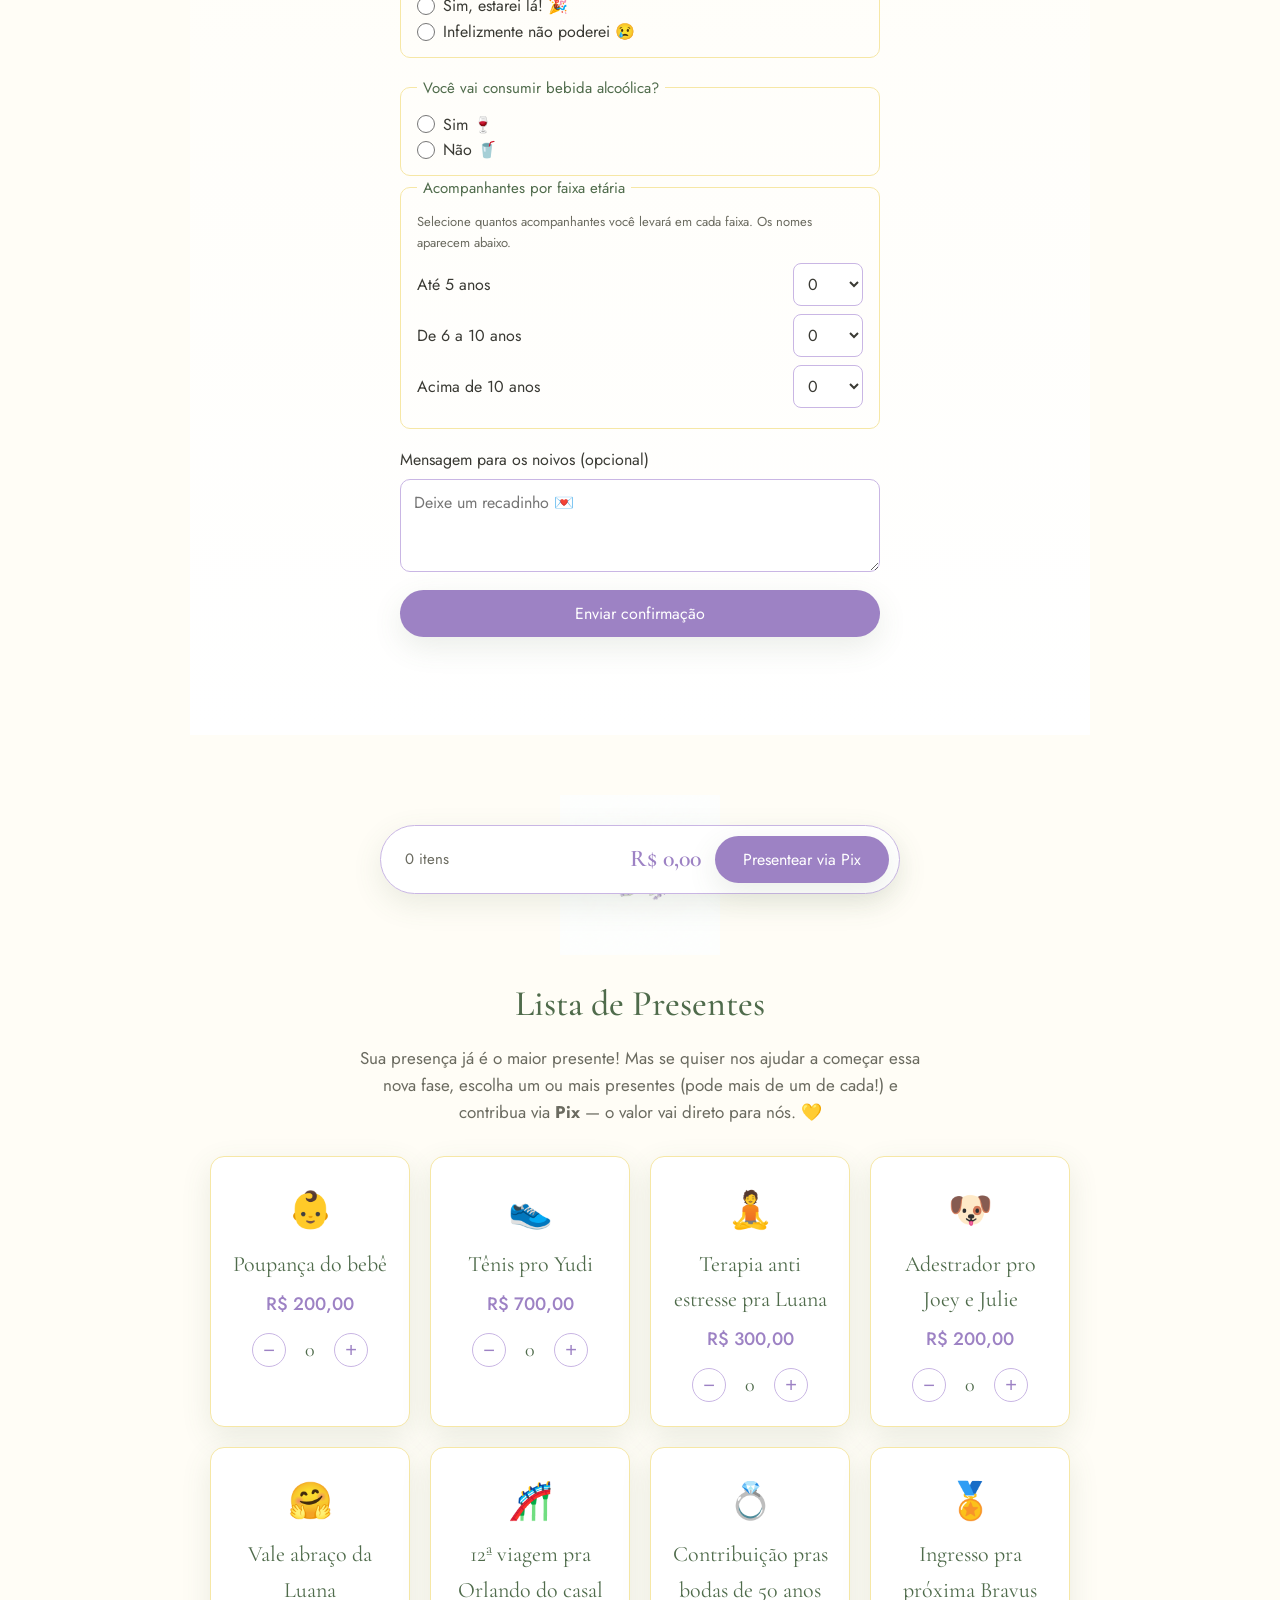
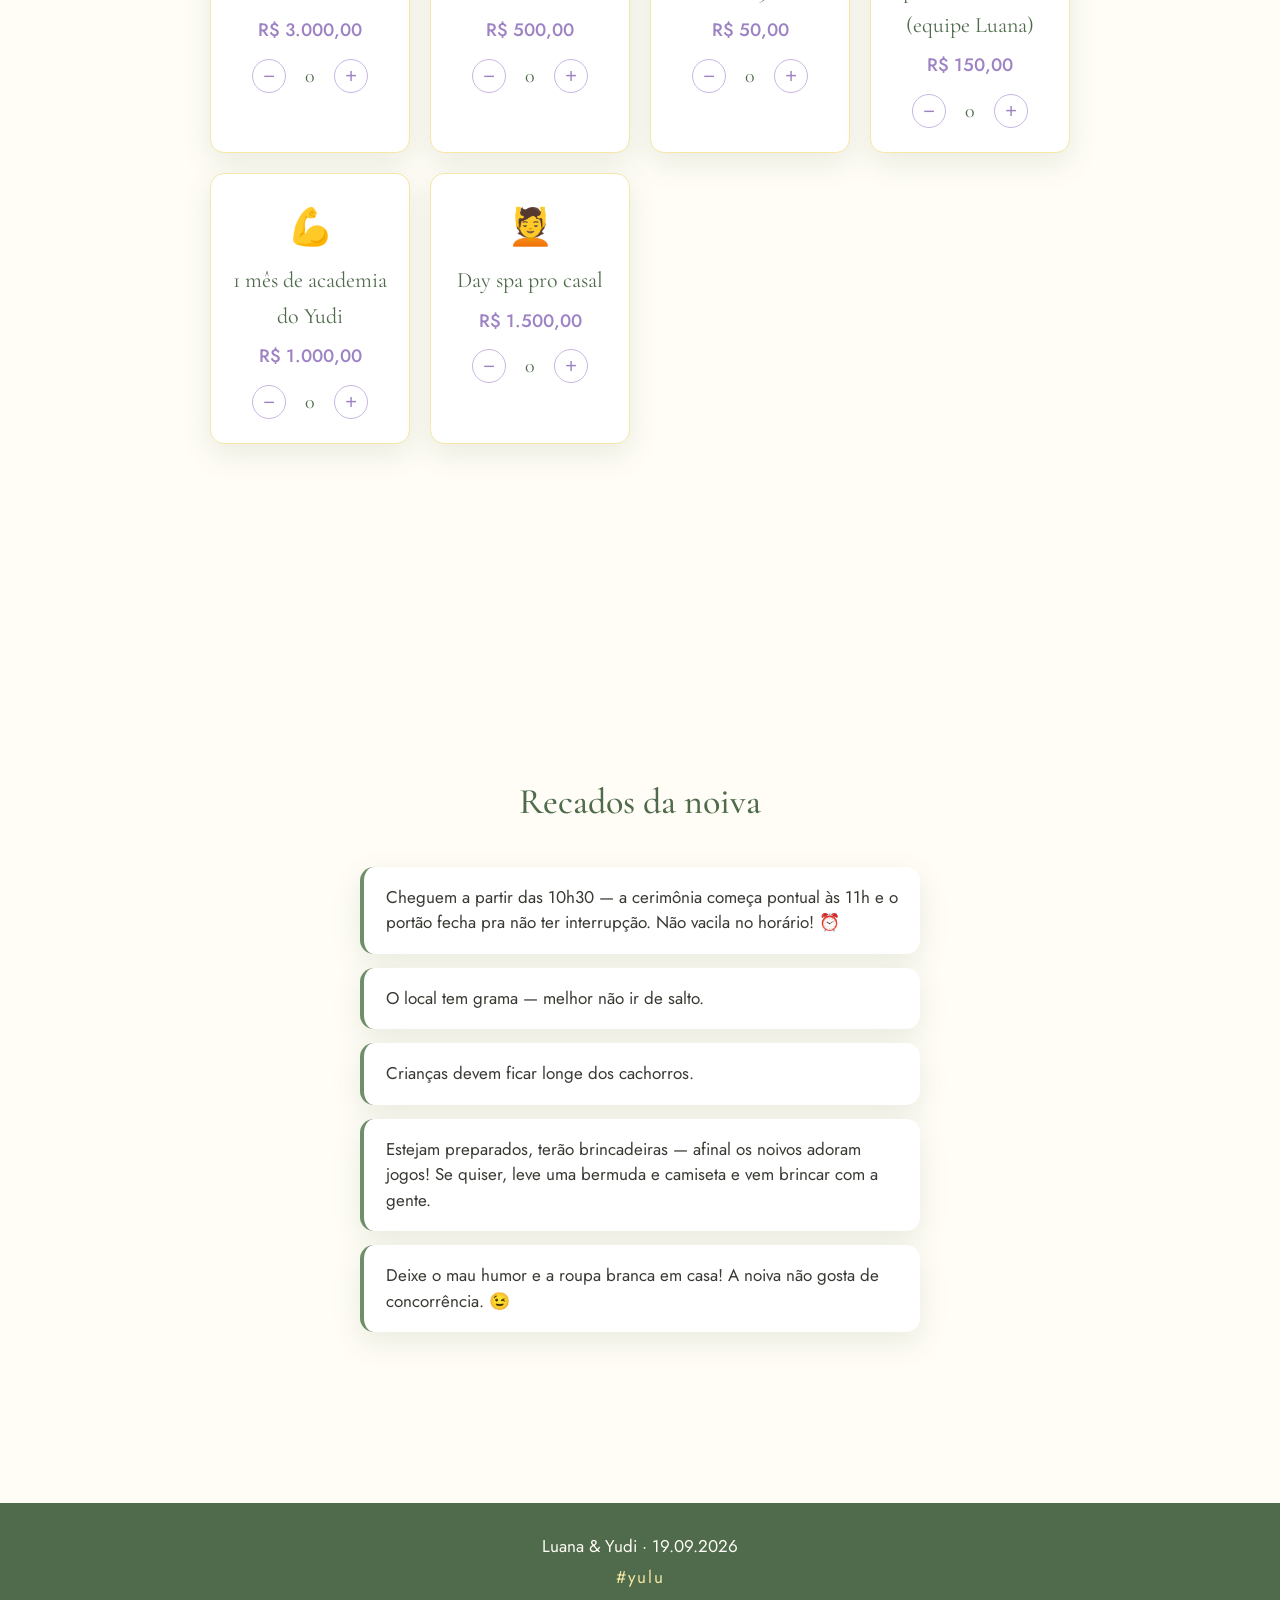
==== commit a75d75ee: "Move Traje to Data card (v=16)" ====
--- a/index.html
+++ b/index.html
@@ -8,7 +8,7 @@
   <link rel="preconnect" href="https://fonts.googleapis.com" />
   <link rel="preconnect" href="https://fonts.gstatic.com" crossorigin />
   <link href="https://fonts.googleapis.com/css2?family=Cormorant+Garamond:ital,wght@0,400;0,500;0,600;1,400&family=Jost:wght@300;400;500&display=swap" rel="stylesheet" />
-  <link rel="stylesheet" href="style.css?v=15" />
+  <link rel="stylesheet" href="style.css?v=16" />
   <link rel="icon" href="assets/favicon.png" />
 </head>
 <body>
@@ -45,6 +45,7 @@
         <h3>📅 Data</h3>
         <p class="big">19 de Setembro de 2026</p>
         <p>Sábado, às 10h30</p>
+        <p>👔 Traje: Esporte Fino</p>
       </div>
       <div class="info-card">
         <h3>📍 Local</h3>
@@ -52,10 +53,6 @@
         <p id="endereco">Santa Isabel — SP</p>
         <a id="mapsLink" class="btn btn-outline" href="#" target="_blank" rel="noopener">Abrir no mapa</a>
         <p class="maps-aviso">⚠️ Use o Google Maps para chegar — o Waze leva pelo caminho errado.</p>
-      </div>
-      <div class="info-card">
-        <h3>👔 Traje</h3>
-        <p class="big">Esporte Fino</p>
       </div>
     </div>
   </section>
@@ -169,8 +166,8 @@
     <p class="easter-egg" id="easterEgg" aria-hidden="true">Feito com ❤ por Adriano, Enzo &amp; Cia.</p>
   </footer>
 
-  <script src="vendor/qrcode.min.js?v=15"></script>
-  <script src="config.js?v=15"></script>
-  <script type="module" src="app.js?v=15"></script>
+  <script src="vendor/qrcode.min.js?v=16"></script>
+  <script src="config.js?v=16"></script>
+  <script type="module" src="app.js?v=16"></script>
 </body>
 </html>
